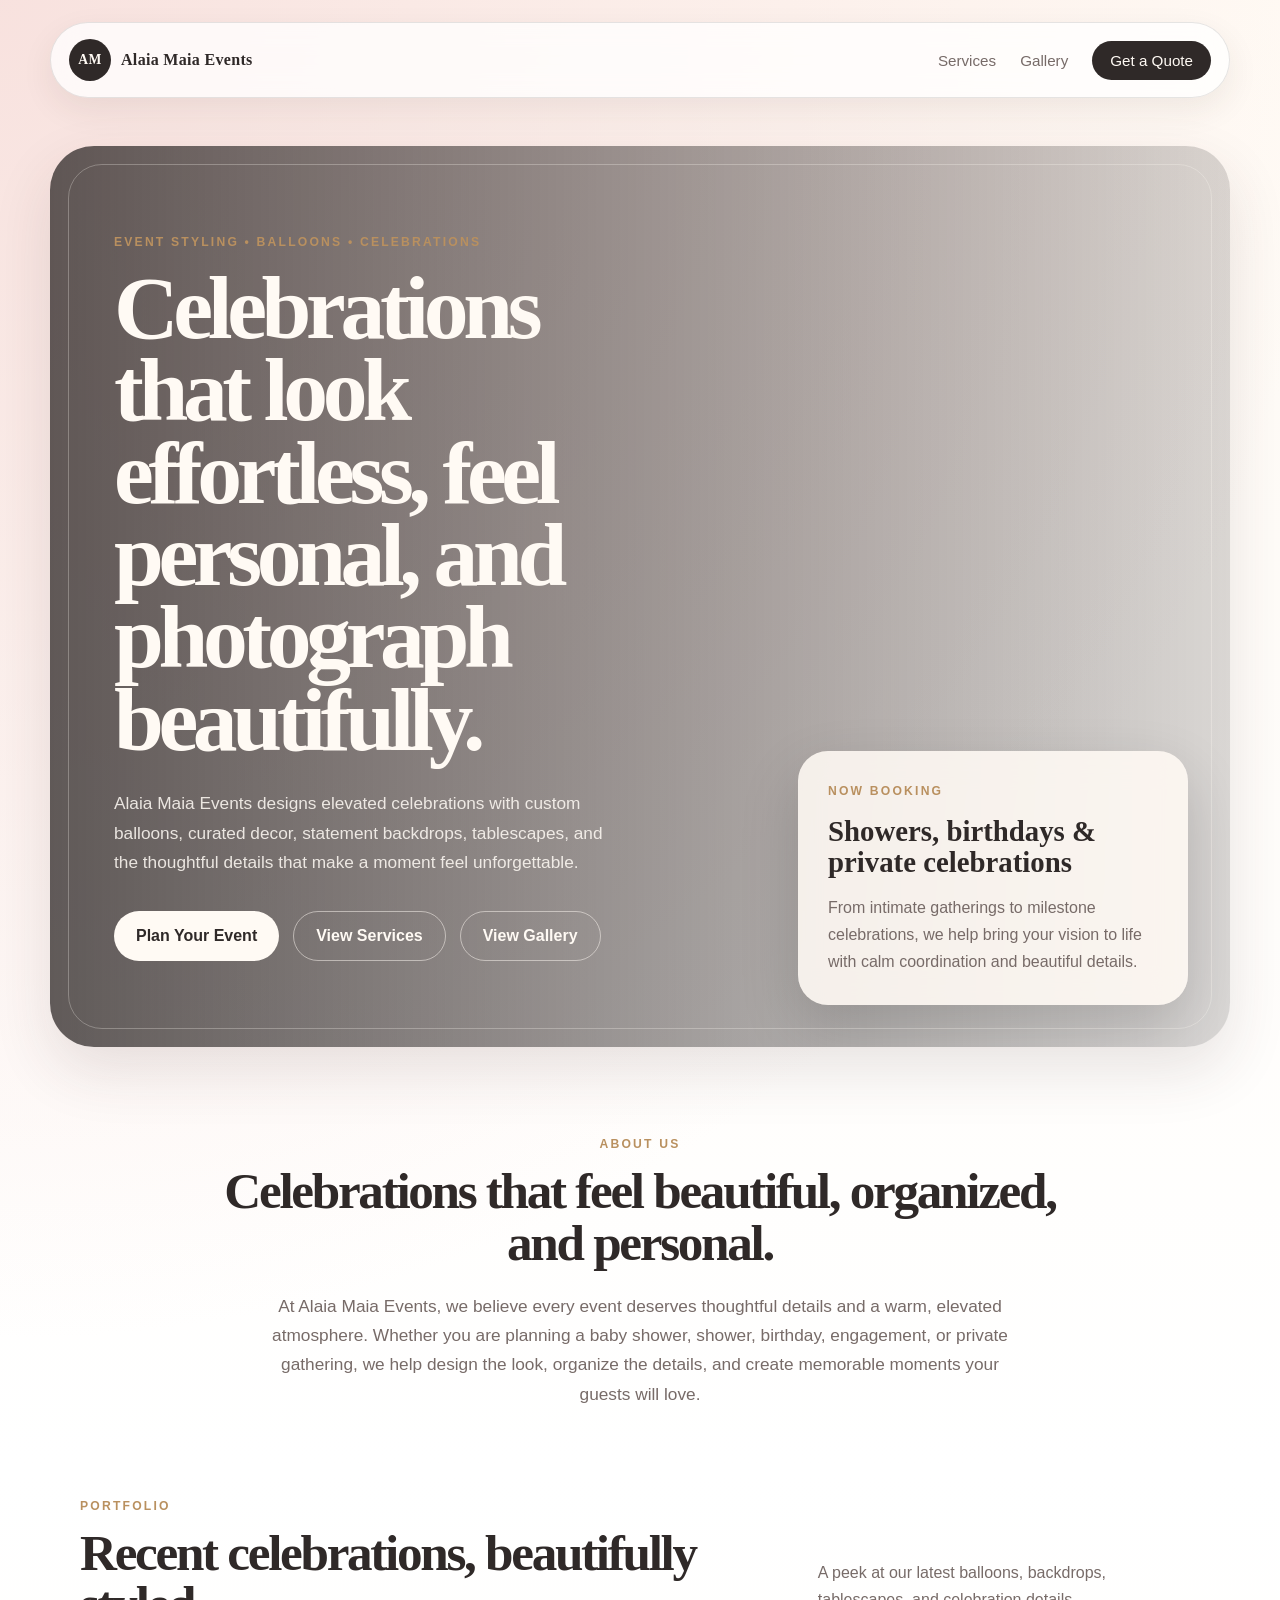
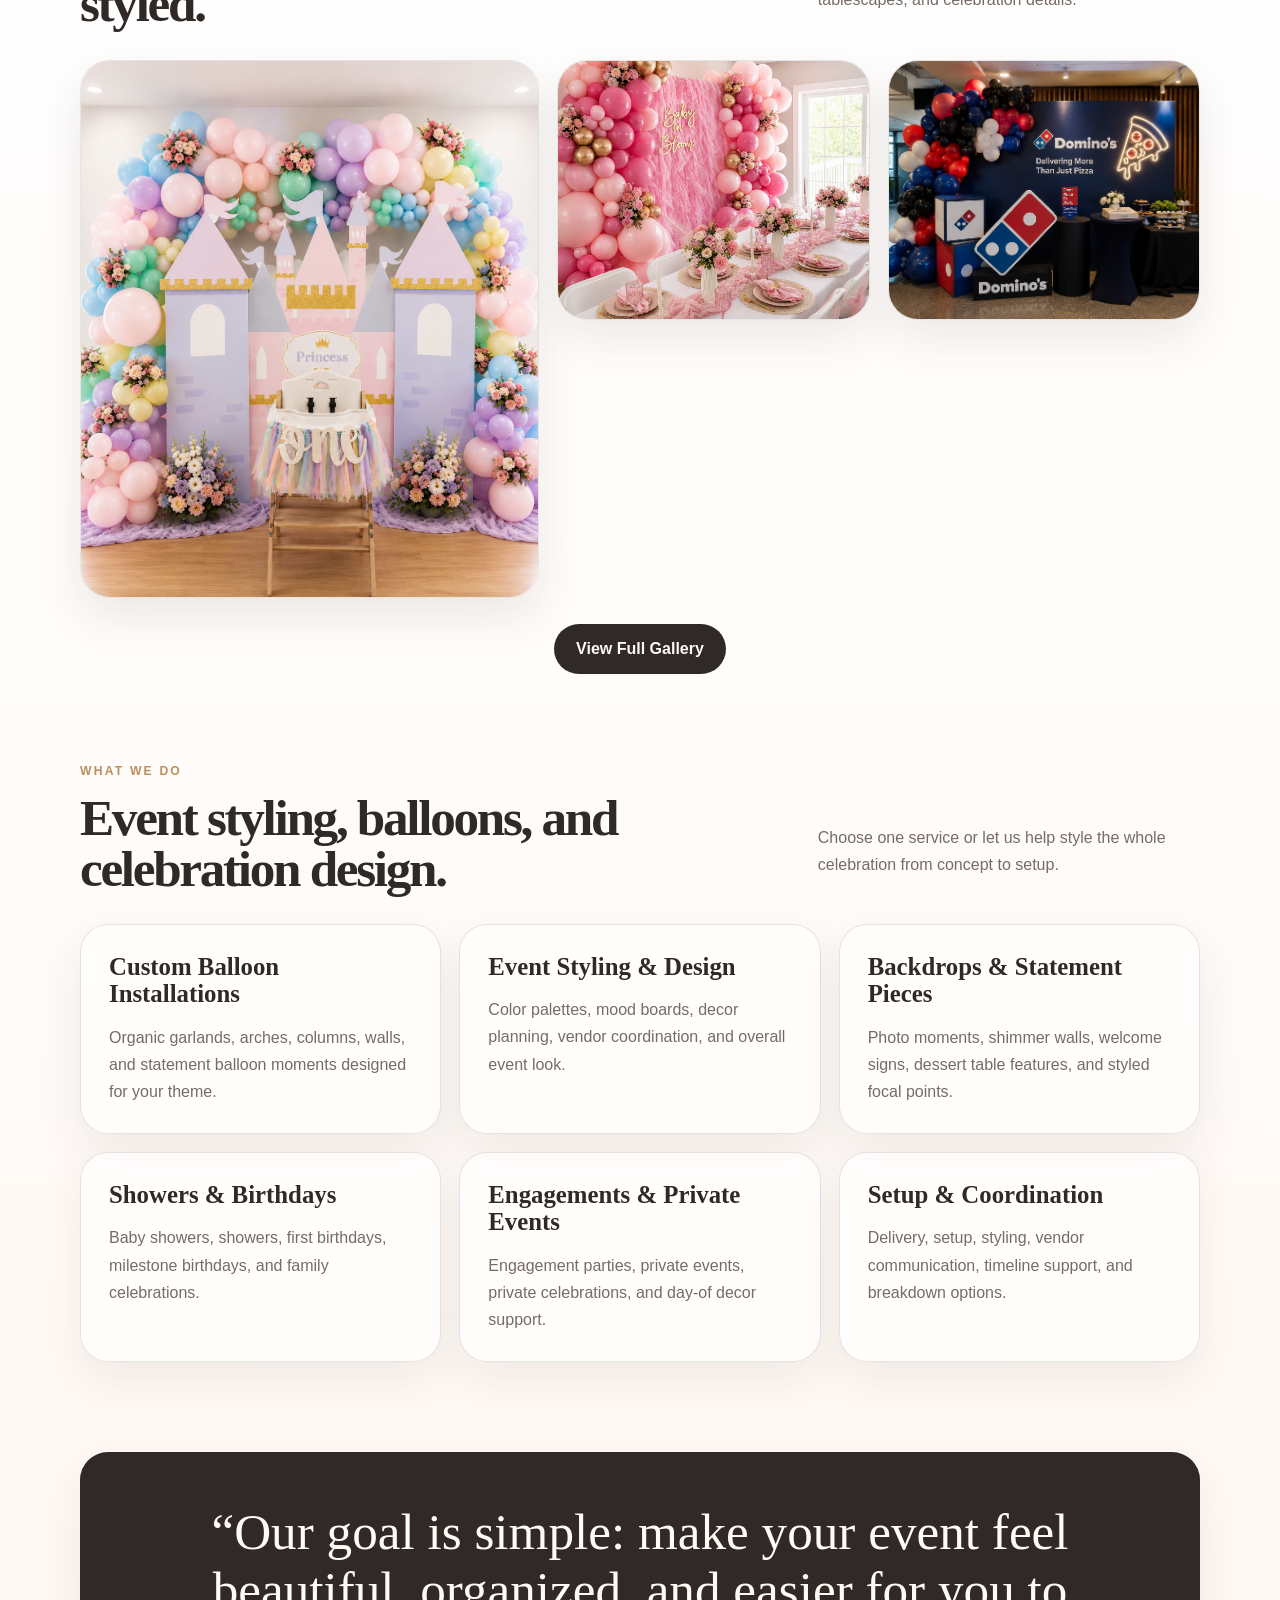
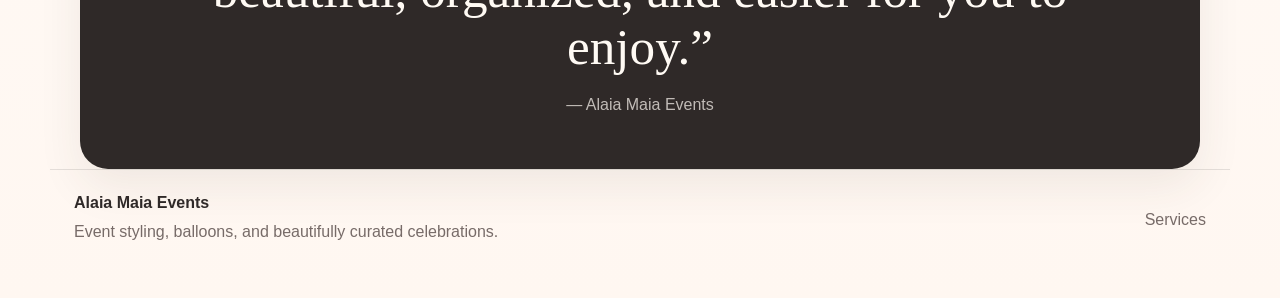
==== index.html @ debbbf6c "Add featured gallery to homepage" ====
<!DOCTYPE html>
<html lang="en">
<head>
  <meta charset="UTF-8" />
  <meta name="viewport" content="width=device-width, initial-scale=1.0" />

  <title>Alaia Maia Events | Event Styling, Balloons & Celebrations</title>

  <meta
    name="description"
    content="Alaia Maia Events creates elegant event styling, balloon installations, backdrops, tablescapes, and celebration decor for private events, showers, birthdays, and private events."
  />

  <link rel="stylesheet" href="style.css?v=15" />
  <script src="https://identity.netlify.com/v1/netlify-identity-widget.js"></script>
</head>

<body>
  <header class="site-header">
    <a href="#" class="logo">
      <span class="logo-mark">AM</span>
      <span>Alaia Maia Events</span>
    </a>

    <nav class="nav">
      <a href="#services">Services</a>
      <a href="gallery.html">Gallery</a>
      <a href="contact.html" class="nav-button">Get a Quote</a>
    </nav>
  </header>

  <main>
    <section class="hero">
      <div class="hero-content">
        <p class="eyebrow">Event Styling • Balloons • Celebrations</p>

        <h1>Celebrations that look effortless, feel personal, and photograph beautifully.</h1>

        <p class="hero-text">
          Alaia Maia Events designs elevated celebrations with custom balloons, curated decor,
          statement backdrops, tablescapes, and the thoughtful details that make a moment feel unforgettable.
        </p>

        <div class="hero-actions">
          <a href="contact.html" class="button primary">Plan Your Event</a>
          <a href="#services" class="button secondary">View Services</a>
          <a href="gallery.html" class="button secondary">View Gallery</a>
        </div>
      </div>

      <div class="hero-card">
        <div class="hero-card-inner">
          <p class="card-label">Now booking</p>

          <h2>Showers, birthdays & private celebrations</h2>

          <p>
            From intimate gatherings to milestone celebrations, we help bring your vision to life
            with calm coordination and beautiful details.
          </p>
        </div>
      </div>
    </section>

    <section class="intro section">
      <div class="section-label">About us</div>

      <h2>Celebrations that feel beautiful, organized, and personal.</h2>

      <p>
        At Alaia Maia Events, we believe every event deserves thoughtful details and a warm,
        elevated atmosphere. Whether you are planning a baby shower, shower, birthday, engagement, or private gathering, we help design the look, organize the details,
        and create memorable moments your guests will love.
      </p>
    </section>

    <section class="home-gallery section">
      <div class="section-heading">
        <div>
          <div class="section-label">Portfolio</div>
          <h2>Recent celebrations, beautifully styled.</h2>
        </div>

        <p>
          A peek at our latest balloons, backdrops, tablescapes, and celebration details.
        </p>
      </div>

      <div class="home-gallery-grid" id="homeGalleryGrid">
        <p class="gallery-loading">Loading featured photos...</p>
      </div>

      <div class="home-gallery-action">
        <a href="gallery.html" class="button primary dark">View Full Gallery</a>
      </div>
    </section>

    <script>
      async function loadHomeGallery() {
        const grid = document.getElementById("homeGalleryGrid");
        if (!grid) return;

        try {
          const response = await fetch("gallery-data.json?v=15");
          const data = await response.json();
          const photos = data.photos || [];

          const featured = photos.filter((photo) => photo.featured);
          const selected = (featured.length ? featured : photos).slice(0, 6);

          if (!selected.length) {
            grid.innerHTML = '<p class="gallery-loading">No featured photos yet.</p>';
            return;
          }

          grid.innerHTML = selected.map((photo, index) => {
            const src = photo.src || "";
            const alt = photo.alt || "Alaia Maia Events portfolio photo";
            const caption = photo.caption || "";

            return `
              <article class="home-gallery-card ${index === 0 ? "large" : ""}">
                <img src="${src}" alt="${alt}" loading="lazy" />
                ${caption ? `<p>${caption}</p>` : ""}
              </article>
            `;
          }).join("");
        } catch (error) {
          grid.innerHTML = '<p class="gallery-loading">Featured photos could not load right now.</p>';
          console.error(error);
        }
      }

      loadHomeGallery();
    </script>

    <section id="services" class="section">
      <div class="section-heading">
        <div>
          <div class="section-label">What we do</div>
          <h2>Event styling, balloons, and celebration design.</h2>
        </div>

        <p>
          Choose one service or let us help style the whole celebration from concept to setup.
        </p>
      </div>

      <div class="service-grid">
        <article class="service-card">
          <h3>Custom Balloon Installations</h3>
          <p>
            Organic garlands, arches, columns, walls, and statement balloon moments designed for
            your theme.
          </p>
        </article>

        <article class="service-card">
          <h3>Event Styling & Design</h3>
          <p>
            Color palettes, mood boards, decor planning, vendor coordination, and overall event look.
          </p>
        </article>

        <article class="service-card">
          <h3>Backdrops & Statement Pieces</h3>
          <p>
            Photo moments, shimmer walls, welcome signs, dessert table features, and styled focal points.
          </p>
        </article>

        <article class="service-card">
          <h3>Showers & Birthdays</h3>
          <p>
            Baby showers, showers, first birthdays, milestone birthdays, and family celebrations.
          </p>
        </article>

        <article class="service-card">
          <h3>Engagements & Private Events</h3>
          <p>
            Engagement parties, private events, private celebrations, and day-of decor support.
          </p>
        </article>

        <article class="service-card">
          <h3>Setup & Coordination</h3>
          <p>
            Delivery, setup, styling, vendor communication, timeline support, and breakdown options.
          </p>
        </article>
      </div>
    </section>

    <section class="testimonial-section section">
      <div class="testimonial-card">
        <p class="quote">
          “Our goal is simple: make your event feel beautiful, organized, and easier for you to enjoy.”
        </p>

        <p class="quote-name">— Alaia Maia Events</p>
      </div>
    </section>

  </main>

  <footer class="site-footer">
    <div>
      <strong>Alaia Maia Events</strong>
      <p>Event styling, balloons, and beautifully curated celebrations.</p>
    </div>

    <div class="footer-links">
      <a href="#services">Services</a>
          </div>
  </footer>
  <script>
    (function () {
      var hash = window.location.hash || "";
      var hasIdentityToken =
        hash.indexOf("invite_token") !== -1 ||
        hash.indexOf("confirmation_token") !== -1 ||
        hash.indexOf("recovery_token") !== -1 ||
        hash.indexOf("access_token") !== -1;

      if (hasIdentityToken && window.location.pathname !== "/admin/") {
        window.location.replace("/admin/" + hash);
      }
    })();
  </script>

</body>
</html>
---- style.css ----
:root {
  --cream: #fffaf4;
  --blush: #f7dfdc;
  --rose: #c98f8b;
  --rose-dark: #9d6561;
  --gold: #b9905f;
  --ink: #2f2928;
  --muted: #776b68;
  --white: #ffffff;
  --line: rgba(47, 41, 40, 0.12);
  --shadow: 0 24px 60px rgba(68, 45, 39, 0.12);
}

* {
  box-sizing: border-box;
}

html {
  scroll-behavior: smooth;
}

body {
  margin: 0;
  font-family: Georgia, "Times New Roman", serif;
  color: var(--ink);
  background:
    radial-gradient(circle at top left, rgba(247, 223, 220, 0.9), transparent 36%),
    linear-gradient(180deg, var(--cream), #ffffff 42%, #fff7f1);
}

a {
  color: inherit;
  text-decoration: none;
}

p {
  font-family: Arial, Helvetica, sans-serif;
  line-height: 1.7;
  color: var(--muted);
}

.site-header {
  width: min(1180px, calc(100% - 36px));
  margin: 22px auto 0;
  padding: 16px 18px;
  border: 1px solid var(--line);
  border-radius: 999px;
  background: rgba(255, 255, 255, 0.76);
  backdrop-filter: blur(14px);
  box-shadow: 0 12px 32px rgba(68, 45, 39, 0.08);
  display: flex;
  justify-content: space-between;
  align-items: center;
  position: sticky;
  top: 16px;
  z-index: 10;
}

.logo {
  display: flex;
  align-items: center;
  gap: 10px;
  font-weight: 700;
  letter-spacing: 0.02em;
}

.logo-mark {
  width: 42px;
  height: 42px;
  border-radius: 50%;
  display: grid;
  place-items: center;
  background: var(--ink);
  color: var(--cream);
  font-size: 0.85rem;
}

.nav {
  display: flex;
  align-items: center;
  gap: 24px;
  font-family: Arial, Helvetica, sans-serif;
  font-size: 0.95rem;
  color: var(--muted);
}

.nav a:hover {
  color: var(--ink);
}

.nav-button {
  padding: 11px 18px;
  border-radius: 999px;
  background: var(--ink);
  color: var(--cream) !important;
}

.hero {
  width: min(1180px, calc(100% - 36px));
  margin: 48px auto 0;
  min-height: 680px;
  border-radius: 44px;
  overflow: hidden;
  position: relative;
  display: grid;
  grid-template-columns: 1.08fr 0.92fr;
  background:
    linear-gradient(90deg, rgba(47, 41, 40, 0.76), rgba(47, 41, 40, 0.18)),
    url("https://images.unsplash.com/photo-1527529482837-4698179dc6ce?auto=format&fit=crop&w=1600&q=80");
  background-size: cover;
  background-position: center;
  box-shadow: var(--shadow);
}

.hero-content {
  padding: 86px 64px;
  align-self: center;
}

.eyebrow,
.section-label,
.card-label,
.package-tag {
  margin: 0 0 14px;
  font-family: Arial, Helvetica, sans-serif;
  text-transform: uppercase;
  letter-spacing: 0.18em;
  font-size: 0.76rem;
  font-weight: 700;
  color: var(--gold);
}

.hero h1 {
  margin: 0;
  color: var(--cream);
  font-size: clamp(3.3rem, 7vw, 6.8rem);
  line-height: 0.92;
  letter-spacing: -0.06em;
  max-width: 740px;
}

.hero-text {
  color: rgba(255, 250, 244, 0.86);
  font-size: 1.08rem;
  max-width: 610px;
  margin: 28px 0 0;
}

.hero-actions {
  display: flex;
  gap: 14px;
  flex-wrap: wrap;
  margin-top: 34px;
}

.button {
  border: 0;
  display: inline-flex;
  align-items: center;
  justify-content: center;
  min-height: 50px;
  padding: 0 22px;
  border-radius: 999px;
  font-family: Arial, Helvetica, sans-serif;
  font-weight: 700;
  cursor: pointer;
}

.button.primary {
  background: var(--cream);
  color: var(--ink);
}

.button.secondary {
  border: 1px solid rgba(255, 250, 244, 0.5);
  color: var(--cream);
}

.button.full {
  width: 100%;
  background: var(--ink);
  color: var(--cream);
}

.hero-card {
  display: flex;
  align-items: end;
  justify-content: end;
  padding: 42px;
}

.hero-card-inner {
  width: min(390px, 100%);
  padding: 30px;
  border-radius: 30px;
  background: rgba(255, 250, 244, 0.88);
  backdrop-filter: blur(16px);
  box-shadow: 0 24px 60px rgba(0, 0, 0, 0.16);
}

.hero-card-inner h2 {
  margin: 0;
  font-size: 1.8rem;
  line-height: 1.08;
}

.hero-card-inner p:last-child {
  margin-bottom: 0;
}

.section {
  width: min(1120px, calc(100% - 36px));
  margin: 90px auto 0;
}

.intro {
  text-align: center;
  max-width: 900px;
}

.intro h2,
.section-heading h2,
.contact-content h2 {
  margin: 0;
  font-size: clamp(2.2rem, 4vw, 4rem);
  line-height: 1;
  letter-spacing: -0.045em;
}

.intro p {
  font-size: 1.08rem;
  margin: 24px auto 0;
  max-width: 760px;
}

.section-heading {
  display: grid;
  grid-template-columns: 1.3fr 0.7fr;
  gap: 28px;
  align-items: end;
  margin-bottom: 30px;
}

.service-grid,
.package-grid {
  display: grid;
  grid-template-columns: repeat(3, 1fr);
  gap: 18px;
}

.service-card,
.package-card,
.testimonial-card,
.contact-form {
  border: 1px solid var(--line);
  background: rgba(255, 255, 255, 0.72);
  border-radius: 28px;
  box-shadow: 0 18px 45px rgba(68, 45, 39, 0.08);
}

.service-card {
  padding: 28px;
  min-height: 210px;
}

.service-card h3,
.package-card h3 {
  margin: 0;
  font-size: 1.55rem;
  line-height: 1.1;
}

.service-card p,
.package-card p {
  margin-bottom: 0;
}

.packages-section {
  padding: 54px;
  border-radius: 38px;
  background: linear-gradient(135deg, rgba(247, 223, 220, 0.68), rgba(255, 255, 255, 0.7));
}

.package-card {
  padding: 30px;
}

.package-card.featured {
  background: var(--ink);
  color: var(--cream);
  transform: translateY(-12px);
}

.package-card.featured p,
.package-card.featured li {
  color: rgba(255, 250, 244, 0.78);
}

.package-card ul {
  margin: 22px 0 0;
  padding-left: 18px;
  font-family: Arial, Helvetica, sans-serif;
  color: var(--muted);
  line-height: 1.8;
}

.gallery-grid {
  display: grid;
  grid-template-columns: 1.2fr 1fr 1fr;
  grid-template-rows: 230px 230px;
  gap: 16px;
}

.gallery-tile {
  border-radius: 30px;
  overflow: hidden;
  position: relative;
  display: flex;
  align-items: end;
  padding: 22px;
  background:
    linear-gradient(180deg, transparent, rgba(47, 41, 40, 0.65)),
    url("https://images.unsplash.com/photo-1530103862676-de8c9debad1d?auto=format&fit=crop&w=900&q=80");
  background-size: cover;
  background-position: center;
  box-shadow: var(--shadow);
}

.gallery-tile.large {
  grid-row: span 2;
  background-image:
    linear-gradient(180deg, transparent, rgba(47, 41, 40, 0.65)),
    url("https://images.unsplash.com/photo-1464366400600-7168b8af9bc3?auto=format&fit=crop&w=1100&q=80");
}

.gallery-tile:nth-child(3) {
  background-image:
    linear-gradient(180deg, transparent, rgba(47, 41, 40, 0.65)),
    url("https://images.unsplash.com/photo-1511795409834-ef04bbd61622?auto=format&fit=crop&w=900&q=80");
}

.gallery-tile:nth-child(4) {
  background-image:
    linear-gradient(180deg, transparent, rgba(47, 41, 40, 0.65)),
    url("https://images.unsplash.com/photo-1519225421980-715cb0215aed?auto=format&fit=crop&w=900&q=80");
}

.gallery-tile:nth-child(5) {
  background-image:
    linear-gradient(180deg, transparent, rgba(47, 41, 40, 0.65)),
    url("https://images.unsplash.com/photo-1519671482749-fd09be7ccebf?auto=format&fit=crop&w=900&q=80");
}

.gallery-tile span {
  color: var(--cream);
  font-size: 1.5rem;
  font-weight: 700;
}

.testimonial-card {
  padding: 50px;
  text-align: center;
  background: var(--ink);
}

.quote {
  color: var(--cream);
  font-family: Georgia, "Times New Roman", serif;
  font-size: clamp(1.8rem, 4vw, 3.3rem);
  line-height: 1.12;
  margin: 0 auto;
  max-width: 880px;
}

.quote-name {
  color: rgba(255, 250, 244, 0.7);
  margin-bottom: 0;
}

.contact-section {
  margin-bottom: 80px;
}

.contact-content {
  display: grid;
  grid-template-columns: 0.9fr 1.1fr;
  gap: 38px;
  align-items: start;
  padding: 54px;
  border-radius: 40px;
  background: linear-gradient(135deg, rgba(255, 255, 255, 0.82), rgba(247, 223, 220, 0.56));
  border: 1px solid var(--line);
}

.contact-form {
  padding: 26px;
  display: grid;
  gap: 16px;
}

label {
  display: grid;
  gap: 8px;
  font-family: Arial, Helvetica, sans-serif;
  font-weight: 700;
  color: var(--ink);
}

input,
select,
textarea {
  width: 100%;
  border: 1px solid var(--line);
  border-radius: 16px;
  padding: 14px 15px;
  font: inherit;
  background: var(--white);
  color: var(--ink);
}

textarea {
  resize: vertical;
}

.form-note {
  text-align: center;
  margin: 0;
  font-size: 0.92rem;
}

.site-footer {
  width: min(1180px, calc(100% - 36px));
  margin: 0 auto 28px;
  padding: 24px;
  border-top: 1px solid var(--line);
  display: flex;
  justify-content: space-between;
  gap: 24px;
  font-family: Arial, Helvetica, sans-serif;
}

.site-footer p {
  margin: 6px 0 0;
}

.footer-links {
  display: flex;
  gap: 18px;
  align-items: center;
  color: var(--muted);
}

@media (max-width: 900px) {
  .site-header {
    border-radius: 24px;
    align-items: flex-start;
    gap: 16px;
  }

  .nav {
    display: none;
  }

  .hero {
    grid-template-columns: 1fr;
    min-height: auto;
  }

  .hero-content {
    padding: 62px 28px;
  }

  .hero-card {
    justify-content: start;
    padding: 0 28px 28px;
  }

  .section-heading,
  .contact-content {
    grid-template-columns: 1fr;
  }

  .service-grid,
  .package-grid {
    grid-template-columns: 1fr;
  }

  .package-card.featured {
    transform: none;
  }

  .packages-section,
  .contact-content {
    padding: 28px;
  }

  .gallery-grid {
    grid-template-columns: 1fr;
    grid-template-rows: none;
  }

  .gallery-tile,
  .gallery-tile.large {
    min-height: 240px;
    grid-row: auto;
  }

  .site-footer {
    flex-direction: column;
  }

  .footer-links {
    flex-wrap: wrap;
  }
}
.contact-info {
  display: grid;
  gap: 18px;
}

.contact-detail-card {
  margin-top: 10px;
  padding: 26px;
  border-radius: 28px;
  border: 1px solid var(--line);
  background: rgba(255, 255, 255, 0.7);
  box-shadow: 0 18px 45px rgba(68, 45, 39, 0.08);
}

.contact-detail-card h3 {
  margin: 0 0 18px;
  font-size: 1.6rem;
}

.contact-detail {
  padding: 16px 0;
  border-top: 1px solid var(--line);
  font-family: Arial, Helvetica, sans-serif;
}

.contact-detail span {
  display: block;
  margin-bottom: 6px;
  color: var(--muted);
  font-size: 0.86rem;
  text-transform: uppercase;
  letter-spacing: 0.1em;
  font-weight: 700;
}

.contact-detail strong {
  color: var(--ink);
  line-height: 1.5;
}

.small-note {
  font-size: 0.95rem;
}

.form-section-title {
  margin-top: 12px;
  padding-top: 18px;
  border-top: 1px solid var(--line);
  font-family: Arial, Helvetica, sans-serif;
  color: var(--gold);
  text-transform: uppercase;
  letter-spacing: 0.14em;
  font-size: 0.78rem;
  font-weight: 800;
}

.form-section-title:first-of-type {
  margin-top: 0;
  padding-top: 0;
  border-top: 0;
}
/* Dedicated quote page */
.contact-hero {
  width: min(1180px, calc(100% - 36px));
  margin: 48px auto 0;
  padding: 64px;
  min-height: 420px;
  border-radius: 44px;
  display: grid;
  grid-template-columns: 1.15fr 0.85fr;
  gap: 36px;
  align-items: end;
  background:
    linear-gradient(135deg, rgba(47, 41, 40, 0.78), rgba(47, 41, 40, 0.22)),
    url("https://images.unsplash.com/photo-1519225421980-715cb0215aed?auto=format&fit=crop&w=1600&q=80");
  background-size: cover;
  background-position: center;
  box-shadow: var(--shadow);
}

.contact-hero h1 {
  margin: 0;
  color: var(--cream);
  font-size: clamp(3rem, 6vw, 5.8rem);
  line-height: 0.94;
  letter-spacing: -0.055em;
  max-width: 760px;
}

.contact-hero p {
  color: rgba(255, 250, 244, 0.88);
  max-width: 680px;
  font-size: 1.08rem;
}

.contact-hero-card {
  padding: 30px;
  border-radius: 30px;
  background: rgba(255, 250, 244, 0.9);
  backdrop-filter: blur(16px);
  box-shadow: 0 24px 60px rgba(0, 0, 0, 0.18);
}

.contact-hero-card h2 {
  margin: 0;
  font-size: 2rem;
  line-height: 1.08;
}

.contact-hero-card p {
  color: var(--muted);
  margin-bottom: 0;
}

.quote-layout {
  width: min(1120px, calc(100% - 36px));
  margin: 60px auto 90px;
  display: grid;
  grid-template-columns: 0.42fr 0.58fr;
  gap: 24px;
  align-items: start;
}

.quote-sidebar {
  display: grid;
  gap: 18px;
  position: sticky;
  top: 110px;
}

.quote-side-card,
.quote-form {
  border: 1px solid var(--line);
  background: rgba(255, 255, 255, 0.78);
  border-radius: 30px;
  box-shadow: 0 18px 45px rgba(68, 45, 39, 0.08);
}

.quote-side-card {
  padding: 28px;
}

.quote-side-card.soft {
  background: linear-gradient(135deg, rgba(247, 223, 220, 0.7), rgba(255, 255, 255, 0.8));
}

.quote-side-card h2,
.quote-side-card h3 {
  margin: 0 0 14px;
  font-size: 1.7rem;
}

.quote-form {
  padding: 32px;
  display: grid;
  gap: 17px;
}

.form-intro h2 {
  margin: 0;
  font-size: clamp(2rem, 4vw, 3.2rem);
  line-height: 1;
  letter-spacing: -0.045em;
}

.form-intro p:last-child {
  margin-bottom: 0;
}

.form-two-col {
  display: grid;
  grid-template-columns: 1fr 1fr;
  gap: 14px;
}

.checkbox-grid {
  display: grid;
  grid-template-columns: 1fr 1fr;
  gap: 10px;
  padding: 14px;
  border: 1px solid var(--line);
  border-radius: 18px;
  background: var(--white);
}

.checkbox-grid label {
  display: flex;
  align-items: center;
  gap: 9px;
  font-weight: 600;
  color: var(--muted);
}

.checkbox-grid input {
  width: auto;
  margin: 0;
}

@media (max-width: 900px) {
  .contact-hero,
  .quote-layout {
    grid-template-columns: 1fr;
  }

  .contact-hero {
    padding: 42px 28px;
  }

  .quote-sidebar {
    position: static;
  }

  .form-two-col,
  .checkbox-grid {
    grid-template-columns: 1fr;
  }

  .quote-form {
    padding: 24px;
  }
}

/* Luxury quote page */
.quote-page {
  background:
    radial-gradient(circle at top left, rgba(247, 223, 220, 0.95), transparent 34%),
    linear-gradient(180deg, #fffaf4, #ffffff 45%, #fff7ef);
}

.quote-top {
  width: min(1120px, calc(100% - 36px));
  margin: 62px auto 28px;
  text-align: center;
}

.quote-top h1 {
  margin: 0;
  font-size: clamp(3rem, 7vw, 6.4rem);
  line-height: 0.92;
  letter-spacing: -0.06em;
}

.quote-top p {
  max-width: 720px;
  margin: 24px auto 0;
  font-size: 1.08rem;
}

.luxury-quote-wrap {
  width: min(1180px, calc(100% - 36px));
  margin: 50px auto 90px;
  display: grid;
  grid-template-columns: 0.34fr 0.66fr;
  gap: 24px;
  align-items: start;
}

.luxury-contact-card {
  padding: 34px;
  border-radius: 0;
  background: #f1ece4;
  border: 1px solid rgba(47, 41, 40, 0.1);
  position: sticky;
  top: 115px;
}

.luxury-contact-card h2 {
  margin: 0 0 26px;
  font-size: 2.3rem;
  font-weight: 400;
  letter-spacing: -0.04em;
}

.luxury-contact-item {
  padding: 18px 0;
  border-top: 1px solid rgba(47, 41, 40, 0.16);
  font-family: Arial, Helvetica, sans-serif;
}

.luxury-contact-item span {
  display: block;
  color: var(--gold);
  text-transform: uppercase;
  letter-spacing: 0.16em;
  font-size: 0.75rem;
  font-weight: 800;
  margin-bottom: 7px;
}

.luxury-contact-item strong {
  color: var(--ink);
  line-height: 1.55;
}

.luxury-contact-note {
  margin-top: 26px;
  font-size: 0.96rem;
}

.luxury-quote-form {
  background: #050505;
  color: #ffffff;
  padding: clamp(28px, 5vw, 58px);
  border-radius: 0;
  box-shadow: 0 30px 80px rgba(0, 0, 0, 0.24);
  display: grid;
  gap: 16px;
}

.luxury-quote-form h2 {
  margin: 0 0 20px;
  color: #ffffff;
  font-size: clamp(2.8rem, 6vw, 5.2rem);
  line-height: 0.95;
  font-weight: 400;
  letter-spacing: -0.06em;
}

.luxury-form-section {
  margin-top: 12px;
  color: #d2ad6f;
  text-transform: uppercase;
  letter-spacing: 0.18em;
  font-family: Arial, Helvetica, sans-serif;
  font-size: 0.88rem;
  font-weight: 800;
}

.luxury-form-row {
  display: grid;
  grid-template-columns: 1fr 1fr;
  gap: 14px;
}

.luxury-quote-form input,
.luxury-quote-form select,
.luxury-quote-form textarea {
  width: 100%;
  border: 0;
  outline: none;
  border-radius: 8px;
  background: #f4f4f4;
  color: #1f1f1f;
  padding: 17px 18px;
  font-family: Arial, Helvetica, sans-serif;
  font-size: 1rem;
}

.luxury-quote-form textarea {
  resize: vertical;
}

.luxury-quote-form input::placeholder,
.luxury-quote-form textarea::placeholder {
  color: #737373;
}

.luxury-checkbox-grid {
  display: grid;
  grid-template-columns: repeat(2, 1fr);
  gap: 13px 22px;
  margin: 4px 0 8px;
  font-family: Arial, Helvetica, sans-serif;
}

.luxury-checkbox-grid label {
  display: flex;
  align-items: center;
  gap: 9px;
  color: rgba(255, 255, 255, 0.88);
  font-weight: 500;
}

.luxury-checkbox-grid input {
  width: auto;
  padding: 0;
  accent-color: #d2ad6f;
}

.luxury-submit-btn {
  margin-top: 10px;
  border: 0;
  min-height: 58px;
  border-radius: 0;
  background: linear-gradient(90deg, #d8bd89, #f2dfb7, #caa465);
  color: #16110c;
  text-transform: uppercase;
  letter-spacing: 0.12em;
  font-family: Georgia, "Times New Roman", serif;
  font-size: 1rem;
  cursor: pointer;
}

.luxury-submit-btn:hover {
  filter: brightness(1.04);
}

.luxury-form-note {
  margin: 4px 0 0;
  color: rgba(255, 255, 255, 0.68);
  text-align: center;
  font-size: 0.92rem;
}

@media (max-width: 900px) {
  .luxury-quote-wrap {
    grid-template-columns: 1fr;
  }

  .luxury-contact-card {
    position: static;
  }

  .luxury-form-row,
  .luxury-checkbox-grid {
    grid-template-columns: 1fr;
  }

  .luxury-quote-form h2 {
    font-size: 3rem;
  }
}
/* =========================================
   ALAIA MAIA EVENTS — DEDICATED QUOTE PAGE
   ========================================= */

.quote-page {
  background:
    radial-gradient(circle at top left, rgba(247, 223, 220, 0.95), transparent 34%),
    linear-gradient(180deg, #fffaf4, #ffffff 45%, #fff7ef);
}

.quote-intro {
  width: min(1000px, calc(100% - 40px));
  margin: 56px auto 34px;
  text-align: center;
}

.quote-intro h1 {
  margin: 0;
  font-size: clamp(3rem, 7vw, 5.6rem);
  line-height: 0.94;
  letter-spacing: -0.055em;
}

.quote-intro p {
  max-width: 720px;
  margin: 18px auto 0;
  font-size: 1.05rem;
}

.quote-shell {
  width: min(1180px, calc(100% - 40px));
  margin: 0 auto 90px;
  display: grid;
  grid-template-columns: 320px minmax(0, 1fr);
  gap: 28px;
  align-items: start;
}

.quote-left {
  display: grid;
  gap: 18px;
}

.quote-photo-card {
  background: #f1f1f1;
  padding: 0;
  overflow: hidden;
  min-height: 600px;
}

.quote-photo-card img {
  width: 100%;
  height: 100%;
  object-fit: cover;
  display: block;
}

.quote-contact-card {
  background: #f1ece4;
  padding: 30px;
  border: 1px solid rgba(47, 41, 40, 0.1);
}

.quote-contact-card h2 {
  margin: 0 0 18px;
  font-size: 2rem;
  line-height: 1.05;
  letter-spacing: -0.04em;
}

.quote-contact-item {
  padding: 16px 0;
  border-top: 1px solid rgba(47, 41, 40, 0.14);
  font-family: Arial, Helvetica, sans-serif;
}

.quote-contact-item span {
  display: block;
  margin-bottom: 6px;
  color: var(--gold);
  text-transform: uppercase;
  letter-spacing: 0.14em;
  font-size: 0.74rem;
  font-weight: 800;
}

.quote-contact-item strong {
  color: var(--ink);
  line-height: 1.55;
}

.quote-contact-note {
  margin-top: 20px;
  font-size: 0.95rem;
}

.quote-form-luxe {
  background: #050505;
  color: #ffffff;
  padding: 42px 42px 36px;
  box-shadow: 0 30px 80px rgba(0, 0, 0, 0.22);
  display: grid;
  gap: 14px;
}

.quote-form-luxe h2 {
  margin: 0 0 16px;
  color: #ffffff;
  font-size: clamp(2.8rem, 6vw, 4.8rem);
  line-height: 0.95;
  letter-spacing: -0.055em;
  font-weight: 400;
}

.quote-form-section {
  margin-top: 10px;
  color: #d4b06e;
  text-transform: uppercase;
  letter-spacing: 0.16em;
  font-family: Arial, Helvetica, sans-serif;
  font-size: 0.84rem;
  font-weight: 800;
}

.quote-grid-2 {
  display: grid;
  grid-template-columns: 1fr 1fr;
  gap: 14px;
}

.quote-form-luxe input,
.quote-form-luxe select,
.quote-form-luxe textarea {
  width: 100%;
  border: 0;
  outline: none;
  border-radius: 8px;
  background: #f3f3f3;
  color: #1d1d1d;
  padding: 16px 16px;
  font-family: Arial, Helvetica, sans-serif;
  font-size: 1rem;
}

.quote-form-luxe textarea {
  resize: vertical;
}

.quote-form-luxe input::placeholder,
.quote-form-luxe textarea::placeholder {
  color: #6e6e6e;
}

.quote-services-grid {
  display: grid;
  grid-template-columns: repeat(2, minmax(0, 1fr));
  gap: 12px 20px;
  margin: 2px 0 8px;
  font-family: Arial, Helvetica, sans-serif;
}

.quote-services-grid label {
  display: flex;
  align-items: center;
  gap: 9px;
  color: rgba(255, 255, 255, 0.88);
  font-weight: 500;
}

.quote-services-grid input {
  width: auto;
  padding: 0;
  accent-color: #d4b06e;
}

.quote-submit-btn {
  margin-top: 8px;
  min-height: 56px;
  border: 0;
  cursor: pointer;
  background: linear-gradient(90deg, #d7bb87, #efddb7, #cfa763);
  color: #17110b;
  font-family: Georgia, "Times New Roman", serif;
  font-size: 1rem;
  text-transform: uppercase;
  letter-spacing: 0.12em;
}

.quote-submit-btn:hover {
  filter: brightness(1.04);
}

.quote-form-note {
  margin: 4px 0 0;
  text-align: center;
  color: rgba(255, 255, 255, 0.68);
  font-size: 0.92rem;
}

@media (max-width: 980px) {
  .quote-shell {
    grid-template-columns: 1fr;
  }

  .quote-grid-2,
  .quote-services-grid {
    grid-template-columns: 1fr;
  }

  .quote-form-luxe {
    padding: 28px;
  }

  .quote-photo-card {
    min-height: 420px;
  }
}
/* =========================================
   FINAL POLISH — QUOTE PAGE
   Put last so it overrides earlier quote styles
   ========================================= */

.quote-page {
  background:
    radial-gradient(circle at 8% 6%, rgba(247, 223, 220, 0.95), transparent 28%),
    radial-gradient(circle at 92% 20%, rgba(217, 188, 142, 0.2), transparent 24%),
    linear-gradient(180deg, #fffaf4 0%, #ffffff 42%, #fff8f0 100%);
}

.quote-page .site-header {
  margin-top: 24px;
}

.quote-intro {
  width: min(920px, calc(100% - 40px));
  margin: 58px auto 38px;
  text-align: center;
}

.quote-intro .eyebrow {
  color: #b9905f;
  margin-bottom: 18px;
}

.quote-intro h1 {
  margin: 0 auto;
  max-width: 850px;
  font-size: clamp(3.15rem, 7vw, 6rem);
  line-height: 0.92;
  letter-spacing: -0.065em;
  font-weight: 700;
}

.quote-intro p {
  max-width: 720px;
  margin: 22px auto 0;
  font-size: 1.08rem;
  line-height: 1.75;
  color: #716662;
}

.quote-shell {
  width: min(1120px, calc(100% - 44px));
  margin: 0 auto 95px;
  display: grid;
  grid-template-columns: 330px minmax(0, 760px);
  gap: 26px;
  justify-content: center;
  align-items: start;
}

.quote-left {
  display: grid;
  gap: 18px;
}

.quote-photo-card {
  min-height: 560px;
  background: #f3f1ee;
  overflow: hidden;
  border: 1px solid rgba(47, 41, 40, 0.08);
  box-shadow: 0 22px 55px rgba(68, 45, 39, 0.09);
}

.quote-photo-card img {
  width: 100%;
  height: 100%;
  min-height: 560px;
  object-fit: cover;
  object-position: center;
  display: block;
}

.quote-contact-card {
  background: #f2ece3;
  padding: 32px 30px;
  border: 1px solid rgba(47, 41, 40, 0.1);
  box-shadow: 0 22px 55px rgba(68, 45, 39, 0.08);
}

.quote-contact-card h2 {
  margin: 0 0 22px;
  font-size: 2.15rem;
  line-height: 1;
  letter-spacing: -0.045em;
  font-weight: 400;
}

.quote-contact-item {
  padding: 17px 0;
  border-top: 1px solid rgba(47, 41, 40, 0.14);
  font-family: Arial, Helvetica, sans-serif;
}

.quote-contact-item span {
  display: block;
  margin-bottom: 7px;
  color: #b9905f;
  text-transform: uppercase;
  letter-spacing: 0.15em;
  font-size: 0.72rem;
  font-weight: 800;
}

.quote-contact-item strong {
  color: #2f2928;
  line-height: 1.58;
  font-size: 0.98rem;
}

.quote-contact-note {
  margin: 22px 0 0;
  padding-top: 18px;
  border-top: 1px solid rgba(47, 41, 40, 0.14);
  font-size: 0.94rem;
  line-height: 1.65;
  color: #776b68;
}

.quote-form-luxe {
  width: 100%;
  max-width: 760px;
  background:
    linear-gradient(180deg, #080706 0%, #020202 100%);
  color: #ffffff;
  padding: 48px;
  border: 1px solid rgba(255, 255, 255, 0.08);
  box-shadow:
    0 30px 80px rgba(0, 0, 0, 0.24),
    inset 0 1px 0 rgba(255, 255, 255, 0.06);
  display: grid;
  gap: 13px;
}

.quote-form-luxe h2 {
  margin: 0 0 24px;
  color: #ffffff;
  font-size: clamp(3.1rem, 5vw, 4.7rem);
  line-height: 0.95;
  letter-spacing: -0.06em;
  font-weight: 400;
}

.quote-form-section {
  margin-top: 14px;
  margin-bottom: 4px;
  color: #d6b372;
  text-transform: uppercase;
  letter-spacing: 0.19em;
  font-family: Arial, Helvetica, sans-serif;
  font-size: 0.78rem;
  font-weight: 800;
}

.quote-grid-2 {
  display: grid;
  grid-template-columns: 1fr 1fr;
  gap: 12px;
}

.quote-form-luxe input,
.quote-form-luxe select,
.quote-form-luxe textarea {
  width: 100%;
  border: 1px solid rgba(255, 255, 255, 0.08);
  outline: none;
  border-radius: 7px;
  background: #f5f4f3;
  color: #1f1f1f;
  padding: 15px 16px;
  font-family: Arial, Helvetica, sans-serif;
  font-size: 0.96rem;
  box-shadow: inset 0 1px 0 rgba(0, 0, 0, 0.03);
}

.quote-form-luxe input:focus,
.quote-form-luxe select:focus,
.quote-form-luxe textarea:focus {
  border-color: #d6b372;
  box-shadow:
    0 0 0 3px rgba(214, 179, 114, 0.16),
    inset 0 1px 0 rgba(0, 0, 0, 0.03);
}

.quote-form-luxe textarea {
  resize: vertical;
  min-height: 116px;
}

.quote-form-luxe input::placeholder,
.quote-form-luxe textarea::placeholder {
  color: #787878;
}

.quote-services-grid {
  display: grid;
  grid-template-columns: repeat(2, minmax(0, 1fr));
  gap: 11px 18px;
  margin: 3px 0 8px;
  font-family: Arial, Helvetica, sans-serif;
}

.quote-services-grid label {
  display: flex;
  align-items: center;
  gap: 9px;
  color: rgba(255, 255, 255, 0.88);
  font-weight: 500;
  line-height: 1.35;
  font-size: 0.94rem;
}

.quote-services-grid input {
  width: auto;
  padding: 0;
  margin: 0;
  accent-color: #d6b372;
}

.quote-submit-btn {
  margin-top: 12px;
  min-height: 58px;
  border: 0;
  cursor: pointer;
  background: linear-gradient(90deg, #d7bb87 0%, #f2dfb7 50%, #caa465 100%);
  color: #17110b;
  font-family: Georgia, "Times New Roman", serif;
  font-size: 1rem;
  text-transform: uppercase;
  letter-spacing: 0.13em;
  transition: transform 0.18s ease, filter 0.18s ease;
}

.quote-submit-btn:hover {
  filter: brightness(1.05);
  transform: translateY(-1px);
}

.quote-form-note {
  margin: 8px 0 0;
  text-align: center;
  color: rgba(255, 255, 255, 0.64);
  font-size: 0.9rem;
  line-height: 1.55;
}

.quote-page .site-footer {
  margin-top: 0;
}

/* Make the old contact section on homepage less visually dominant if still present */
.contact-section {
  scroll-margin-top: 120px;
}

@media (max-width: 980px) {
  .quote-intro {
    margin-top: 42px;
  }

  .quote-shell {
    grid-template-columns: 1fr;
    width: min(760px, calc(100% - 34px));
  }

  .quote-left {
    order: 2;
  }

  .quote-form-luxe {
    order: 1;
    max-width: none;
    padding: 34px 24px;
  }

  .quote-grid-2,
  .quote-services-grid {
    grid-template-columns: 1fr;
  }

  .quote-photo-card,
  .quote-photo-card img {
    min-height: 390px;
  }

  .quote-contact-card {
    padding: 26px;
  }

  .quote-form-luxe h2 {
    font-size: 3rem;
  }
}

@media (max-width: 560px) {
  .quote-intro h1 {
    font-size: 3.2rem;
  }

  .quote-form-luxe {
    padding: 28px 18px;
  }

  .quote-form-luxe input,
  .quote-form-luxe select,
  .quote-form-luxe textarea {
    font-size: 0.94rem;
  }
}

/* Replace quote page photo with neutral brand card */
.quote-style-card {
  min-height: 420px;
  padding: 34px;
  display: flex;
  flex-direction: column;
  justify-content: flex-end;
  background:
    linear-gradient(180deg, rgba(47, 41, 40, 0.08), rgba(47, 41, 40, 0.72)),
    radial-gradient(circle at 30% 20%, rgba(247, 223, 220, 0.95), transparent 35%),
    linear-gradient(135deg, #fff7ef, #ead7c8);
  border: 1px solid rgba(47, 41, 40, 0.1);
  box-shadow: 0 22px 55px rgba(68, 45, 39, 0.09);
}

.quote-style-card h2 {
  margin: 0;
  color: #fffaf4;
  font-size: 2.35rem;
  line-height: 1;
  letter-spacing: -0.05em;
}

.quote-style-card p:not(.card-label) {
  margin: 18px 0 0;
  color: rgba(255, 250, 244, 0.86);
}

.quote-style-card .card-label {
  color: #d6b372;
}

@media (max-width: 980px) {
  .quote-style-card {
    min-height: 300px;
  }
}

/* =========================================
   FINAL CONTACT PAGE — BALLOON THRILL STYLE
   No people photo. Clean luxury quote layout.
   ========================================= */

.quote-page {
  background:
    radial-gradient(circle at 8% 6%, rgba(247, 223, 220, 0.95), transparent 28%),
    radial-gradient(circle at 92% 20%, rgba(217, 188, 142, 0.2), transparent 24%),
    linear-gradient(180deg, #fffaf4 0%, #ffffff 42%, #fff8f0 100%);
}

.quote-page .site-header {
  margin-top: 24px;
}

.quote-intro {
  width: min(920px, calc(100% - 40px));
  margin: 58px auto 38px;
  text-align: center;
}

.quote-intro .eyebrow {
  color: #b9905f;
  margin-bottom: 18px;
}

.quote-intro h1 {
  margin: 0 auto;
  max-width: 850px;
  font-size: clamp(3.15rem, 7vw, 6rem);
  line-height: 0.92;
  letter-spacing: -0.065em;
  font-weight: 700;
}

.quote-intro p {
  max-width: 720px;
  margin: 22px auto 0;
  font-size: 1.08rem;
  line-height: 1.75;
  color: #716662;
}

.quote-shell {
  width: min(1120px, calc(100% - 44px));
  margin: 0 auto 95px;
  display: grid;
  grid-template-columns: 330px minmax(0, 760px);
  gap: 26px;
  justify-content: center;
  align-items: start;
}

.quote-left {
  display: grid;
  gap: 18px;
}

.quote-contact-card {
  background: #f2ece3;
  padding: 32px 30px;
  border: 1px solid rgba(47, 41, 40, 0.1);
  box-shadow: 0 22px 55px rgba(68, 45, 39, 0.08);
}

.quote-contact-card h2 {
  margin: 0 0 22px;
  font-size: 2.15rem;
  line-height: 1;
  letter-spacing: -0.045em;
  font-weight: 400;
}

.quote-contact-item {
  padding: 17px 0;
  border-top: 1px solid rgba(47, 41, 40, 0.14);
  font-family: Arial, Helvetica, sans-serif;
}

.quote-contact-item span {
  display: block;
  margin-bottom: 7px;
  color: #b9905f;
  text-transform: uppercase;
  letter-spacing: 0.15em;
  font-size: 0.72rem;
  font-weight: 800;
}

.quote-contact-item strong {
  color: #2f2928;
  line-height: 1.58;
  font-size: 0.98rem;
}

.quote-contact-note {
  margin: 22px 0 0;
  padding-top: 18px;
  border-top: 1px solid rgba(47, 41, 40, 0.14);
  font-size: 0.94rem;
  line-height: 1.65;
  color: #776b68;
}

.quote-style-card {
  min-height: 320px;
  padding: 34px;
  display: flex;
  flex-direction: column;
  justify-content: flex-end;
  background:
    linear-gradient(180deg, rgba(47, 41, 40, 0.08), rgba(47, 41, 40, 0.72)),
    radial-gradient(circle at 30% 20%, rgba(247, 223, 220, 0.95), transparent 35%),
    linear-gradient(135deg, #fff7ef, #ead7c8);
  border: 1px solid rgba(47, 41, 40, 0.1);
  box-shadow: 0 22px 55px rgba(68, 45, 39, 0.09);
}

.quote-style-card h2 {
  margin: 0;
  color: #fffaf4;
  font-size: 2.35rem;
  line-height: 1;
  letter-spacing: -0.05em;
}

.quote-style-card p:not(.card-label) {
  margin: 18px 0 0;
  color: rgba(255, 250, 244, 0.86);
}

.quote-style-card .card-label {
  color: #d6b372;
}

.quote-form-luxe {
  width: 100%;
  max-width: 760px;
  background: linear-gradient(180deg, #080706 0%, #020202 100%);
  color: #ffffff;
  padding: 48px;
  border: 1px solid rgba(255, 255, 255, 0.08);
  box-shadow:
    0 30px 80px rgba(0, 0, 0, 0.24),
    inset 0 1px 0 rgba(255, 255, 255, 0.06);
  display: grid;
  gap: 13px;
}

.quote-form-luxe h2 {
  margin: 0 0 24px;
  color: #ffffff;
  font-size: clamp(3.1rem, 5vw, 4.7rem);
  line-height: 0.95;
  letter-spacing: -0.06em;
  font-weight: 400;
}

.quote-form-section {
  margin-top: 14px;
  margin-bottom: 4px;
  color: #d6b372;
  text-transform: uppercase;
  letter-spacing: 0.19em;
  font-family: Arial, Helvetica, sans-serif;
  font-size: 0.78rem;
  font-weight: 800;
}

.quote-grid-2 {
  display: grid;
  grid-template-columns: 1fr 1fr;
  gap: 12px;
}

.quote-form-luxe input,
.quote-form-luxe select,
.quote-form-luxe textarea {
  width: 100%;
  border: 1px solid rgba(255, 255, 255, 0.08);
  outline: none;
  border-radius: 7px;
  background: #f5f4f3;
  color: #1f1f1f;
  padding: 15px 16px;
  font-family: Arial, Helvetica, sans-serif;
  font-size: 0.96rem;
  box-shadow: inset 0 1px 0 rgba(0, 0, 0, 0.03);
}

.quote-form-luxe input:focus,
.quote-form-luxe select:focus,
.quote-form-luxe textarea:focus {
  border-color: #d6b372;
  box-shadow:
    0 0 0 3px rgba(214, 179, 114, 0.16),
    inset 0 1px 0 rgba(0, 0, 0, 0.03);
}

.quote-form-luxe textarea {
  resize: vertical;
  min-height: 116px;
}

.quote-form-luxe input::placeholder,
.quote-form-luxe textarea::placeholder {
  color: #787878;
}

.quote-services-grid {
  display: grid;
  grid-template-columns: repeat(2, minmax(0, 1fr));
  gap: 11px 18px;
  margin: 3px 0 8px;
  font-family: Arial, Helvetica, sans-serif;
}

.quote-services-grid label {
  display: flex;
  align-items: center;
  gap: 9px;
  color: rgba(255, 255, 255, 0.88);
  font-weight: 500;
  line-height: 1.35;
  font-size: 0.94rem;
}

.quote-services-grid input {
  width: auto;
  padding: 0;
  margin: 0;
  accent-color: #d6b372;
}

.quote-submit-btn {
  margin-top: 12px;
  min-height: 58px;
  border: 0;
  cursor: pointer;
  background: linear-gradient(90deg, #d7bb87 0%, #f2dfb7 50%, #caa465 100%);
  color: #17110b;
  font-family: Georgia, "Times New Roman", serif;
  font-size: 1rem;
  text-transform: uppercase;
  letter-spacing: 0.13em;
  transition: transform 0.18s ease, filter 0.18s ease;
}

.quote-submit-btn:hover {
  filter: brightness(1.05);
  transform: translateY(-1px);
}

.quote-form-note {
  margin: 8px 0 0;
  text-align: center;
  color: rgba(255, 255, 255, 0.64);
  font-size: 0.9rem;
  line-height: 1.55;
}

@media (max-width: 980px) {
  .quote-intro {
    margin-top: 42px;
  }

  .quote-shell {
    grid-template-columns: 1fr;
    width: min(760px, calc(100% - 34px));
  }

  .quote-form-luxe {
    max-width: none;
    padding: 34px 24px;
  }

  .quote-grid-2,
  .quote-services-grid {
    grid-template-columns: 1fr;
  }

  .quote-contact-card {
    padding: 26px;
  }

  .quote-style-card {
    min-height: 300px;
  }

  .quote-form-luxe h2 {
    font-size: 3rem;
  }
}

@media (max-width: 560px) {
  .quote-intro h1 {
    font-size: 3.2rem;
  }

  .quote-form-luxe {
    padding: 28px 18px;
  }

  .quote-form-luxe input,
  .quote-form-luxe select,
  .quote-form-luxe textarea {
    font-size: 0.94rem;
  }
}

/* Instagram feed section */
.instagram-section {
  width: min(1120px, calc(100% - 44px));
  margin: 0 auto 90px;
}

.instagram-inner {
  text-align: center;
  padding: 54px;
  border-radius: 38px;
  background: linear-gradient(135deg, rgba(247, 223, 220, 0.58), rgba(255, 255, 255, 0.82));
  border: 1px solid rgba(47, 41, 40, 0.1);
  box-shadow: 0 22px 55px rgba(68, 45, 39, 0.08);
}

.instagram-inner h2 {
  margin: 0;
  font-size: clamp(2.3rem, 5vw, 4.4rem);
  line-height: 0.95;
  letter-spacing: -0.055em;
}

.instagram-inner p {
  max-width: 680px;
  margin: 18px auto 0;
}

.instagram-feed {
  margin-top: 34px;
  overflow: hidden;
}

.lightwidget-widget {
  min-height: 360px;
}

@media (max-width: 700px) {
  .instagram-inner {
    padding: 34px 22px;
  }

  .lightwidget-widget {
    min-height: 520px;
  }
}

.instagram-button {
  margin-top: 28px;
  min-height: 54px;
  padding: 0 28px;
  display: inline-flex;
  align-items: center;
  justify-content: center;
  border-radius: 999px;
  background: #2f2928;
  color: #fffaf4;
  font-family: Arial, Helvetica, sans-serif;
  font-weight: 800;
  box-shadow: 0 16px 34px rgba(47, 41, 40, 0.16);
}

.instagram-button:hover {
  transform: translateY(-1px);
}

/* =========================================
   MOBILE POLISH — ALAIA MAIA EVENTS
   Put last so it overrides desktop styles
   ========================================= */

@media (max-width: 760px) {
  body {
    overflow-x: hidden;
  }

  .site-header {
    width: calc(100% - 24px);
    margin: 12px auto 0;
    padding: 12px 14px;
    border-radius: 22px;
    top: 10px;
    align-items: center;
  }

  .logo {
    gap: 9px;
    font-size: 0.95rem;
  }

  .logo-mark {
    width: 38px;
    height: 38px;
    font-size: 0.78rem;
  }

  .nav {
    display: none;
  }

  .hero {
    width: calc(100% - 24px);
    margin-top: 22px;
    border-radius: 30px;
    grid-template-columns: 1fr;
    min-height: auto;
    background-position: center;
  }

  .hero-content {
    padding: 48px 24px 26px;
  }

  .hero h1 {
    font-size: clamp(3rem, 15vw, 4.4rem);
    line-height: 0.9;
    letter-spacing: -0.065em;
  }

  .hero-text {
    font-size: 1rem;
    line-height: 1.65;
    margin-top: 22px;
  }

  .hero-actions {
    margin-top: 26px;
    gap: 10px;
  }

  .hero-actions .button {
    width: 100%;
  }

  .hero-card {
    padding: 0 18px 18px;
  }

  .hero-card-inner {
    border-radius: 24px;
    padding: 24px;
  }

  .section {
    width: calc(100% - 24px);
    margin-top: 58px;
  }

  .intro h2,
  .section-heading h2,
  .contact-content h2 {
    font-size: clamp(2.35rem, 11vw, 3.4rem);
    line-height: 0.96;
  }

  .intro p,
  .section-heading p {
    font-size: 1rem;
    line-height: 1.7;
  }

  .section-heading {
    grid-template-columns: 1fr;
    gap: 14px;
    margin-bottom: 22px;
  }

  .service-grid {
    grid-template-columns: 1fr;
    gap: 14px;
  }

  .service-card {
    border-radius: 24px;
    padding: 24px;
    min-height: auto;
  }

  .service-card h3 {
    font-size: 1.45rem;
  }

  .gallery-grid {
    grid-template-columns: 1fr;
    gap: 14px;
  }

  .gallery-tile,
  .gallery-tile.large {
    min-height: 210px;
    border-radius: 24px;
  }

  .testimonial-card {
    padding: 34px 22px;
    border-radius: 26px;
  }

  .quote {
    font-size: clamp(1.65rem, 8vw, 2.4rem);
  }

  .site-footer {
    width: calc(100% - 24px);
    margin-bottom: 20px;
    padding: 22px 0 0;
    flex-direction: column;
  }

  .footer-links {
    gap: 14px;
    flex-wrap: wrap;
  }

  /* Contact / Quote page mobile */
  .quote-page .site-header {
    margin-top: 12px;
  }

  .quote-intro {
    width: calc(100% - 28px);
    margin: 40px auto 26px;
    text-align: left;
  }

  .quote-intro h1 {
    font-size: clamp(3rem, 14vw, 4.4rem);
    line-height: 0.9;
    letter-spacing: -0.07em;
  }

  .quote-intro p {
    font-size: 1rem;
    line-height: 1.65;
    margin-top: 18px;
  }

  .quote-shell {
    width: calc(100% - 24px);
    grid-template-columns: 1fr;
    gap: 18px;
    margin-bottom: 58px;
  }

  .quote-form-luxe {
    order: 1;
    padding: 28px 18px;
    border-radius: 24px;
    gap: 12px;
  }

  .quote-left {
    order: 2;
    gap: 16px;
  }

  .quote-form-luxe h2 {
    font-size: clamp(2.55rem, 13vw, 3.4rem);
    line-height: 0.92;
    margin-bottom: 18px;
  }

  .quote-form-section {
    font-size: 0.72rem;
    letter-spacing: 0.16em;
    margin-top: 16px;
  }

  .quote-grid-2 {
    grid-template-columns: 1fr;
    gap: 12px;
  }

  .quote-form-luxe input,
  .quote-form-luxe select,
  .quote-form-luxe textarea {
    min-height: 52px;
    border-radius: 14px;
    padding: 15px 16px;
    font-size: 1rem;
  }

  .quote-services-grid {
    grid-template-columns: 1fr;
    gap: 12px;
    margin-top: 6px;
  }

  .quote-services-grid label {
    padding: 12px 13px;
    border-radius: 14px;
    background: rgba(255, 255, 255, 0.08);
  }

  .quote-submit-btn {
    min-height: 58px;
    border-radius: 16px;
    margin-top: 14px;
  }

  .quote-contact-card,
  .quote-style-card {
    border-radius: 24px;
  }

  .quote-contact-card {
    padding: 26px 22px;
  }

  .quote-contact-card h2 {
    font-size: 1.9rem;
  }

  .quote-style-card {
    min-height: 280px;
    padding: 26px 22px;
  }

  .quote-style-card h2 {
    font-size: 2rem;
  }

  .instagram-section {
    width: calc(100% - 24px);
    margin-bottom: 58px;
  }

  .instagram-inner {
    padding: 34px 22px;
    border-radius: 26px;
    text-align: left;
  }

  .instagram-inner h2 {
    font-size: clamp(2.2rem, 11vw, 3.2rem);
  }

  .instagram-inner p {
    margin-left: 0;
    margin-right: 0;
  }

  .instagram-button {
    width: 100%;
    margin-top: 24px;
  }
}

@media (max-width: 420px) {
  .hero h1,
  .quote-intro h1 {
    font-size: 3.15rem;
  }

  .button,
  .instagram-button {
    min-height: 52px;
  }

  .service-card,
  .hero-card-inner,
  .quote-contact-card,
  .quote-style-card {
    padding: 22px 18px;
  }
}

/* Keep Get a Quote visible on mobile */
@media (max-width: 760px) {
  .site-header {
    display: flex;
    justify-content: space-between;
    align-items: center;
  }

  .nav {
    display: flex !important;
    gap: 0;
  }

  .nav a:not(.nav-button) {
    display: none;
  }

  .nav-button {
    display: inline-flex;
    align-items: center;
    justify-content: center;
    min-height: 42px;
    padding: 0 15px;
    border-radius: 999px;
    font-size: 0.86rem;
    white-space: nowrap;
  }

  .logo span:last-child {
    max-width: 150px;
    overflow: hidden;
    text-overflow: ellipsis;
    white-space: nowrap;
  }
}

@media (max-width: 390px) {
  .logo span:last-child {
    max-width: 118px;
  }

  .nav-button {
    padding: 0 12px;
    font-size: 0.82rem;
  }
}


/* =========================================
   FINAL REAL GALLERY POLISH
   ========================================= */

.gallery-page main {
  padding-bottom: 70px;
}

.gallery-hero {
  width: min(980px, calc(100% - 40px));
  margin: 58px auto 34px;
  text-align: center;
}

.gallery-hero h1 {
  margin: 0;
  font-size: clamp(3.2rem, 7vw, 6.4rem);
  line-height: 0.9;
  letter-spacing: -0.065em;
}

.gallery-hero p {
  max-width: 700px;
  margin: 20px auto 0;
  font-size: 1.06rem;
  color: #776b68;
}

.real-gallery-wrap {
  width: min(1180px, calc(100% - 44px));
  margin: 0 auto 80px;
}

.real-gallery-grid {
  display: grid;
  grid-template-columns: repeat(3, minmax(0, 1fr));
  gap: 18px;
  align-items: stretch;
}

.real-gallery-card {
  height: 340px;
  min-height: 0 !important;
  border-radius: 28px;
  overflow: hidden;
  background: #f2ece3;
  border: 1px solid rgba(47, 41, 40, 0.1);
  box-shadow: 0 20px 48px rgba(68, 45, 39, 0.1);
}

.real-gallery-card img {
  width: 100%;
  height: 100%;
  min-height: 0 !important;
  object-fit: cover;
  object-position: center;
  display: block;
  transition: transform 0.25s ease;
}

.real-gallery-card:hover img {
  transform: scale(1.035);
}

/* Make every 4th image slightly wider only on desktop */
.real-gallery-card:nth-child(4n + 1) {
  grid-column: span 2;
}

.real-gallery-card:nth-child(4n + 1) {
  height: 390px;
}

/* Kill older oversized gallery rules */
.real-gallery-card:nth-child(5n + 1),
.real-gallery-card:nth-child(5n + 1) img {
  min-height: 0 !important;
  grid-row: auto !important;
}

@media (max-width: 950px) {
  .real-gallery-grid {
    grid-template-columns: repeat(2, minmax(0, 1fr));
  }

  .real-gallery-card,
  .real-gallery-card:nth-child(4n + 1) {
    grid-column: auto;
    height: 300px;
  }
}

@media (max-width: 620px) {
  .gallery-hero {
    width: calc(100% - 28px);
    margin: 42px auto 26px;
    text-align: left;
  }

  .gallery-hero h1 {
    font-size: 4rem;
  }

  .real-gallery-wrap {
    width: calc(100% - 24px);
  }

  .real-gallery-grid {
    grid-template-columns: 1fr;
    gap: 14px;
  }

  .real-gallery-card,
  .real-gallery-card:nth-child(4n + 1) {
    height: 320px;
    border-radius: 24px;
  }
}

/* =========================================
   GALLERY HARD FIX — SMALL PROFESSIONAL GRID
   ========================================= */

.gallery-page .gallery-hero {
  width: min(1120px, calc(100% - 44px)) !important;
  margin: 56px auto 28px !important;
  text-align: left !important;
}

.gallery-page .gallery-hero h1 {
  margin: 0 !important;
  font-size: clamp(3rem, 6vw, 5.2rem) !important;
  line-height: 0.95 !important;
  letter-spacing: -0.055em !important;
}

.gallery-page .gallery-hero p {
  max-width: 720px !important;
  margin: 16px 0 0 !important;
}

.gallery-page .real-gallery-wrap {
  width: min(1120px, calc(100% - 44px)) !important;
  margin: 0 auto 80px !important;
}

.gallery-page .real-gallery-grid {
  display: grid !important;
  grid-template-columns: repeat(5, minmax(0, 1fr)) !important;
  gap: 14px !important;
  align-items: start !important;
}

.gallery-page .real-gallery-card,
.gallery-page .real-gallery-card:nth-child(4n + 1),
.gallery-page .real-gallery-card:nth-child(5n + 1) {
  grid-column: auto !important;
  grid-row: auto !important;
  width: 100% !important;
  height: 190px !important;
  min-height: 0 !important;
  border-radius: 20px !important;
  overflow: hidden !important;
}

.gallery-page .real-gallery-card img,
.gallery-page .real-gallery-card:nth-child(4n + 1) img,
.gallery-page .real-gallery-card:nth-child(5n + 1) img {
  width: 100% !important;
  height: 100% !important;
  min-height: 0 !important;
  object-fit: cover !important;
  object-position: center !important;
  display: block !important;
}

@media (max-width: 1100px) {
  .gallery-page .real-gallery-grid {
    grid-template-columns: repeat(4, minmax(0, 1fr)) !important;
  }
}

@media (max-width: 850px) {
  .gallery-page .real-gallery-grid {
    grid-template-columns: repeat(3, minmax(0, 1fr)) !important;
  }

  .gallery-page .real-gallery-card {
    height: 180px !important;
  }
}

@media (max-width: 620px) {
  .gallery-page .gallery-hero {
    width: calc(100% - 28px) !important;
    margin-top: 38px !important;
  }

  .gallery-page .gallery-hero h1 {
    font-size: 3.6rem !important;
  }

  .gallery-page .real-gallery-wrap {
    width: calc(100% - 24px) !important;
  }

  .gallery-page .real-gallery-grid {
    grid-template-columns: repeat(2, minmax(0, 1fr)) !important;
    gap: 12px !important;
  }

  .gallery-page .real-gallery-card,
  .gallery-page .real-gallery-card:nth-child(4n + 1),
  .gallery-page .real-gallery-card:nth-child(5n + 1) {
    height: 170px !important;
    border-radius: 18px !important;
  }
}

@media (max-width: 380px) {
  .gallery-page .real-gallery-grid {
    grid-template-columns: 1fr !important;
  }

  .gallery-page .real-gallery-card {
    height: 220px !important;
  }
}

/* Show Gallery + Get a Quote on mobile */
@media (max-width: 760px) {
  .site-header {
    gap: 10px;
  }

  .nav {
    display: flex !important;
    align-items: center;
    gap: 10px !important;
  }

  .nav a {
    display: none;
  }

  .nav a[href="gallery.html"],
  .nav a.nav-button {
    display: inline-flex !important;
    align-items: center;
    justify-content: center;
    white-space: nowrap;
  }

  .nav a[href="gallery.html"] {
    font-family: Arial, Helvetica, sans-serif;
    font-size: 0.86rem;
    font-weight: 700;
    color: #2f2928;
  }

  .nav-button {
    min-height: 40px;
    padding: 0 13px;
    font-size: 0.82rem;
  }

  .logo span:last-child {
    max-width: 125px;
  }
}

@media (max-width: 390px) {
  .nav {
    gap: 7px !important;
  }

  .nav a[href="gallery.html"] {
    font-size: 0.8rem;
  }

  .nav-button {
    padding: 0 10px;
    font-size: 0.78rem;
  }

  .logo span:last-child {
    max-width: 105px;
  }
}


.gallery-loading {
  grid-column: 1 / -1;
  text-align: center;
  font-family: Arial, Helvetica, sans-serif;
  color: var(--muted);
}

.gallery-caption {
  margin: 12px 0 0;
  padding: 0 4px 4px;
  font-size: 0.95rem;
  text-align: center;
}


.home-gallery {
  position: relative;
}

.home-gallery-grid {
  display: grid;
  grid-template-columns: 1.25fr 0.85fr 0.85fr;
  grid-auto-rows: 260px;
  gap: 18px;
}

.home-gallery-card {
  position: relative;
  overflow: hidden;
  border-radius: 30px;
  background: rgba(255, 255, 255, 0.72);
  border: 1px solid var(--line);
  box-shadow: 0 18px 45px rgba(68, 45, 39, 0.10);
}

.home-gallery-card.large {
  grid-row: span 2;
}

.home-gallery-card img {
  width: 100%;
  height: 100%;
  display: block;
  object-fit: cover;
  transition: transform 0.5s ease;
}

.home-gallery-card:hover img {
  transform: scale(1.045);
}

.home-gallery-card p {
  position: absolute;
  left: 16px;
  right: 16px;
  bottom: 14px;
  margin: 0;
  padding: 10px 14px;
  border-radius: 999px;
  background: rgba(255, 250, 244, 0.86);
  color: var(--ink);
  font-size: 0.88rem;
  text-align: center;
  box-shadow: 0 10px 28px rgba(47, 41, 40, 0.14);
}

.home-gallery-action {
  margin-top: 26px;
  text-align: center;
}

.button.primary.dark {
  background: var(--ink);
  color: var(--cream);
}

.hero::after {
  content: "";
  position: absolute;
  inset: 18px;
  border: 1px solid rgba(255, 250, 244, 0.28);
  border-radius: 34px;
  pointer-events: none;
}

.service-card {
  transition: transform 0.25s ease, box-shadow 0.25s ease;
}

.service-card:hover {
  transform: translateY(-5px);
  box-shadow: 0 24px 58px rgba(68, 45, 39, 0.13);
}

@media (max-width: 880px) {
  .home-gallery-grid {
    grid-template-columns: 1fr;
    grid-auto-rows: auto;
  }

  .home-gallery-card,
  .home-gallery-card.large {
    grid-row: auto;
    aspect-ratio: 4 / 3;
  }
}
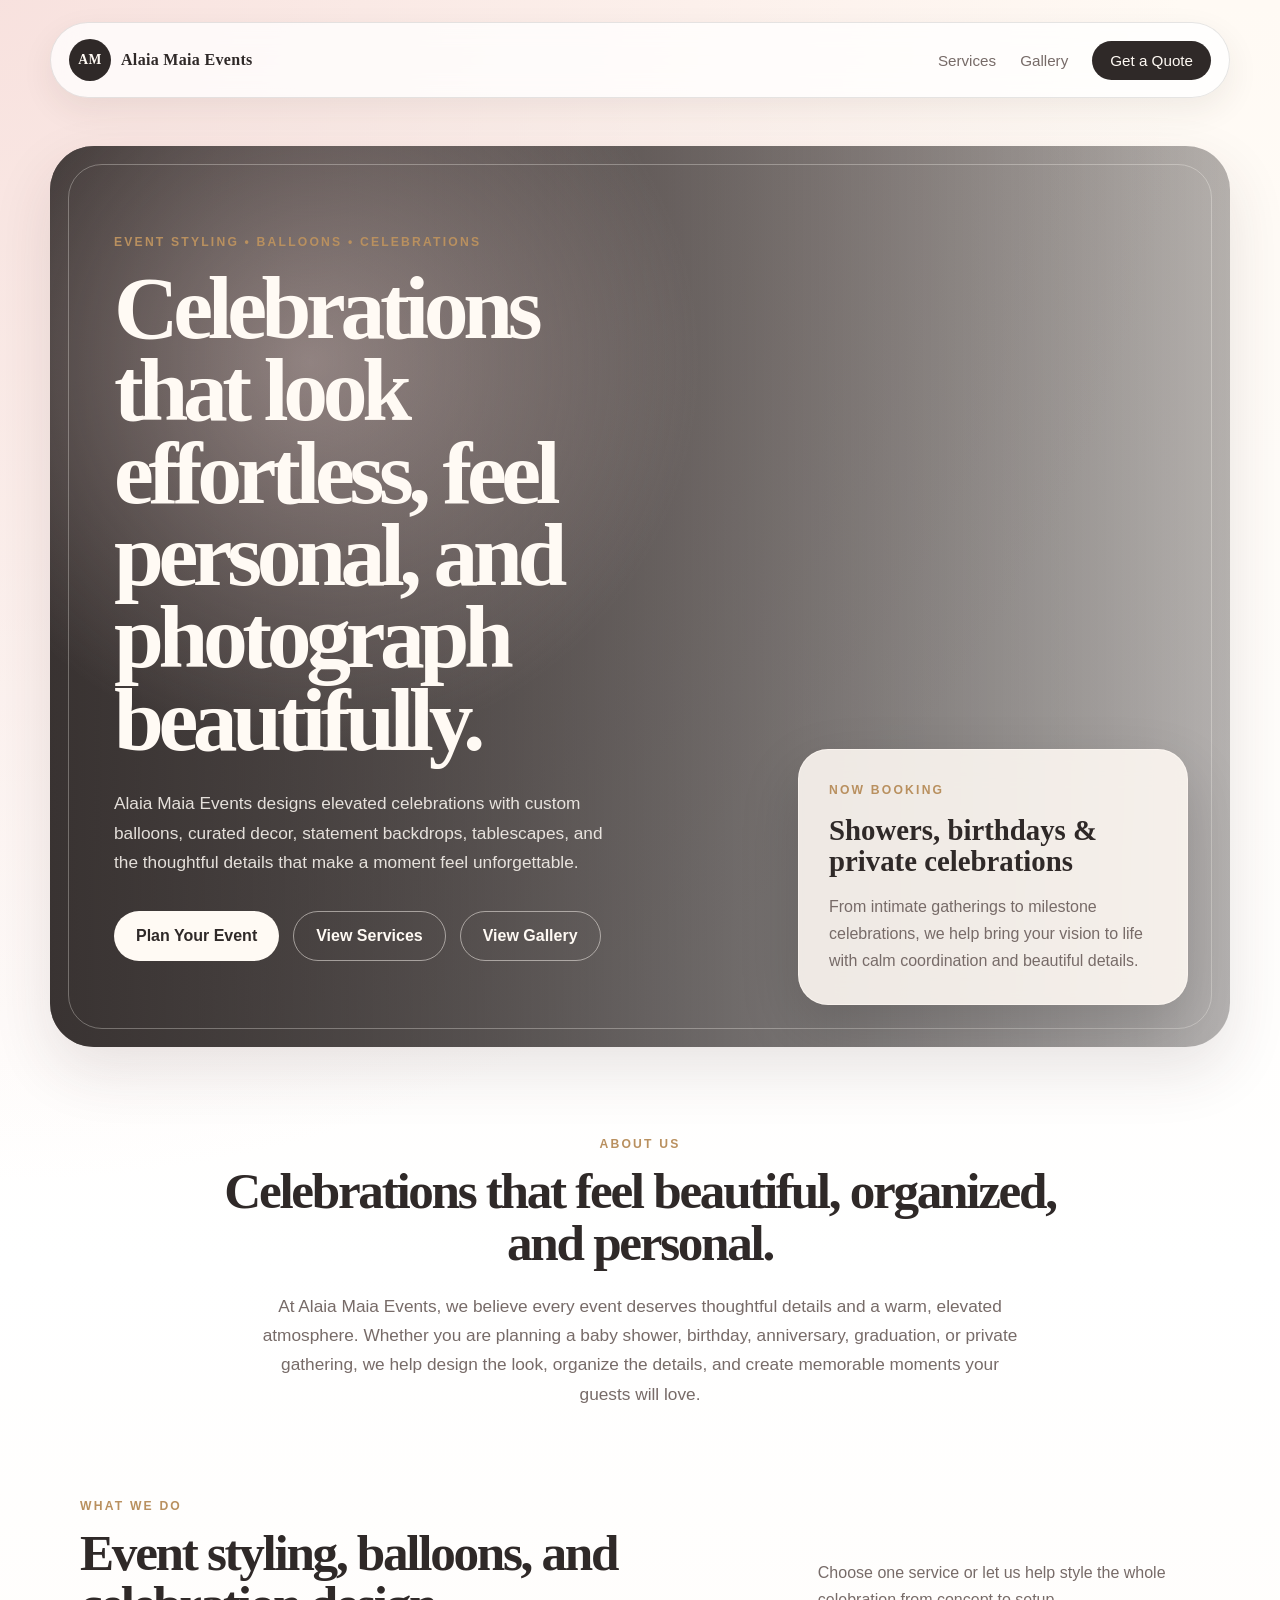
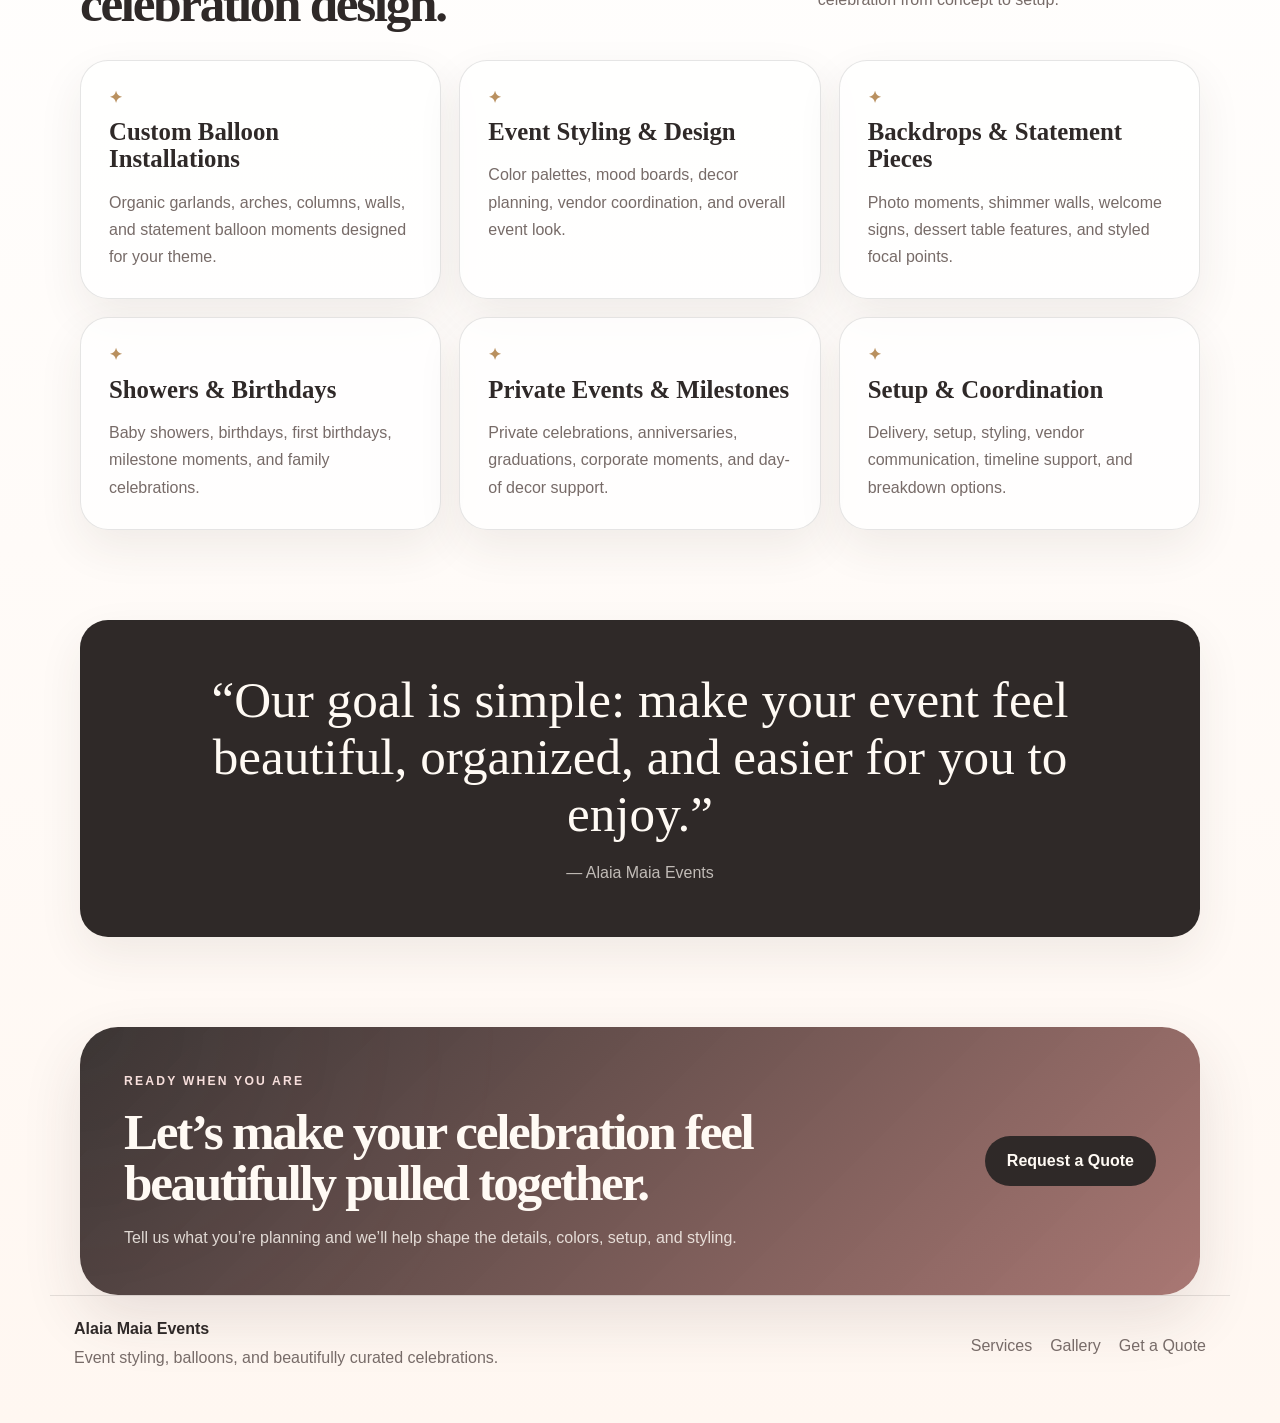
==== commit cba2b939: "Refresh landing page design" ====
--- a/index.html
+++ b/index.html
@@ -11,7 +11,7 @@
     content="Alaia Maia Events creates elegant event styling, balloon installations, backdrops, tablescapes, and celebration decor for private events, showers, birthdays, and private events."
   />
 
-  <link rel="stylesheet" href="style.css?v=15" />
+  <link rel="stylesheet" href="style.css?v=20" />
   <script src="https://identity.netlify.com/v1/netlify-identity-widget.js"></script>
 </head>
 
@@ -69,72 +69,11 @@
 
       <p>
         At Alaia Maia Events, we believe every event deserves thoughtful details and a warm,
-        elevated atmosphere. Whether you are planning a baby shower, shower, birthday, engagement, or private gathering, we help design the look, organize the details,
+        elevated atmosphere. Whether you are planning a baby shower, birthday, anniversary, graduation, or private gathering, we help design the look, organize the details,
         and create memorable moments your guests will love.
       </p>
     </section>
-
-    <section class="home-gallery section">
-      <div class="section-heading">
-        <div>
-          <div class="section-label">Portfolio</div>
-          <h2>Recent celebrations, beautifully styled.</h2>
-        </div>
-
-        <p>
-          A peek at our latest balloons, backdrops, tablescapes, and celebration details.
-        </p>
-      </div>
-
-      <div class="home-gallery-grid" id="homeGalleryGrid">
-        <p class="gallery-loading">Loading featured photos...</p>
-      </div>
-
-      <div class="home-gallery-action">
-        <a href="gallery.html" class="button primary dark">View Full Gallery</a>
-      </div>
-    </section>
-
-    <script>
-      async function loadHomeGallery() {
-        const grid = document.getElementById("homeGalleryGrid");
-        if (!grid) return;
-
-        try {
-          const response = await fetch("gallery-data.json?v=15");
-          const data = await response.json();
-          const photos = data.photos || [];
-
-          const featured = photos.filter((photo) => photo.featured);
-          const selected = (featured.length ? featured : photos).slice(0, 6);
-
-          if (!selected.length) {
-            grid.innerHTML = '<p class="gallery-loading">No featured photos yet.</p>';
-            return;
-          }
-
-          grid.innerHTML = selected.map((photo, index) => {
-            const src = photo.src || "";
-            const alt = photo.alt || "Alaia Maia Events portfolio photo";
-            const caption = photo.caption || "";
-
-            return `
-              <article class="home-gallery-card ${index === 0 ? "large" : ""}">
-                <img src="${src}" alt="${alt}" loading="lazy" />
-                ${caption ? `<p>${caption}</p>` : ""}
-              </article>
-            `;
-          }).join("");
-        } catch (error) {
-          grid.innerHTML = '<p class="gallery-loading">Featured photos could not load right now.</p>';
-          console.error(error);
-        }
-      }
-
-      loadHomeGallery();
-    </script>
-
-    <section id="services" class="section">
+<section id="services" class="section">
       <div class="section-heading">
         <div>
           <div class="section-label">What we do</div>
@@ -172,14 +111,14 @@
         <article class="service-card">
           <h3>Showers & Birthdays</h3>
           <p>
-            Baby showers, showers, first birthdays, milestone birthdays, and family celebrations.
+            Baby showers, birthdays, first birthdays, milestone moments, and family celebrations.
           </p>
         </article>
 
         <article class="service-card">
-          <h3>Engagements & Private Events</h3>
+          <h3>Private Events & Milestones</h3>
           <p>
-            Engagement parties, private events, private celebrations, and day-of decor support.
+            Private celebrations, anniversaries, graduations, corporate moments, and day-of decor support.
           </p>
         </article>
 
@@ -202,6 +141,16 @@
       </div>
     </section>
 
+    <section class="final-cta section">
+      <div>
+        <p class="eyebrow">Ready when you are</p>
+        <h2>Let’s make your celebration feel beautifully pulled together.</h2>
+        <p>Tell us what you’re planning and we’ll help shape the details, colors, setup, and styling.</p>
+      </div>
+
+      <a href="contact.html" class="button primary dark">Request a Quote</a>
+    </section>
+
   </main>
 
   <footer class="site-footer">
@@ -212,7 +161,9 @@
 
     <div class="footer-links">
       <a href="#services">Services</a>
-          </div>
+      <a href="gallery.html">Gallery</a>
+      <a href="contact.html">Get a Quote</a>
+    </div>
   </footer>
   <script>
     (function () {
--- a/style.css
+++ b/style.css
@@ -2625,3 +2625,263 @@
     aspect-ratio: 4 / 3;
   }
 }
+
+
+/* Premium landing page refresh */
+.hero {
+  isolation: isolate;
+}
+
+.hero::before {
+  content: "";
+  position: absolute;
+  inset: 0;
+  background:
+    radial-gradient(circle at 22% 24%, rgba(247, 223, 220, 0.42), transparent 34%),
+    linear-gradient(90deg, rgba(47, 41, 40, 0.80), rgba(47, 41, 40, 0.22));
+  z-index: 0;
+}
+
+.hero::after {
+  content: "";
+  position: absolute;
+  inset: 18px;
+  border: 1px solid rgba(255, 250, 244, 0.30);
+  border-radius: 34px;
+  pointer-events: none;
+  z-index: 1;
+}
+
+.hero-content,
+.hero-card {
+  position: relative;
+  z-index: 2;
+}
+
+.hero h1 {
+  text-wrap: balance;
+}
+
+.hero-card-inner {
+  border: 1px solid rgba(255, 250, 244, 0.55);
+}
+
+.home-gallery {
+  position: relative;
+}
+
+.home-gallery-grid {
+  display: grid;
+  grid-template-columns: repeat(3, 1fr);
+  gap: 18px;
+}
+
+.home-gallery-card {
+  position: relative;
+  overflow: hidden;
+  border-radius: 30px;
+  background: rgba(255, 255, 255, 0.72);
+  border: 1px solid var(--line);
+  box-shadow: 0 18px 45px rgba(68, 45, 39, 0.10);
+  aspect-ratio: 1 / 1;
+}
+
+.home-gallery-card img {
+  width: 100%;
+  height: 100%;
+  display: block;
+  object-fit: cover;
+  transition: transform 0.5s ease, filter 0.5s ease;
+}
+
+.home-gallery-card:hover img {
+  transform: scale(1.045);
+  filter: saturate(1.06);
+}
+
+.home-gallery-card p {
+  position: absolute;
+  left: 16px;
+  right: 16px;
+  bottom: 14px;
+  margin: 0;
+  padding: 10px 14px;
+  border-radius: 999px;
+  background: rgba(255, 250, 244, 0.88);
+  color: var(--ink);
+  font-size: 0.88rem;
+  text-align: center;
+  box-shadow: 0 10px 28px rgba(47, 41, 40, 0.14);
+}
+
+.home-gallery-action {
+  margin-top: 26px;
+  text-align: center;
+}
+
+.button.primary.dark {
+  background: var(--ink);
+  color: var(--cream);
+}
+
+.occasion-strip {
+  padding: 34px;
+  border-radius: 34px;
+  border: 1px solid var(--line);
+  background:
+    radial-gradient(circle at top left, rgba(247, 223, 220, 0.72), transparent 34%),
+    rgba(255, 255, 255, 0.64);
+  box-shadow: 0 18px 45px rgba(68, 45, 39, 0.08);
+}
+
+.occasion-pills {
+  display: flex;
+  flex-wrap: wrap;
+  gap: 12px;
+}
+
+.occasion-pills span {
+  padding: 12px 16px;
+  border-radius: 999px;
+  background: var(--white);
+  border: 1px solid var(--line);
+  color: var(--ink);
+  font-family: Arial, Helvetica, sans-serif;
+  font-weight: 700;
+  font-size: 0.92rem;
+  box-shadow: 0 10px 26px rgba(68, 45, 39, 0.07);
+}
+
+.process-grid {
+  display: grid;
+  grid-template-columns: repeat(3, 1fr);
+  gap: 18px;
+}
+
+.process-card {
+  padding: 30px;
+  border-radius: 30px;
+  background: rgba(255, 255, 255, 0.74);
+  border: 1px solid var(--line);
+  box-shadow: 0 18px 45px rgba(68, 45, 39, 0.08);
+}
+
+.process-card span {
+  display: inline-grid;
+  place-items: center;
+  width: 46px;
+  height: 46px;
+  margin-bottom: 22px;
+  border-radius: 50%;
+  background: var(--ink);
+  color: var(--cream);
+  font-family: Arial, Helvetica, sans-serif;
+  font-weight: 800;
+  font-size: 0.82rem;
+}
+
+.process-card h3 {
+  margin: 0;
+  font-size: 1.45rem;
+  line-height: 1.05;
+}
+
+.process-card p {
+  margin-bottom: 0;
+}
+
+.service-card,
+.package-card,
+.testimonial-card,
+.contact-form {
+  transition: transform 0.25s ease, box-shadow 0.25s ease;
+}
+
+.service-card:hover {
+  transform: translateY(-5px);
+  box-shadow: 0 24px 58px rgba(68, 45, 39, 0.13);
+}
+
+.service-card h3::before {
+  content: "✦";
+  display: block;
+  margin-bottom: 12px;
+  color: var(--gold);
+  font-size: 1rem;
+}
+
+.final-cta {
+  display: flex;
+  align-items: center;
+  justify-content: space-between;
+  gap: 28px;
+  padding: 44px;
+  border-radius: 38px;
+  background:
+    linear-gradient(135deg, rgba(47, 41, 40, 0.94), rgba(157, 101, 97, 0.88)),
+    radial-gradient(circle at top left, rgba(247, 223, 220, 0.45), transparent 38%);
+  box-shadow: var(--shadow);
+}
+
+.final-cta h2 {
+  max-width: 760px;
+  margin: 0;
+  color: var(--cream);
+  font-size: clamp(2.1rem, 4vw, 4rem);
+  line-height: 1;
+  letter-spacing: -0.045em;
+}
+
+.final-cta p:not(.eyebrow) {
+  max-width: 650px;
+  margin-bottom: 0;
+  color: rgba(255, 250, 244, 0.82);
+}
+
+.final-cta .eyebrow {
+  color: var(--blush);
+}
+
+.final-cta .button {
+  flex: 0 0 auto;
+  background: var(--cream);
+  color: var(--ink);
+}
+
+.gallery-loading {
+  grid-column: 1 / -1;
+  text-align: center;
+  font-family: Arial, Helvetica, sans-serif;
+  color: var(--muted);
+}
+
+.gallery-caption {
+  margin: 12px 0 0;
+  padding: 0 4px 4px;
+  font-size: 0.95rem;
+  text-align: center;
+}
+
+@media (max-width: 880px) {
+  .home-gallery-grid,
+  .process-grid {
+    grid-template-columns: 1fr;
+  }
+
+  .home-gallery-card {
+    aspect-ratio: 4 / 3;
+  }
+
+  .occasion-strip,
+  .final-cta {
+    padding: 28px;
+  }
+
+  .final-cta {
+    display: block;
+  }
+
+  .final-cta .button {
+    margin-top: 24px;
+  }
+}
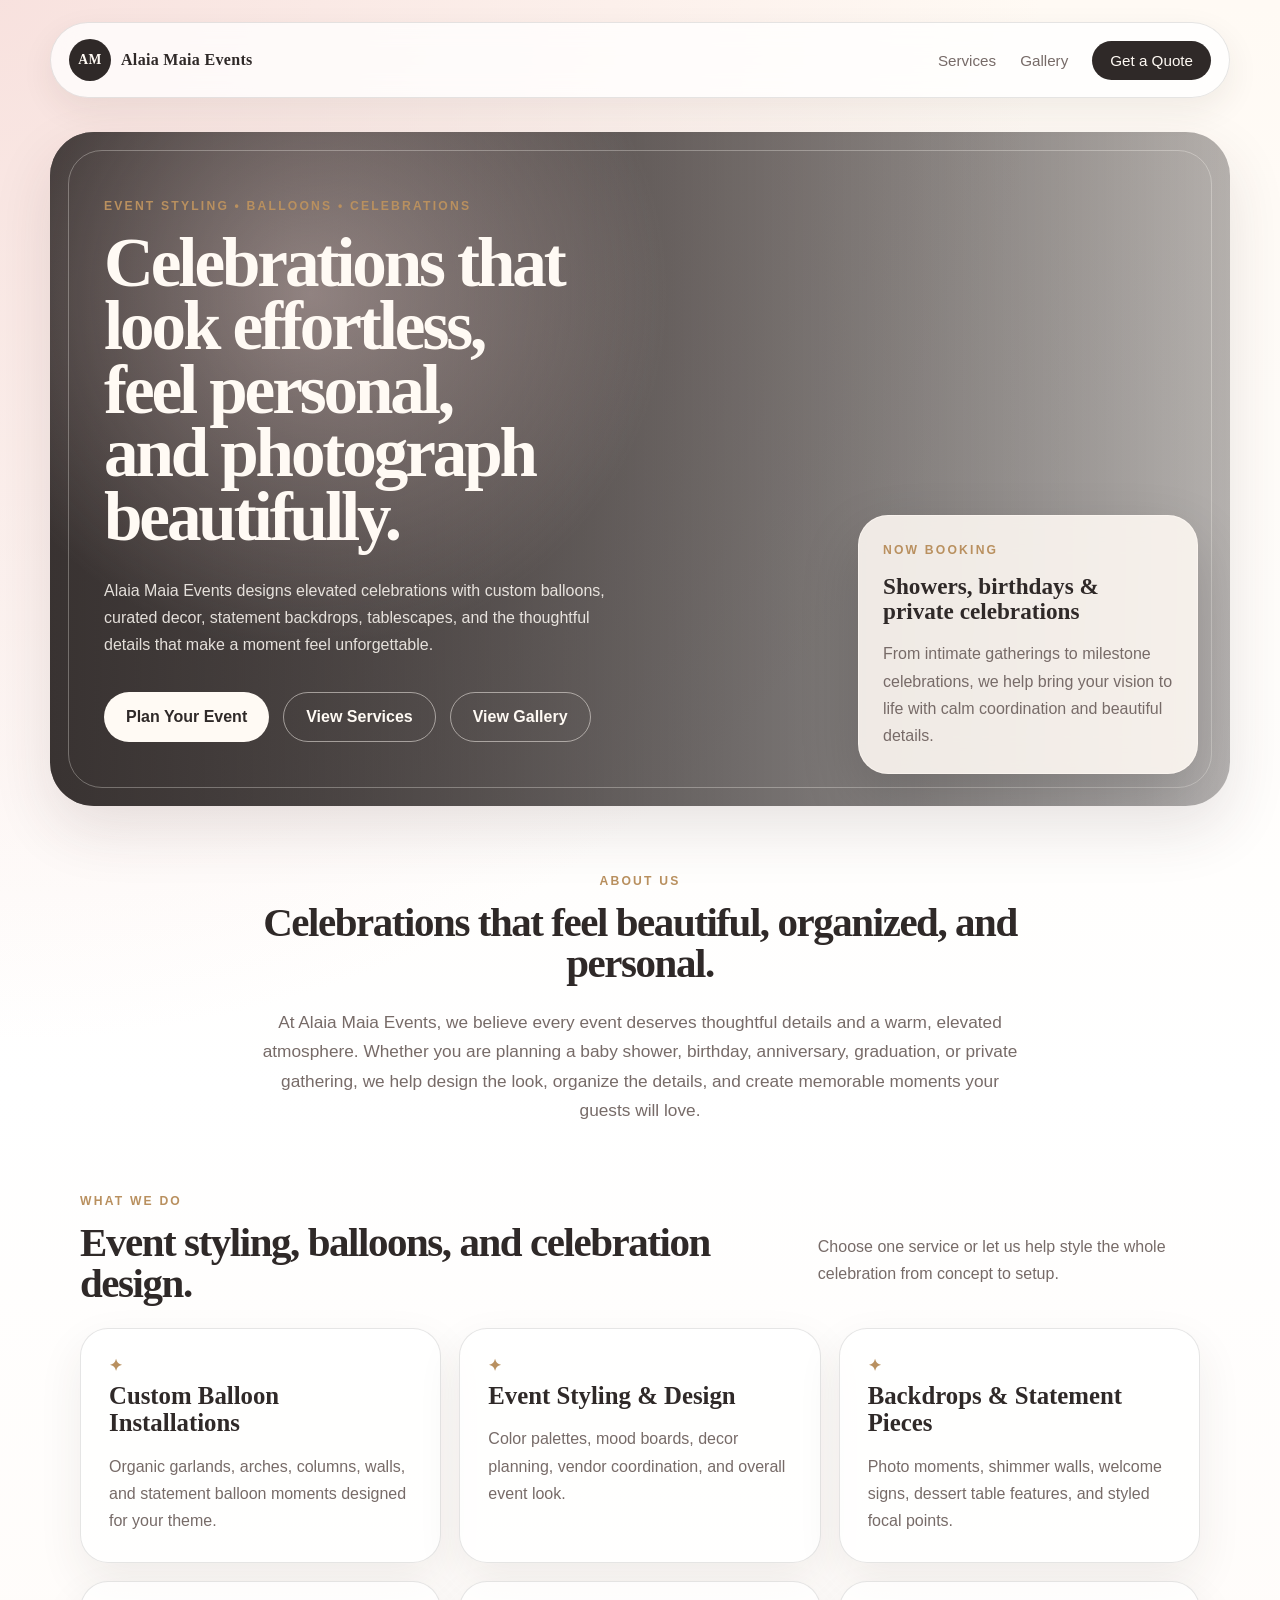
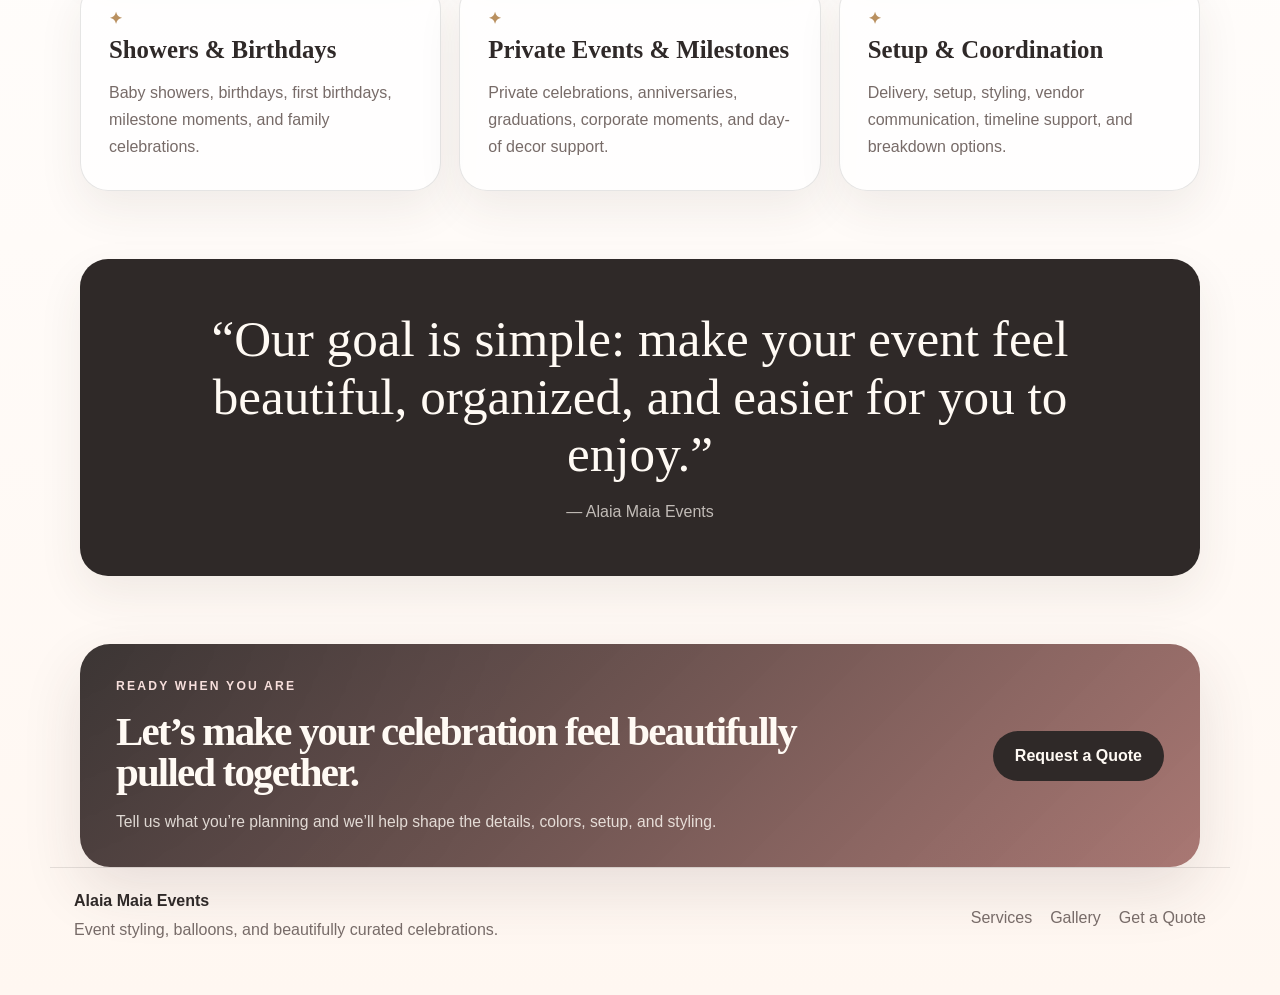
==== commit 2074cec8: "Refine landing page sizing" ====
--- a/index.html
+++ b/index.html
@@ -11,7 +11,7 @@
     content="Alaia Maia Events creates elegant event styling, balloon installations, backdrops, tablescapes, and celebration decor for private events, showers, birthdays, and private events."
   />
 
-  <link rel="stylesheet" href="style.css?v=20" />
+  <link rel="stylesheet" href="style.css?v=21" />
   <script src="https://identity.netlify.com/v1/netlify-identity-widget.js"></script>
 </head>
 
--- a/style.css
+++ b/style.css
@@ -2885,3 +2885,185 @@
     margin-top: 24px;
   }
 }
+
+
+/* Refined landing page sizing pass */
+.hero {
+  min-height: 560px;
+  margin-top: 34px;
+}
+
+.hero-content {
+  padding: 64px 54px;
+}
+
+.hero h1 {
+  font-size: clamp(2.65rem, 5.4vw, 5.2rem);
+  max-width: 860px;
+  letter-spacing: -0.045em;
+}
+
+.hero-text {
+  font-size: 1rem;
+  max-width: 580px;
+}
+
+.hero-card {
+  padding: 32px;
+}
+
+.hero-card-inner {
+  padding: 24px;
+  width: min(340px, 100%);
+}
+
+.hero-card-inner h2 {
+  font-size: 1.45rem;
+}
+
+/* Keep sections elegant, not billboard-sized */
+.section {
+  margin-top: 68px;
+}
+
+.intro h2,
+.section-heading h2,
+.contact-content h2 {
+  font-size: clamp(1.95rem, 3.2vw, 3.2rem);
+  letter-spacing: -0.035em;
+}
+
+.section-heading {
+  margin-bottom: 24px;
+}
+
+/* Landing photos: same size, neat, not massive */
+.home-gallery-grid {
+  grid-template-columns: repeat(3, minmax(0, 1fr));
+  gap: 14px;
+}
+
+.home-gallery-card {
+  border-radius: 22px;
+  aspect-ratio: 4 / 3;
+  box-shadow: 0 12px 30px rgba(68, 45, 39, 0.09);
+}
+
+.home-gallery-card p {
+  left: 12px;
+  right: 12px;
+  bottom: 10px;
+  padding: 8px 11px;
+  font-size: 0.8rem;
+}
+
+/* Occasion pills: smaller and cleaner */
+.occasion-strip {
+  padding: 24px;
+  border-radius: 26px;
+}
+
+.occasion-pills {
+  gap: 9px;
+}
+
+.occasion-pills span {
+  padding: 9px 13px;
+  font-size: 0.84rem;
+  box-shadow: none;
+}
+
+/* Process cards: less chunky */
+.process-grid {
+  gap: 14px;
+}
+
+.process-card {
+  padding: 24px;
+  border-radius: 24px;
+}
+
+.process-card span {
+  width: 38px;
+  height: 38px;
+  margin-bottom: 16px;
+  font-size: 0.72rem;
+}
+
+.process-card h3 {
+  font-size: 1.25rem;
+}
+
+.process-card p {
+  font-size: 0.95rem;
+}
+
+/* Service cards: subtle motion only */
+.service-card:hover {
+  transform: translateY(-3px);
+}
+
+.service-card h3::before {
+  margin-bottom: 8px;
+}
+
+/* CTA: elegant, not enormous */
+.final-cta {
+  padding: 32px 36px;
+  border-radius: 30px;
+}
+
+.final-cta h2 {
+  font-size: clamp(1.9rem, 3.2vw, 3.25rem);
+  max-width: 720px;
+}
+
+.final-cta p:not(.eyebrow) {
+  font-size: 0.98rem;
+}
+
+/* Mobile refinement */
+@media (max-width: 880px) {
+  .hero {
+    min-height: auto;
+    grid-template-columns: 1fr;
+  }
+
+  .hero-content {
+    padding: 54px 28px 28px;
+  }
+
+  .hero h1 {
+    font-size: clamp(2.35rem, 12vw, 3.6rem);
+  }
+
+  .hero-card {
+    padding: 0 24px 28px;
+  }
+
+  .home-gallery-grid {
+    grid-template-columns: repeat(2, minmax(0, 1fr));
+  }
+
+  .home-gallery-card {
+    aspect-ratio: 1 / 1;
+  }
+
+  .process-grid {
+    grid-template-columns: 1fr;
+  }
+
+  .final-cta {
+    padding: 28px;
+  }
+}
+
+@media (max-width: 560px) {
+  .home-gallery-grid {
+    grid-template-columns: 1fr;
+  }
+
+  .home-gallery-card {
+    aspect-ratio: 4 / 3;
+  }
+}
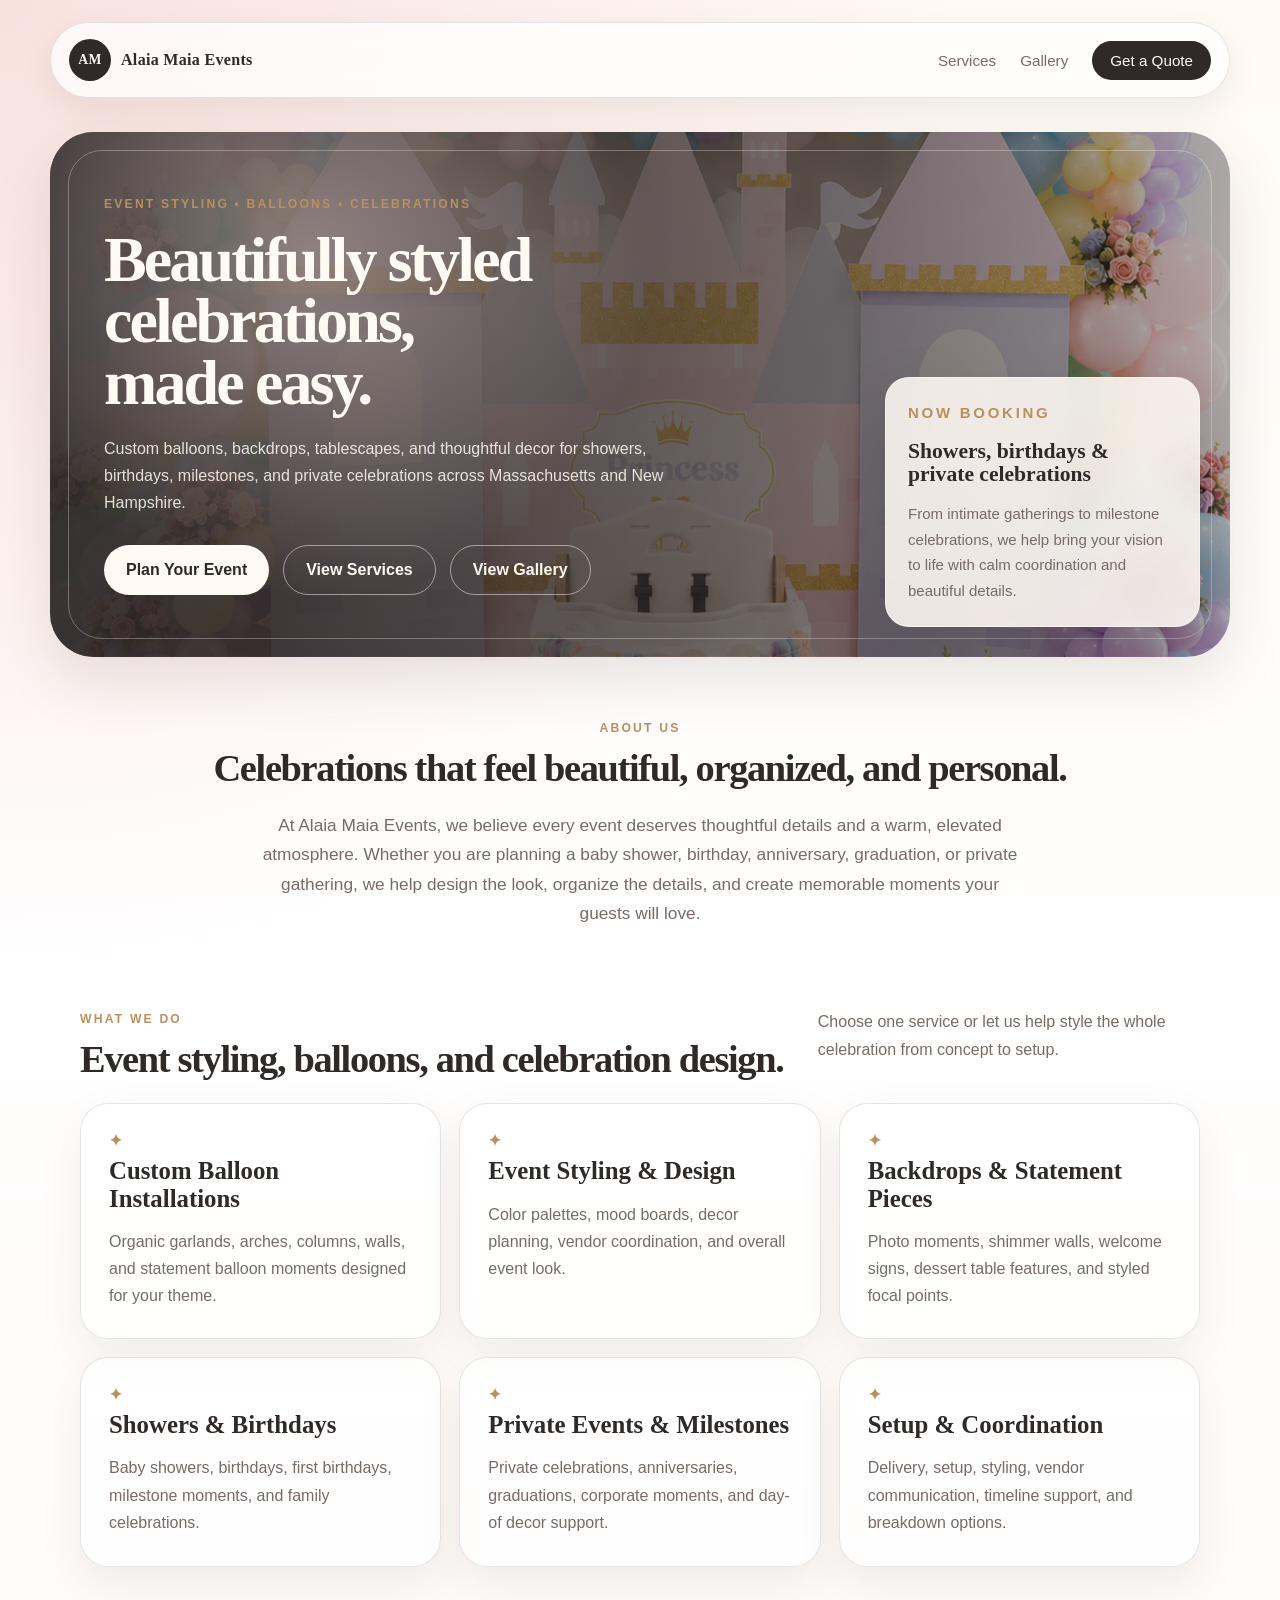
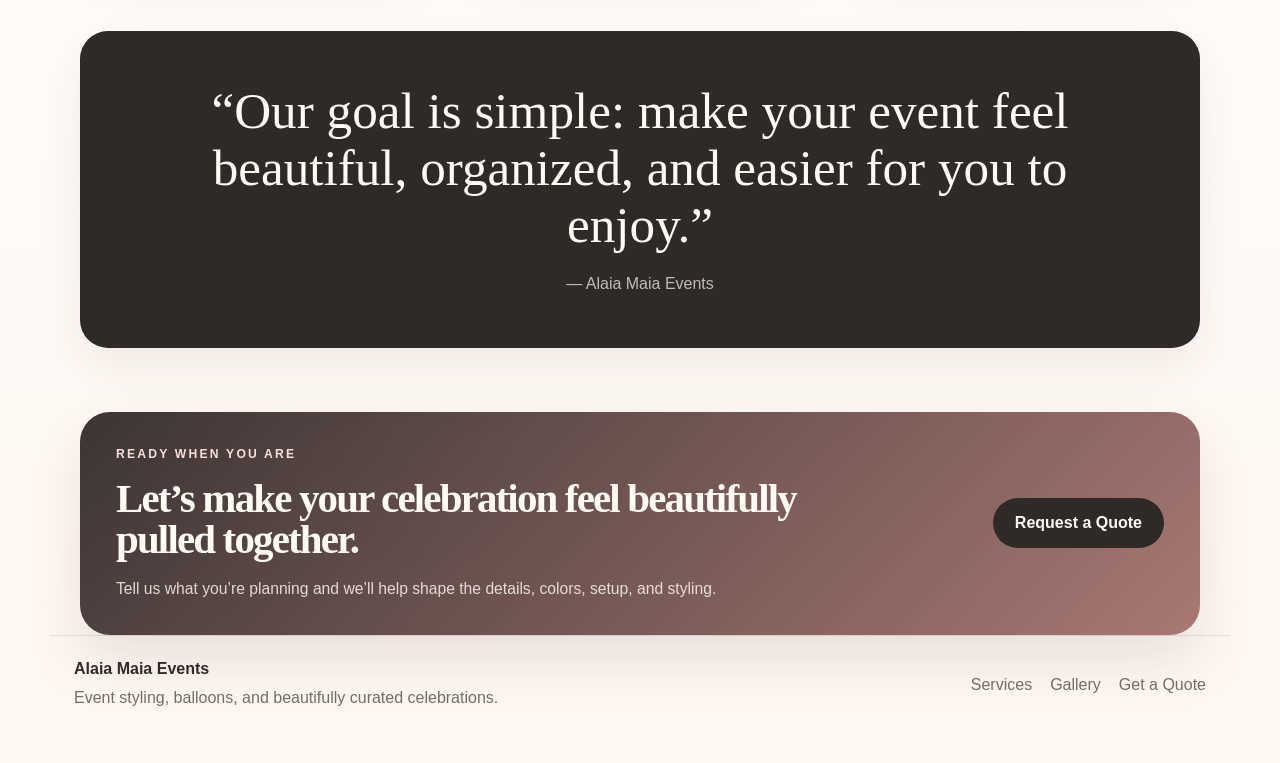
==== commit a852fade: "Refine homepage hero design" ====
--- a/index.html
+++ b/index.html
@@ -11,7 +11,7 @@
     content="Alaia Maia Events creates elegant event styling, balloon installations, backdrops, tablescapes, and celebration decor for private events, showers, birthdays, and private events."
   />
 
-  <link rel="stylesheet" href="style.css?v=21" />
+  <link rel="stylesheet" href="style.css?v=22" />
   <script src="https://identity.netlify.com/v1/netlify-identity-widget.js"></script>
 </head>
 
@@ -34,11 +34,11 @@
       <div class="hero-content">
         <p class="eyebrow">Event Styling • Balloons • Celebrations</p>
 
-        <h1>Celebrations that look effortless, feel personal, and photograph beautifully.</h1>
+        <h1>Beautifully styled celebrations, made easy.</h1>
 
         <p class="hero-text">
-          Alaia Maia Events designs elevated celebrations with custom balloons, curated decor,
-          statement backdrops, tablescapes, and the thoughtful details that make a moment feel unforgettable.
+          Custom balloons, backdrops, tablescapes, and thoughtful decor for showers, birthdays,
+          milestones, and private celebrations across Massachusetts and New Hampshire.
         </p>
 
         <div class="hero-actions">
--- a/style.css
+++ b/style.css
@@ -106,7 +106,7 @@
   grid-template-columns: 1.08fr 0.92fr;
   background:
     linear-gradient(90deg, rgba(47, 41, 40, 0.76), rgba(47, 41, 40, 0.18)),
-    url("https://images.unsplash.com/photo-1527529482837-4698179dc6ce?auto=format&fit=crop&w=1600&q=80");
+    url("images/gallery/gallery-1.png");
   background-size: cover;
   background-position: center;
   box-shadow: var(--shadow);
@@ -320,7 +320,7 @@
   padding: 22px;
   background:
     linear-gradient(180deg, transparent, rgba(47, 41, 40, 0.65)),
-    url("https://images.unsplash.com/photo-1530103862676-de8c9debad1d?auto=format&fit=crop&w=900&q=80");
+    url("images/gallery/gallery-1.png");
   background-size: cover;
   background-position: center;
   box-shadow: var(--shadow);
@@ -330,25 +330,25 @@
   grid-row: span 2;
   background-image:
     linear-gradient(180deg, transparent, rgba(47, 41, 40, 0.65)),
-    url("https://images.unsplash.com/photo-1464366400600-7168b8af9bc3?auto=format&fit=crop&w=1100&q=80");
+    url("images/gallery/gallery-1.png");
 }
 
 .gallery-tile:nth-child(3) {
   background-image:
     linear-gradient(180deg, transparent, rgba(47, 41, 40, 0.65)),
-    url("https://images.unsplash.com/photo-1511795409834-ef04bbd61622?auto=format&fit=crop&w=900&q=80");
+    url("images/gallery/gallery-1.png");
 }
 
 .gallery-tile:nth-child(4) {
   background-image:
     linear-gradient(180deg, transparent, rgba(47, 41, 40, 0.65)),
-    url("https://images.unsplash.com/photo-1519225421980-715cb0215aed?auto=format&fit=crop&w=900&q=80");
+    url("images/gallery/gallery-1.png");
 }
 
 .gallery-tile:nth-child(5) {
   background-image:
     linear-gradient(180deg, transparent, rgba(47, 41, 40, 0.65)),
-    url("https://images.unsplash.com/photo-1519671482749-fd09be7ccebf?auto=format&fit=crop&w=900&q=80");
+    url("images/gallery/gallery-1.png");
 }
 
 .gallery-tile span {
@@ -587,7 +587,7 @@
   align-items: end;
   background:
     linear-gradient(135deg, rgba(47, 41, 40, 0.78), rgba(47, 41, 40, 0.22)),
-    url("https://images.unsplash.com/photo-1519225421980-715cb0215aed?auto=format&fit=crop&w=1600&q=80");
+    url("images/gallery/gallery-1.png");
   background-size: cover;
   background-position: center;
   box-shadow: var(--shadow);
@@ -3067,3 +3067,111 @@
     aspect-ratio: 4 / 3;
   }
 }
+
+
+/* Zoya-but-tasteful hero correction */
+.hero {
+  min-height: 520px;
+  grid-template-columns: 1fr 0.72fr;
+  background:
+    linear-gradient(90deg, rgba(47, 41, 40, 0.72), rgba(47, 41, 40, 0.18)),
+    url("images/gallery/gallery-1.png");
+  background-size: cover;
+  background-position: center;
+}
+
+.hero-content {
+  padding: 62px 54px;
+}
+
+.hero h1 {
+  max-width: 640px;
+  font-size: clamp(2.8rem, 5vw, 4.9rem);
+  line-height: 0.96;
+  letter-spacing: -0.045em;
+}
+
+.hero-text {
+  max-width: 560px;
+  font-size: 1rem;
+  margin-top: 22px;
+}
+
+.hero-actions {
+  margin-top: 28px;
+}
+
+.hero-card {
+  align-items: end;
+  padding: 30px;
+}
+
+.hero-card-inner {
+  width: min(315px, 100%);
+  padding: 22px;
+  border-radius: 24px;
+}
+
+.hero-card-inner h2 {
+  font-size: 1.35rem;
+}
+
+.hero-card-inner p {
+  font-size: 0.94rem;
+}
+
+/* Make the portfolio grid feel polished, not huge */
+.home-gallery-grid {
+  grid-template-columns: repeat(3, minmax(0, 1fr));
+  gap: 14px;
+}
+
+.home-gallery-card {
+  aspect-ratio: 4 / 3;
+  border-radius: 22px;
+}
+
+/* Tighter section rhythm */
+.section {
+  margin-top: 64px;
+}
+
+.section-heading h2,
+.intro h2 {
+  font-size: clamp(1.85rem, 3vw, 3rem);
+}
+
+/* Mobile hero cleanup */
+@media (max-width: 880px) {
+  .hero {
+    grid-template-columns: 1fr;
+    min-height: auto;
+  }
+
+  .hero-content {
+    padding: 48px 26px 24px;
+  }
+
+  .hero h1 {
+    max-width: 100%;
+    font-size: clamp(2.3rem, 10vw, 3.4rem);
+  }
+
+  .hero-card {
+    padding: 0 24px 26px;
+  }
+
+  .hero-card-inner {
+    width: 100%;
+  }
+
+  .home-gallery-grid {
+    grid-template-columns: repeat(2, minmax(0, 1fr));
+  }
+}
+
+@media (max-width: 560px) {
+  .home-gallery-grid {
+    grid-template-columns: 1fr;
+  }
+}
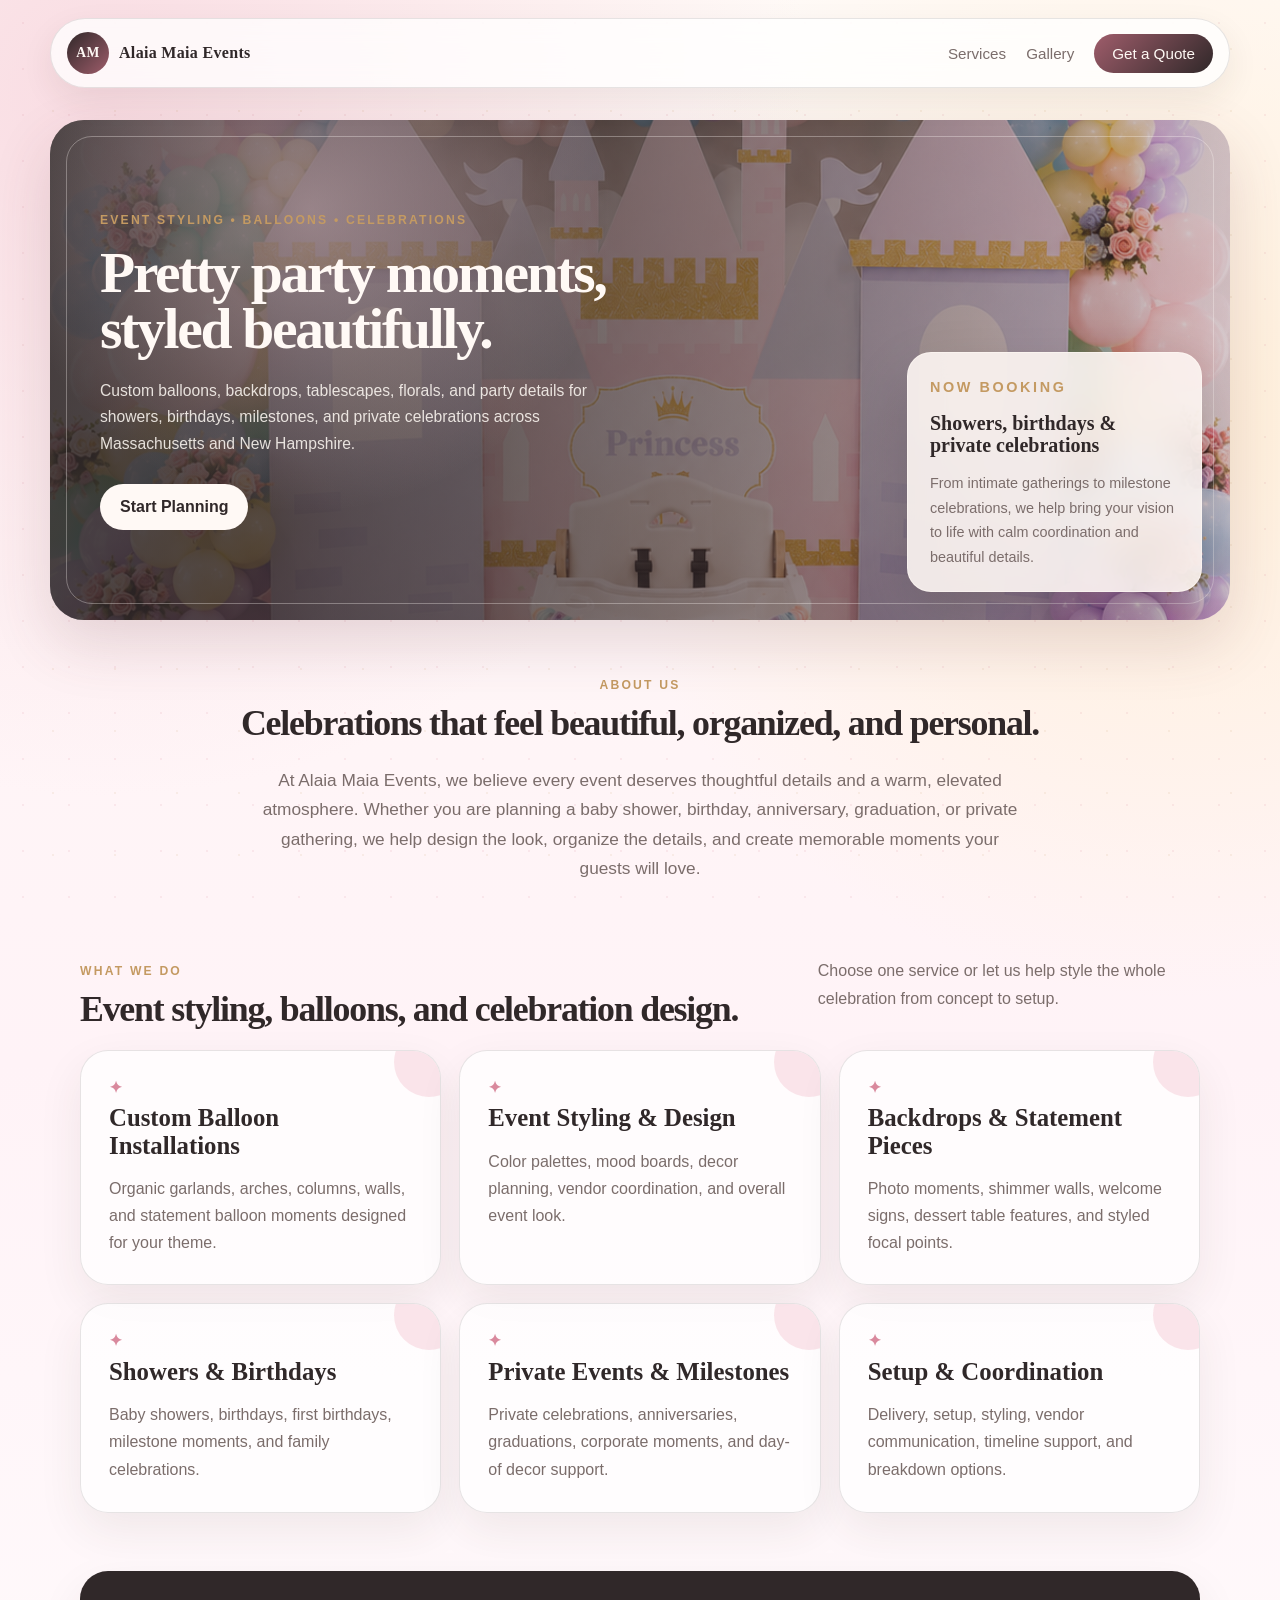
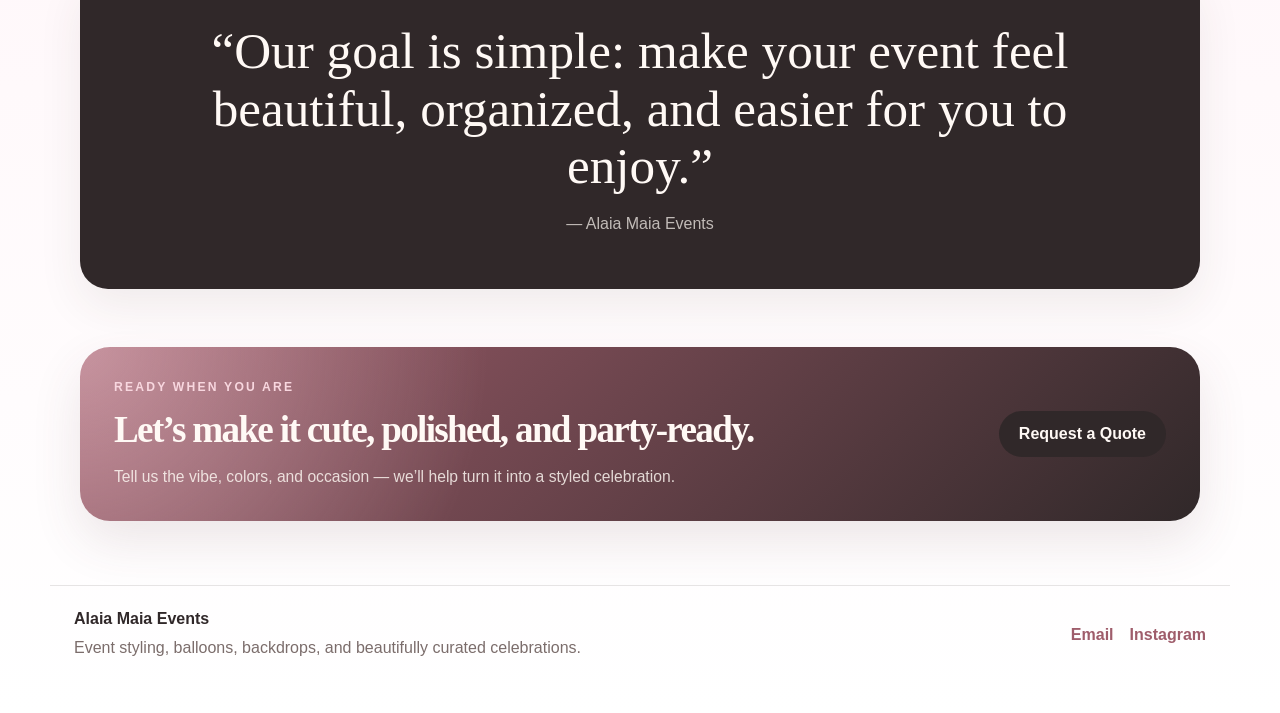
==== commit d526eb61: "Add professional party styling" ====
--- a/index.html
+++ b/index.html
@@ -11,7 +11,7 @@
     content="Alaia Maia Events creates elegant event styling, balloon installations, backdrops, tablescapes, and celebration decor for private events, showers, birthdays, and private events."
   />
 
-  <link rel="stylesheet" href="style.css?v=22" />
+  <link rel="stylesheet" href="style.css?v=23" />
   <script src="https://identity.netlify.com/v1/netlify-identity-widget.js"></script>
 </head>
 
@@ -34,17 +34,15 @@
       <div class="hero-content">
         <p class="eyebrow">Event Styling • Balloons • Celebrations</p>
 
-        <h1>Beautifully styled celebrations, made easy.</h1>
+        <h1>Pretty party moments, styled beautifully.</h1>
 
         <p class="hero-text">
-          Custom balloons, backdrops, tablescapes, and thoughtful decor for showers, birthdays,
+          Custom balloons, backdrops, tablescapes, florals, and party details for showers, birthdays,
           milestones, and private celebrations across Massachusetts and New Hampshire.
         </p>
 
         <div class="hero-actions">
-          <a href="contact.html" class="button primary">Plan Your Event</a>
-          <a href="#services" class="button secondary">View Services</a>
-          <a href="gallery.html" class="button secondary">View Gallery</a>
+          <a href="contact.html" class="button primary">Start Planning</a>
         </div>
       </div>
 
@@ -144,8 +142,8 @@
     <section class="final-cta section">
       <div>
         <p class="eyebrow">Ready when you are</p>
-        <h2>Let’s make your celebration feel beautifully pulled together.</h2>
-        <p>Tell us what you’re planning and we’ll help shape the details, colors, setup, and styling.</p>
+        <h2>Let’s make it cute, polished, and party-ready.</h2>
+        <p>Tell us the vibe, colors, and occasion — we’ll help turn it into a styled celebration.</p>
       </div>
 
       <a href="contact.html" class="button primary dark">Request a Quote</a>
@@ -156,13 +154,12 @@
   <footer class="site-footer">
     <div>
       <strong>Alaia Maia Events</strong>
-      <p>Event styling, balloons, and beautifully curated celebrations.</p>
+      <p>Event styling, balloons, backdrops, and beautifully curated celebrations.</p>
     </div>
 
     <div class="footer-links">
-      <a href="#services">Services</a>
-      <a href="gallery.html">Gallery</a>
-      <a href="contact.html">Get a Quote</a>
+      <a href="mailto:alaiamaiaevents@gmail.com">Email</a>
+      <a href="https://www.instagram.com/alaiamaiaevents/" target="_blank" rel="noopener">Instagram</a>
     </div>
   </footer>
   <script>
--- a/style.css
+++ b/style.css
@@ -2887,39 +2887,6 @@
 }
 
 
-/* Refined landing page sizing pass */
-.hero {
-  min-height: 560px;
-  margin-top: 34px;
-}
-
-.hero-content {
-  padding: 64px 54px;
-}
-
-.hero h1 {
-  font-size: clamp(2.65rem, 5.4vw, 5.2rem);
-  max-width: 860px;
-  letter-spacing: -0.045em;
-}
-
-.hero-text {
-  font-size: 1rem;
-  max-width: 580px;
-}
-
-.hero-card {
-  padding: 32px;
-}
-
-.hero-card-inner {
-  padding: 24px;
-  width: min(340px, 100%);
-}
-
-.hero-card-inner h2 {
-  font-size: 1.45rem;
-}
 
 /* Keep sections elegant, not billboard-sized */
 .section {
@@ -3069,56 +3036,6 @@
 }
 
 
-/* Zoya-but-tasteful hero correction */
-.hero {
-  min-height: 520px;
-  grid-template-columns: 1fr 0.72fr;
-  background:
-    linear-gradient(90deg, rgba(47, 41, 40, 0.72), rgba(47, 41, 40, 0.18)),
-    url("images/gallery/gallery-1.png");
-  background-size: cover;
-  background-position: center;
-}
-
-.hero-content {
-  padding: 62px 54px;
-}
-
-.hero h1 {
-  max-width: 640px;
-  font-size: clamp(2.8rem, 5vw, 4.9rem);
-  line-height: 0.96;
-  letter-spacing: -0.045em;
-}
-
-.hero-text {
-  max-width: 560px;
-  font-size: 1rem;
-  margin-top: 22px;
-}
-
-.hero-actions {
-  margin-top: 28px;
-}
-
-.hero-card {
-  align-items: end;
-  padding: 30px;
-}
-
-.hero-card-inner {
-  width: min(315px, 100%);
-  padding: 22px;
-  border-radius: 24px;
-}
-
-.hero-card-inner h2 {
-  font-size: 1.35rem;
-}
-
-.hero-card-inner p {
-  font-size: 0.94rem;
-}
 
 /* Make the portfolio grid feel polished, not huge */
 .home-gallery-grid {
@@ -3175,3 +3092,355 @@
     grid-template-columns: 1fr;
   }
 }
+
+
+/* Girly party-professional refresh */
+:root {
+  --cream: #fff9f5;
+  --blush: #f8d7df;
+  --blush-light: #fff0f4;
+  --rose: #d9899d;
+  --rose-dark: #9f5d6b;
+  --gold: #c49a62;
+  --ink: #302829;
+  --muted: #7b6d6b;
+  --white: #ffffff;
+  --line: rgba(48, 40, 41, 0.12);
+  --shadow: 0 20px 50px rgba(98, 55, 65, 0.12);
+}
+
+body {
+  background:
+    radial-gradient(circle at 8% 4%, rgba(248, 215, 223, 0.85), transparent 28%),
+    radial-gradient(circle at 92% 18%, rgba(255, 238, 214, 0.9), transparent 26%),
+    linear-gradient(180deg, #fffaf7, #fff3f7 46%, #ffffff);
+}
+
+/* subtle confetti dots */
+body::before {
+  content: "";
+  position: fixed;
+  inset: 0;
+  pointer-events: none;
+  opacity: 0.28;
+  background-image:
+    radial-gradient(circle, rgba(216, 137, 157, 0.45) 1.2px, transparent 1.2px),
+    radial-gradient(circle, rgba(196, 154, 98, 0.38) 1.2px, transparent 1.2px);
+  background-size: 46px 46px, 62px 62px;
+  background-position: 0 0, 22px 18px;
+  z-index: -1;
+}
+
+.site-header {
+  margin-top: 18px;
+  padding: 13px 16px;
+  border-radius: 999px;
+}
+
+.logo-mark {
+  background: linear-gradient(135deg, var(--ink), var(--rose-dark));
+}
+
+.nav {
+  gap: 20px;
+}
+
+.nav-button {
+  background: linear-gradient(135deg, var(--rose-dark), var(--ink));
+  color: var(--cream) !important;
+}
+
+/* Hero: smaller, cleaner, party-stylist feel */
+.hero {
+  min-height: 500px;
+  margin-top: 32px;
+  grid-template-columns: 1fr 0.62fr;
+  border-radius: 34px;
+  background:
+    linear-gradient(90deg, rgba(48, 40, 41, 0.68), rgba(159, 93, 107, 0.22)),
+    url("images/gallery/gallery-1.png");
+  background-size: cover;
+  background-position: center;
+  box-shadow: 0 24px 60px rgba(98, 55, 65, 0.16);
+}
+
+.hero::before {
+  background:
+    radial-gradient(circle at 22% 18%, rgba(248, 215, 223, 0.40), transparent 30%),
+    linear-gradient(90deg, rgba(48, 40, 41, 0.62), rgba(48, 40, 41, 0.10));
+}
+
+.hero::after {
+  inset: 16px;
+  border-radius: 26px;
+  border: 1px solid rgba(255, 249, 245, 0.32);
+}
+
+.hero-content {
+  padding: 58px 50px;
+}
+
+.hero h1 {
+  max-width: 560px;
+  font-size: clamp(2.55rem, 4.5vw, 4.35rem);
+  line-height: 0.98;
+  letter-spacing: -0.04em;
+}
+
+.hero-text {
+  max-width: 540px;
+  margin-top: 20px;
+  font-size: 0.98rem;
+}
+
+.hero-actions {
+  margin-top: 26px;
+}
+
+.button {
+  min-height: 46px;
+  padding: 0 20px;
+}
+
+.button.primary {
+  background: var(--cream);
+  color: var(--ink);
+}
+
+.hero-card {
+  padding: 28px;
+}
+
+.hero-card-inner {
+  width: min(295px, 100%);
+  padding: 22px;
+  border-radius: 24px;
+  background: rgba(255, 249, 245, 0.88);
+}
+
+.hero-card-inner h2 {
+  font-size: 1.25rem;
+}
+
+.hero-card-inner p {
+  font-size: 0.9rem;
+}
+
+/* Section scale */
+.section {
+  margin-top: 58px;
+}
+
+.intro h2,
+.section-heading h2,
+.contact-content h2 {
+  font-size: clamp(1.8rem, 2.8vw, 2.85rem);
+  letter-spacing: -0.034em;
+}
+
+.section-heading {
+  margin-bottom: 22px;
+}
+
+/* Pretty party detail card */
+.party-details-card {
+  padding: 30px;
+  border-radius: 30px;
+  border: 1px solid var(--line);
+  background:
+    radial-gradient(circle at top left, rgba(248, 215, 223, 0.78), transparent 34%),
+    linear-gradient(135deg, rgba(255, 255, 255, 0.86), rgba(255, 240, 244, 0.74));
+  box-shadow: 0 18px 45px rgba(98, 55, 65, 0.10);
+}
+
+.party-details-card h2 {
+  margin: 0;
+  max-width: 760px;
+  font-size: clamp(1.75rem, 3vw, 3rem);
+  line-height: 1;
+  letter-spacing: -0.035em;
+}
+
+.party-detail-list {
+  display: flex;
+  flex-wrap: wrap;
+  gap: 10px;
+  margin-top: 24px;
+}
+
+.party-detail-list span {
+  padding: 9px 13px;
+  border-radius: 999px;
+  background: var(--white);
+  border: 1px solid var(--line);
+  color: var(--rose-dark);
+  font-family: Arial, Helvetica, sans-serif;
+  font-size: 0.84rem;
+  font-weight: 800;
+}
+
+/* Landing photos: equal size, neat, party portfolio */
+.home-gallery-grid {
+  grid-template-columns: repeat(3, minmax(0, 1fr));
+  gap: 14px;
+}
+
+.home-gallery-card {
+  aspect-ratio: 4 / 3;
+  border-radius: 22px;
+  box-shadow: 0 14px 34px rgba(98, 55, 65, 0.10);
+}
+
+.home-gallery-card p {
+  left: 12px;
+  right: 12px;
+  bottom: 10px;
+  padding: 8px 11px;
+  font-size: 0.78rem;
+}
+
+/* Occasion pills: cute, not chunky */
+.occasion-strip {
+  padding: 24px;
+  border-radius: 26px;
+  background:
+    linear-gradient(135deg, rgba(255, 255, 255, 0.80), rgba(255, 240, 244, 0.72));
+}
+
+.occasion-pills {
+  gap: 9px;
+}
+
+.occasion-pills span {
+  padding: 9px 13px;
+  font-size: 0.82rem;
+  color: var(--rose-dark);
+}
+
+/* Process cards */
+.process-grid {
+  gap: 14px;
+}
+
+.process-card {
+  padding: 22px;
+  border-radius: 24px;
+}
+
+.process-card span {
+  width: 36px;
+  height: 36px;
+  margin-bottom: 14px;
+  background: linear-gradient(135deg, var(--rose), var(--rose-dark));
+}
+
+.process-card h3 {
+  font-size: 1.18rem;
+}
+
+.process-card p {
+  font-size: 0.92rem;
+}
+
+/* Services: cute icon moment */
+.service-card {
+  position: relative;
+  overflow: hidden;
+}
+
+.service-card::after {
+  content: "";
+  position: absolute;
+  width: 70px;
+  height: 70px;
+  right: -24px;
+  top: -24px;
+  border-radius: 50%;
+  background: rgba(248, 215, 223, 0.65);
+}
+
+.service-card h3::before {
+  content: "✦";
+  color: var(--rose);
+}
+
+/* CTA: polished party invite */
+.final-cta {
+  padding: 30px 34px;
+  border-radius: 30px;
+  background:
+    radial-gradient(circle at top left, rgba(248, 215, 223, 0.45), transparent 36%),
+    linear-gradient(135deg, var(--rose-dark), var(--ink));
+}
+
+.final-cta h2 {
+  font-size: clamp(1.75rem, 2.9vw, 3rem);
+}
+
+.final-cta .button {
+  background: var(--cream);
+  color: var(--ink);
+}
+
+/* Footer: less repeated-link clutter */
+.site-footer {
+  margin-top: 64px;
+}
+
+.footer-links {
+  gap: 16px;
+}
+
+.footer-links a {
+  color: var(--rose-dark);
+  font-weight: 700;
+}
+
+/* Mobile */
+@media (max-width: 880px) {
+  .hero {
+    grid-template-columns: 1fr;
+    min-height: auto;
+  }
+
+  .hero-content {
+    padding: 46px 26px 22px;
+  }
+
+  .hero h1 {
+    font-size: clamp(2.15rem, 10vw, 3.25rem);
+  }
+
+  .hero-card {
+    padding: 0 24px 24px;
+  }
+
+  .hero-card-inner {
+    width: 100%;
+  }
+
+  .home-gallery-grid {
+    grid-template-columns: repeat(2, minmax(0, 1fr));
+  }
+
+  .process-grid {
+    grid-template-columns: 1fr;
+  }
+}
+
+@media (max-width: 560px) {
+  .site-header {
+    border-radius: 28px;
+    align-items: flex-start;
+  }
+
+  .nav {
+    gap: 12px;
+    flex-wrap: wrap;
+    justify-content: flex-end;
+  }
+
+  .home-gallery-grid {
+    grid-template-columns: 1fr;
+  }
+}
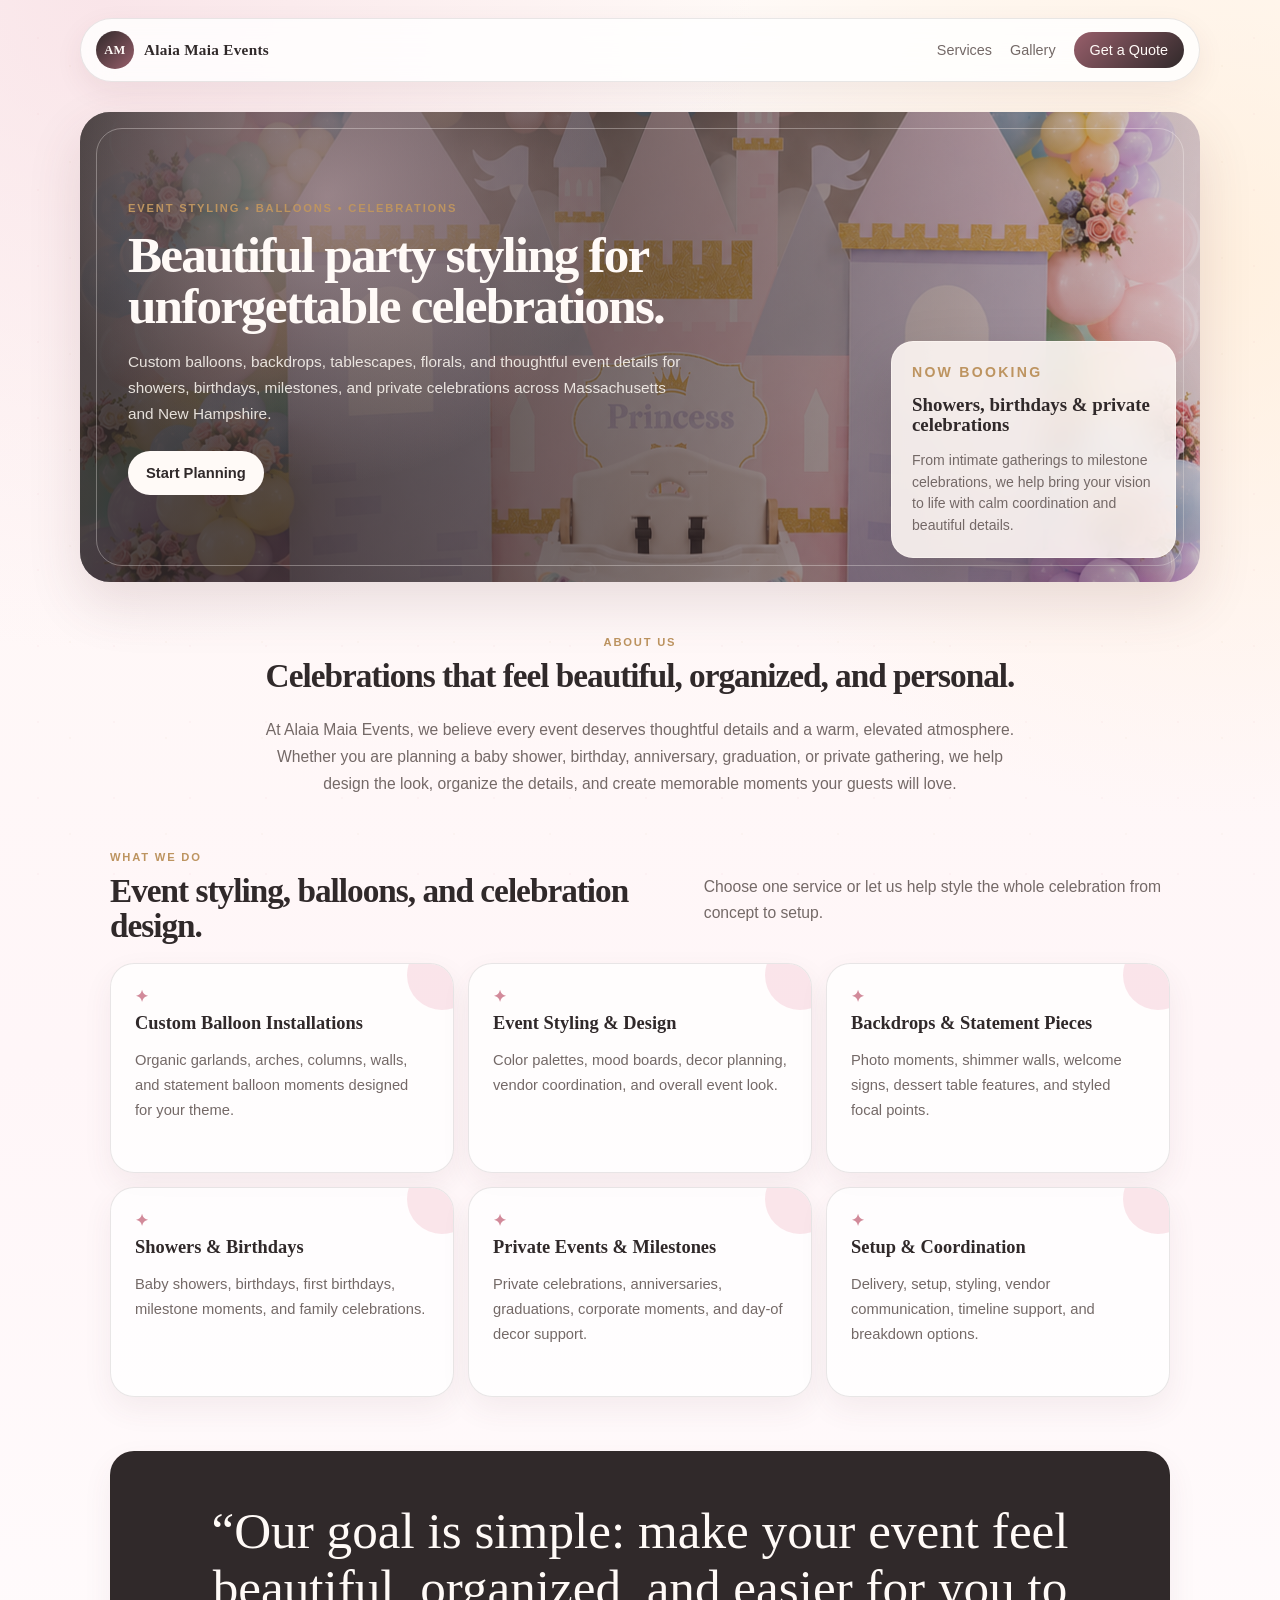
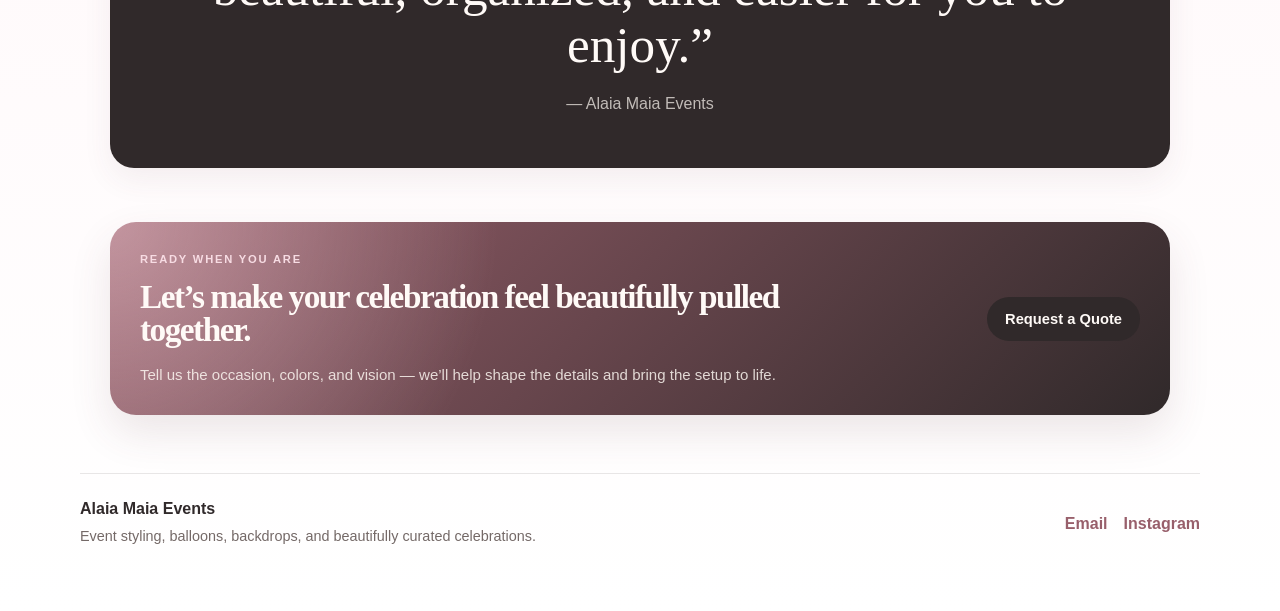
==== commit 40ee7d27: "Clean up homepage styling" ====
--- a/index.html
+++ b/index.html
@@ -11,7 +11,7 @@
     content="Alaia Maia Events creates elegant event styling, balloon installations, backdrops, tablescapes, and celebration decor for private events, showers, birthdays, and private events."
   />
 
-  <link rel="stylesheet" href="style.css?v=23" />
+  <link rel="stylesheet" href="style.css?v=24" />
   <script src="https://identity.netlify.com/v1/netlify-identity-widget.js"></script>
 </head>
 
@@ -34,11 +34,11 @@
       <div class="hero-content">
         <p class="eyebrow">Event Styling • Balloons • Celebrations</p>
 
-        <h1>Pretty party moments, styled beautifully.</h1>
+        <h1>Beautiful party styling for unforgettable celebrations.</h1>
 
         <p class="hero-text">
-          Custom balloons, backdrops, tablescapes, florals, and party details for showers, birthdays,
-          milestones, and private celebrations across Massachusetts and New Hampshire.
+          Custom balloons, backdrops, tablescapes, florals, and thoughtful event details for showers,
+          birthdays, milestones, and private celebrations across Massachusetts and New Hampshire.
         </p>
 
         <div class="hero-actions">
@@ -142,8 +142,8 @@
     <section class="final-cta section">
       <div>
         <p class="eyebrow">Ready when you are</p>
-        <h2>Let’s make it cute, polished, and party-ready.</h2>
-        <p>Tell us the vibe, colors, and occasion — we’ll help turn it into a styled celebration.</p>
+        <h2>Let’s make your celebration feel beautifully pulled together.</h2>
+        <p>Tell us the occasion, colors, and vision — we’ll help shape the details and bring the setup to life.</p>
       </div>
 
       <a href="contact.html" class="button primary dark">Request a Quote</a>
--- a/style.css
+++ b/style.css
@@ -3444,3 +3444,359 @@
     grid-template-columns: 1fr;
   }
 }
+
+
+/* Clean homepage polish pass */
+:root {
+  --cream: #fffaf7;
+  --blush: #f7dce3;
+  --blush-light: #fff2f5;
+  --rose: #d28a9a;
+  --rose-dark: #985f6b;
+  --gold: #bd9460;
+  --ink: #30292a;
+  --muted: #746967;
+  --white: #ffffff;
+  --line: rgba(48, 41, 42, 0.11);
+  --shadow: 0 18px 44px rgba(98, 55, 65, 0.10);
+}
+
+body {
+  background:
+    radial-gradient(circle at 8% 0%, rgba(247, 220, 227, 0.70), transparent 26%),
+    radial-gradient(circle at 95% 12%, rgba(255, 235, 210, 0.65), transparent 24%),
+    linear-gradient(180deg, #fffaf7, #fff6f8 48%, #ffffff);
+}
+
+/* remove heavy confetti feel */
+body::before {
+  opacity: 0.10;
+  background-size: 76px 76px, 96px 96px;
+}
+
+/* Header */
+.site-header {
+  width: min(1120px, calc(100% - 36px));
+  margin-top: 18px;
+  padding: 12px 15px;
+  background: rgba(255, 255, 255, 0.82);
+  box-shadow: 0 10px 28px rgba(98, 55, 65, 0.08);
+}
+
+.logo {
+  font-size: 0.95rem;
+}
+
+.logo-mark {
+  width: 38px;
+  height: 38px;
+  font-size: 0.78rem;
+}
+
+.nav {
+  gap: 18px;
+  font-size: 0.9rem;
+}
+
+.nav-button {
+  padding: 10px 16px;
+}
+
+/* Hero: calm premium party styling */
+.hero {
+  width: min(1120px, calc(100% - 36px));
+  min-height: 470px;
+  margin-top: 30px;
+  border-radius: 30px;
+  grid-template-columns: 1.05fr 0.58fr;
+  box-shadow: 0 22px 54px rgba(98, 55, 65, 0.14);
+}
+
+.hero-content {
+  padding: 52px 48px;
+}
+
+.hero h1 {
+  max-width: 620px;
+  font-size: clamp(2.35rem, 4vw, 3.9rem);
+  line-height: 1;
+  letter-spacing: -0.036em;
+}
+
+.hero-text {
+  max-width: 560px;
+  margin-top: 18px;
+  font-size: 0.96rem;
+}
+
+.eyebrow,
+.section-label,
+.card-label,
+.package-tag {
+  margin-bottom: 11px;
+  letter-spacing: 0.16em;
+  font-size: 0.7rem;
+}
+
+.hero-actions {
+  margin-top: 24px;
+}
+
+.button {
+  min-height: 44px;
+  padding: 0 18px;
+  font-size: 0.92rem;
+}
+
+.hero-card {
+  padding: 24px;
+}
+
+.hero-card-inner {
+  width: min(285px, 100%);
+  padding: 20px;
+  border-radius: 22px;
+}
+
+.hero-card-inner h2 {
+  font-size: 1.18rem;
+}
+
+.hero-card-inner p {
+  font-size: 0.88rem;
+  line-height: 1.55;
+}
+
+/* Section rhythm */
+.section {
+  width: min(1060px, calc(100% - 36px));
+  margin-top: 54px;
+}
+
+.intro {
+  max-width: 800px;
+}
+
+.intro h2,
+.section-heading h2,
+.contact-content h2 {
+  font-size: clamp(1.7rem, 2.6vw, 2.65rem);
+  line-height: 1.03;
+  letter-spacing: -0.03em;
+}
+
+.intro p,
+.section-heading p {
+  font-size: 0.98rem;
+}
+
+.section-heading {
+  grid-template-columns: 1.1fr 0.9fr;
+  gap: 24px;
+  margin-bottom: 20px;
+}
+
+/* Party touch card */
+.party-details-card {
+  padding: 26px;
+  border-radius: 26px;
+  box-shadow: 0 14px 34px rgba(98, 55, 65, 0.08);
+  background:
+    radial-gradient(circle at top left, rgba(247, 220, 227, 0.68), transparent 34%),
+    rgba(255, 255, 255, 0.78);
+}
+
+.party-details-card h2 {
+  max-width: 680px;
+  font-size: clamp(1.55rem, 2.5vw, 2.45rem);
+}
+
+.party-detail-list {
+  gap: 8px;
+  margin-top: 20px;
+}
+
+.party-detail-list span,
+.occasion-pills span {
+  padding: 8px 12px;
+  font-size: 0.8rem;
+  box-shadow: none;
+}
+
+/* Featured gallery: equal, neat, less bulky */
+.home-gallery-grid {
+  grid-template-columns: repeat(3, minmax(0, 1fr));
+  gap: 12px;
+}
+
+.home-gallery-card {
+  aspect-ratio: 4 / 3;
+  border-radius: 20px;
+  box-shadow: 0 12px 28px rgba(98, 55, 65, 0.08);
+}
+
+.home-gallery-card:hover img {
+  transform: scale(1.025);
+}
+
+.home-gallery-card p {
+  left: 10px;
+  right: 10px;
+  bottom: 9px;
+  padding: 7px 10px;
+  font-size: 0.76rem;
+  background: rgba(255, 250, 247, 0.9);
+}
+
+/* Occasion strip */
+.occasion-strip {
+  padding: 22px;
+  border-radius: 24px;
+  box-shadow: 0 12px 30px rgba(98, 55, 65, 0.07);
+}
+
+/* Process cards */
+.process-grid {
+  gap: 12px;
+}
+
+.process-card {
+  padding: 21px;
+  border-radius: 22px;
+  box-shadow: 0 12px 30px rgba(98, 55, 65, 0.07);
+}
+
+.process-card span {
+  width: 34px;
+  height: 34px;
+  margin-bottom: 13px;
+  font-size: 0.68rem;
+}
+
+.process-card h3 {
+  font-size: 1.12rem;
+}
+
+.process-card p {
+  font-size: 0.9rem;
+  line-height: 1.62;
+}
+
+/* Services */
+.service-grid,
+.package-grid {
+  gap: 14px;
+}
+
+.service-card,
+.package-card,
+.testimonial-card,
+.contact-form {
+  border-radius: 24px;
+  box-shadow: 0 12px 30px rgba(98, 55, 65, 0.07);
+}
+
+.service-card {
+  padding: 24px;
+}
+
+.service-card h3 {
+  font-size: 1.15rem;
+}
+
+.service-card p {
+  font-size: 0.92rem;
+}
+
+.service-card:hover {
+  transform: translateY(-2px);
+}
+
+/* CTA */
+.final-cta {
+  padding: 28px 30px;
+  border-radius: 26px;
+  box-shadow: 0 18px 42px rgba(98, 55, 65, 0.12);
+}
+
+.final-cta h2 {
+  font-size: clamp(1.55rem, 2.6vw, 2.65rem);
+}
+
+.final-cta p:not(.eyebrow) {
+  font-size: 0.94rem;
+}
+
+/* Footer */
+.site-footer {
+  width: min(1120px, calc(100% - 36px));
+  margin-top: 58px;
+  padding: 26px 0 34px;
+}
+
+.site-footer p {
+  font-size: 0.9rem;
+}
+
+/* Mobile */
+@media (max-width: 880px) {
+  .site-header {
+    border-radius: 26px;
+    align-items: flex-start;
+  }
+
+  .hero {
+    grid-template-columns: 1fr;
+    min-height: auto;
+    border-radius: 26px;
+  }
+
+  .hero-content {
+    padding: 42px 24px 20px;
+  }
+
+  .hero h1 {
+    font-size: clamp(2rem, 9vw, 3rem);
+  }
+
+  .hero-card {
+    padding: 0 22px 22px;
+  }
+
+  .hero-card-inner {
+    width: 100%;
+  }
+
+  .section-heading {
+    grid-template-columns: 1fr;
+  }
+
+  .home-gallery-grid {
+    grid-template-columns: repeat(2, minmax(0, 1fr));
+  }
+
+  .process-grid,
+  .service-grid,
+  .package-grid {
+    grid-template-columns: 1fr;
+  }
+
+  .final-cta {
+    display: block;
+  }
+
+  .final-cta .button {
+    margin-top: 20px;
+  }
+}
+
+@media (max-width: 560px) {
+  .nav {
+    gap: 10px;
+    font-size: 0.84rem;
+  }
+
+  .home-gallery-grid {
+    grid-template-columns: 1fr;
+  }
+}
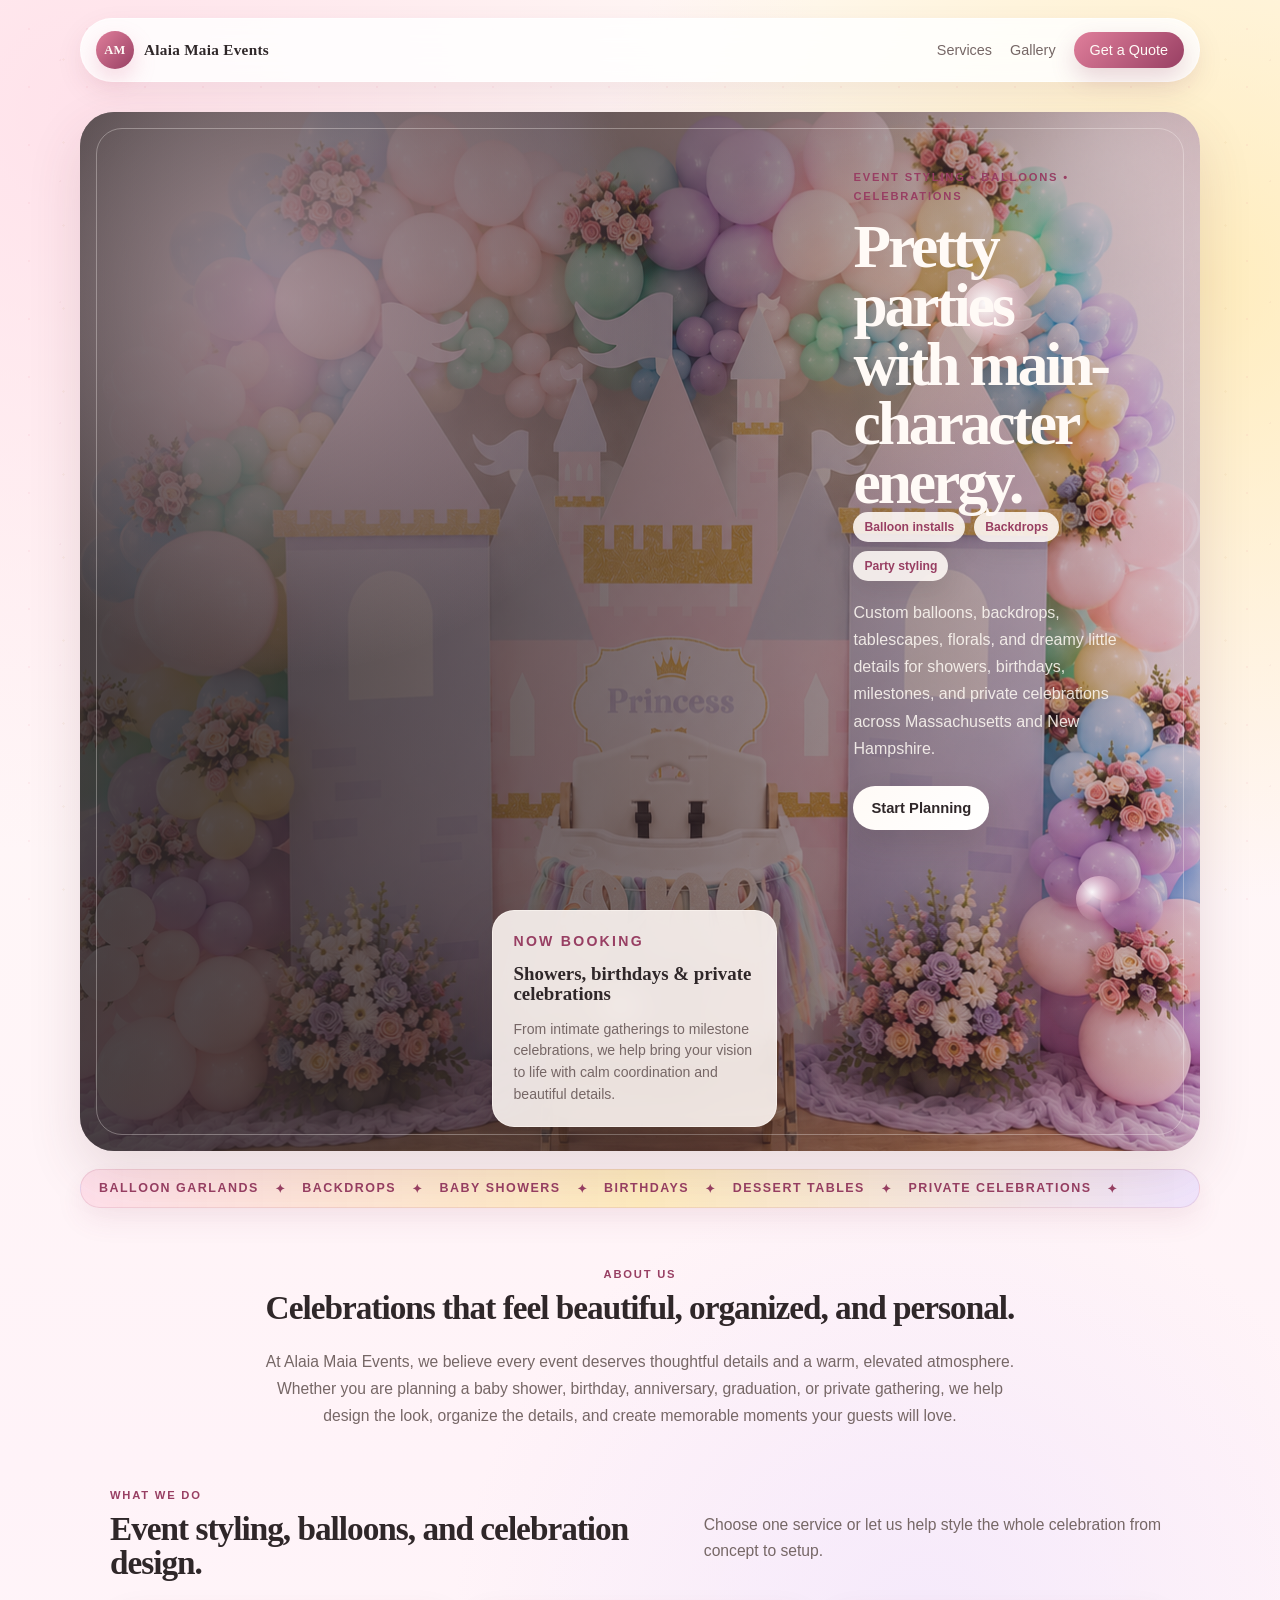
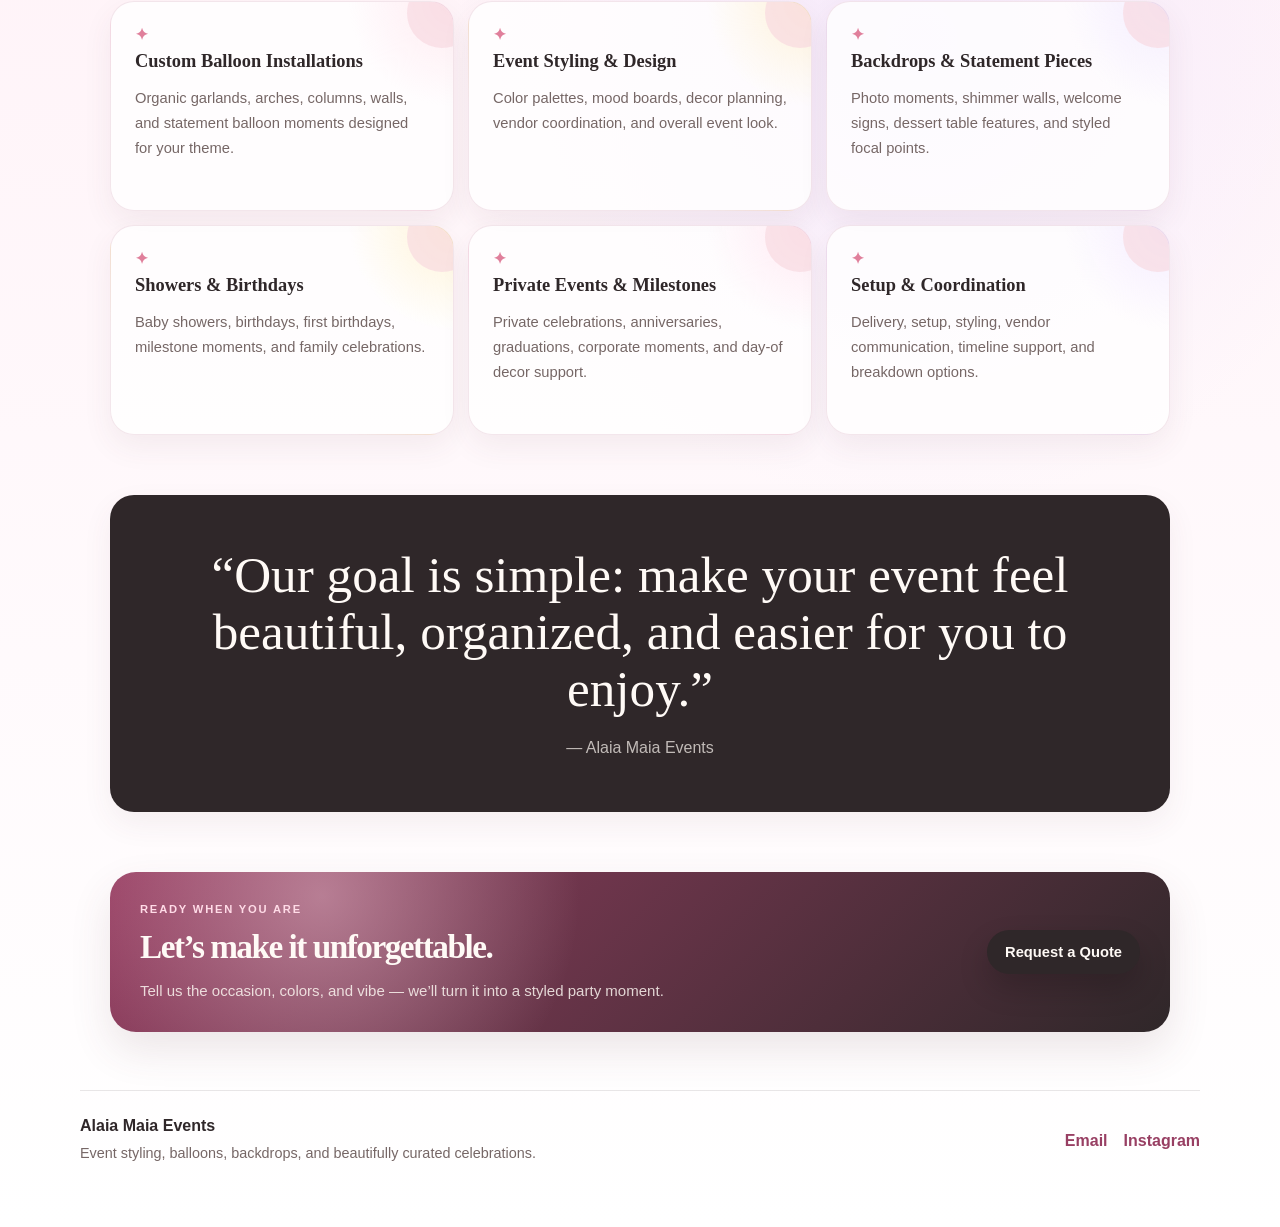
==== commit d1a671c6: "Add energetic party homepage styling" ====
--- a/index.html
+++ b/index.html
@@ -31,13 +31,24 @@
 
   <main>
     <section class="hero">
+      <div class="hero-sparkles" aria-hidden="true">
+        <span></span>
+        <span></span>
+        <span></span>
+      </div>
       <div class="hero-content">
         <p class="eyebrow">Event Styling • Balloons • Celebrations</p>
 
-        <h1>Beautiful party styling for unforgettable celebrations.</h1>
+        <h1>Pretty parties with main-character energy.</h1>
+
+        <div class="hero-badge-row">
+          <span>Balloon installs</span>
+          <span>Backdrops</span>
+          <span>Party styling</span>
+        </div>
 
         <p class="hero-text">
-          Custom balloons, backdrops, tablescapes, florals, and thoughtful event details for showers,
+          Custom balloons, backdrops, tablescapes, florals, and dreamy little details for showers,
           birthdays, milestones, and private celebrations across Massachusetts and New Hampshire.
         </p>
 
@@ -57,6 +68,23 @@
             with calm coordination and beautiful details.
           </p>
         </div>
+      </div>
+    </section>
+
+    <section class="party-marquee" aria-label="Alaia Maia Events specialties">
+      <div class="party-marquee-track">
+        <span>Balloon garlands</span>
+        <span>✦</span>
+        <span>Backdrops</span>
+        <span>✦</span>
+        <span>Baby showers</span>
+        <span>✦</span>
+        <span>Birthdays</span>
+        <span>✦</span>
+        <span>Dessert tables</span>
+        <span>✦</span>
+        <span>Private celebrations</span>
+        <span>✦</span>
       </div>
     </section>
 
@@ -142,8 +170,8 @@
     <section class="final-cta section">
       <div>
         <p class="eyebrow">Ready when you are</p>
-        <h2>Let’s make your celebration feel beautifully pulled together.</h2>
-        <p>Tell us the occasion, colors, and vision — we’ll help shape the details and bring the setup to life.</p>
+        <h2>Let’s make it unforgettable.</h2>
+        <p>Tell us the occasion, colors, and vibe — we’ll turn it into a styled party moment.</p>
       </div>
 
       <a href="contact.html" class="button primary dark">Request a Quote</a>
--- a/style.css
+++ b/style.css
@@ -3800,3 +3800,349 @@
     grid-template-columns: 1fr;
   }
 }
+
+
+/* Special K homepage energy pass */
+:root {
+  --cream: #fffaf6;
+  --blush: #ffdbe7;
+  --blush-light: #fff0f6;
+  --rose: #e07f9b;
+  --rose-dark: #983f63;
+  --peach: #ffd0b8;
+  --butter: #ffe8a8;
+  --lavender: #e9dcff;
+  --gold: #c89b55;
+  --ink: #2f2729;
+  --muted: #766766;
+  --white: #ffffff;
+  --line: rgba(47, 39, 41, 0.11);
+  --shadow: 0 22px 52px rgba(152, 63, 99, 0.13);
+}
+
+body {
+  background:
+    radial-gradient(circle at 7% 4%, rgba(255, 219, 231, 0.78), transparent 25%),
+    radial-gradient(circle at 94% 10%, rgba(255, 232, 168, 0.72), transparent 22%),
+    radial-gradient(circle at 72% 58%, rgba(233, 220, 255, 0.45), transparent 25%),
+    linear-gradient(180deg, #fffaf6, #fff3f8 52%, #ffffff);
+}
+
+body::before {
+  opacity: 0.16;
+  background-image:
+    radial-gradient(circle, rgba(224, 127, 155, 0.55) 1.4px, transparent 1.4px),
+    radial-gradient(circle, rgba(200, 155, 85, 0.45) 1.2px, transparent 1.2px),
+    radial-gradient(circle, rgba(152, 63, 99, 0.28) 1px, transparent 1px);
+  background-size: 58px 58px, 83px 83px, 121px 121px;
+}
+
+/* Header: cleaner but cuter */
+.site-header {
+  border: 1px solid rgba(255, 255, 255, 0.65);
+  background: rgba(255, 255, 255, 0.84);
+}
+
+.logo-mark {
+  background: linear-gradient(135deg, var(--rose), var(--rose-dark));
+  box-shadow: 0 10px 22px rgba(224, 127, 155, 0.28);
+}
+
+.nav-button {
+  background: linear-gradient(135deg, var(--rose), var(--rose-dark));
+  box-shadow: 0 10px 24px rgba(152, 63, 99, 0.22);
+}
+
+/* Hero: eye-catching party-professional */
+.hero {
+  position: relative;
+  overflow: hidden;
+  min-height: 505px;
+  border-radius: 34px;
+  background:
+    linear-gradient(90deg, rgba(47, 39, 41, 0.70), rgba(152, 63, 99, 0.20)),
+    url("images/gallery/gallery-1.png");
+  background-size: cover;
+  background-position: center;
+}
+
+.hero::before {
+  background:
+    radial-gradient(circle at 18% 18%, rgba(255, 219, 231, 0.45), transparent 30%),
+    radial-gradient(circle at 72% 20%, rgba(255, 232, 168, 0.24), transparent 18%),
+    linear-gradient(90deg, rgba(47, 39, 41, 0.58), rgba(47, 39, 41, 0.08));
+}
+
+.hero-content {
+  padding: 56px 52px;
+}
+
+.hero h1 {
+  max-width: 610px;
+  font-size: clamp(2.65rem, 4.8vw, 4.7rem);
+  line-height: 0.96;
+  letter-spacing: -0.05em;
+}
+
+.hero-text {
+  max-width: 570px;
+  font-size: 1rem;
+}
+
+.hero-badge-row {
+  display: flex;
+  flex-wrap: wrap;
+  gap: 9px;
+  margin-bottom: 18px;
+}
+
+.hero-badge-row span {
+  padding: 8px 11px;
+  border-radius: 999px;
+  background: rgba(255, 250, 246, 0.88);
+  color: var(--rose-dark);
+  font-family: Arial, Helvetica, sans-serif;
+  font-size: 0.76rem;
+  font-weight: 800;
+  box-shadow: 0 10px 24px rgba(47, 39, 41, 0.12);
+}
+
+.button.primary {
+  background: linear-gradient(135deg, var(--cream), #ffffff);
+  color: var(--ink);
+  box-shadow: 0 14px 30px rgba(47, 39, 41, 0.16);
+}
+
+.button:hover {
+  transform: translateY(-2px);
+}
+
+.hero-sparkles span {
+  position: absolute;
+  z-index: 2;
+  width: 72px;
+  height: 72px;
+  border-radius: 999px;
+  background:
+    radial-gradient(circle at 35% 35%, rgba(255,255,255,0.95), rgba(255,219,231,0.5) 38%, transparent 70%);
+  filter: blur(0.2px);
+  animation: floatParty 7s ease-in-out infinite;
+}
+
+.hero-sparkles span:nth-child(1) {
+  right: 15%;
+  top: 16%;
+}
+
+.hero-sparkles span:nth-child(2) {
+  right: 7%;
+  bottom: 22%;
+  width: 46px;
+  height: 46px;
+  animation-delay: -2s;
+}
+
+.hero-sparkles span:nth-child(3) {
+  left: 47%;
+  bottom: 12%;
+  width: 34px;
+  height: 34px;
+  animation-delay: -4s;
+}
+
+@keyframes floatParty {
+  0%, 100% { transform: translateY(0) scale(1); opacity: 0.78; }
+  50% { transform: translateY(-14px) scale(1.04); opacity: 1; }
+}
+
+/* Marquee strip */
+.party-marquee {
+  width: min(1120px, calc(100% - 36px));
+  margin: 18px auto 0;
+  overflow: hidden;
+  border-radius: 999px;
+  border: 1px solid rgba(152, 63, 99, 0.13);
+  background: linear-gradient(90deg, rgba(255, 219, 231, 0.80), rgba(255, 232, 168, 0.72), rgba(233, 220, 255, 0.68));
+  box-shadow: 0 12px 28px rgba(152, 63, 99, 0.09);
+}
+
+.party-marquee-track {
+  display: flex;
+  gap: 16px;
+  width: max-content;
+  padding: 11px 18px;
+  color: var(--rose-dark);
+  font-family: Arial, Helvetica, sans-serif;
+  font-size: 0.78rem;
+  font-weight: 900;
+  text-transform: uppercase;
+  letter-spacing: 0.12em;
+  animation: marqueeDrift 22s linear infinite;
+}
+
+@keyframes marqueeDrift {
+  from { transform: translateX(0); }
+  to { transform: translateX(-45%); }
+}
+
+/* Section energy */
+.section {
+  margin-top: 60px;
+}
+
+.section-label,
+.eyebrow,
+.card-label {
+  color: var(--rose-dark);
+}
+
+.intro h2,
+.section-heading h2,
+.party-details-card h2 {
+  color: var(--ink);
+}
+
+/* Signature card */
+.party-details-card {
+  position: relative;
+  overflow: hidden;
+  border: 1px solid rgba(152, 63, 99, 0.13);
+  background:
+    radial-gradient(circle at 92% 10%, rgba(255, 232, 168, 0.78), transparent 24%),
+    radial-gradient(circle at 0% 0%, rgba(255, 219, 231, 0.85), transparent 36%),
+    rgba(255, 255, 255, 0.78);
+}
+
+.party-details-card::after {
+  content: "✦";
+  position: absolute;
+  right: 28px;
+  top: 22px;
+  color: rgba(152, 63, 99, 0.25);
+  font-size: 4rem;
+}
+
+.party-detail-list span,
+.occasion-pills span {
+  background: rgba(255, 255, 255, 0.84);
+  color: var(--rose-dark);
+  border-color: rgba(152, 63, 99, 0.13);
+}
+
+/* Portfolio with more pop */
+.home-gallery-card {
+  border: 5px solid #fff;
+  outline: 1px solid rgba(152, 63, 99, 0.12);
+  box-shadow: 0 18px 38px rgba(152, 63, 99, 0.14);
+}
+
+.home-gallery-card:nth-child(2n) {
+  transform: rotate(0.45deg);
+}
+
+.home-gallery-card:nth-child(3n) {
+  transform: rotate(-0.45deg);
+}
+
+.home-gallery-card:hover {
+  transform: translateY(-4px) rotate(0deg);
+}
+
+.home-gallery-card p {
+  background: rgba(255, 250, 246, 0.93);
+  color: var(--rose-dark);
+  font-weight: 800;
+}
+
+/* Mini CTA */
+.mini-cta {
+  margin-top: 28px;
+  display: flex;
+  justify-content: space-between;
+  align-items: center;
+  gap: 18px;
+  padding: 18px 22px;
+  border-radius: 24px;
+  background: rgba(255, 255, 255, 0.78);
+  border: 1px solid rgba(152, 63, 99, 0.12);
+  box-shadow: 0 14px 32px rgba(152, 63, 99, 0.09);
+}
+
+.mini-cta p {
+  margin: 0;
+  color: var(--ink);
+  font-weight: 700;
+}
+
+.mini-cta a {
+  color: var(--rose-dark);
+  font-family: Arial, Helvetica, sans-serif;
+  font-weight: 900;
+}
+
+/* Service cards need personality */
+.service-card {
+  background:
+    radial-gradient(circle at top right, rgba(255, 219, 231, 0.55), transparent 26%),
+    rgba(255, 255, 255, 0.78);
+  border: 1px solid rgba(152, 63, 99, 0.12);
+}
+
+.service-card:nth-child(2n) {
+  background:
+    radial-gradient(circle at top right, rgba(255, 232, 168, 0.45), transparent 26%),
+    rgba(255, 255, 255, 0.78);
+}
+
+.service-card:nth-child(3n) {
+  background:
+    radial-gradient(circle at top right, rgba(233, 220, 255, 0.48), transparent 26%),
+    rgba(255, 255, 255, 0.78);
+}
+
+/* Stronger final CTA */
+.final-cta {
+  background:
+    radial-gradient(circle at 20% 15%, rgba(255, 219, 231, 0.42), transparent 30%),
+    linear-gradient(135deg, var(--rose-dark), #2f2729);
+}
+
+.final-cta .button {
+  box-shadow: 0 14px 30px rgba(0,0,0,0.18);
+}
+
+/* Respect reduced motion */
+@media (prefers-reduced-motion: reduce) {
+  .party-marquee-track,
+  .hero-sparkles span {
+    animation: none;
+  }
+
+  .button:hover,
+  .home-gallery-card:hover {
+    transform: none;
+  }
+}
+
+@media (max-width: 880px) {
+  .hero-content {
+    padding: 46px 26px 24px;
+  }
+
+  .hero h1 {
+    font-size: clamp(2.25rem, 10vw, 3.45rem);
+  }
+
+  .party-marquee-track {
+    animation-duration: 28s;
+  }
+
+  .mini-cta {
+    display: block;
+  }
+
+  .mini-cta a {
+    display: inline-block;
+    margin-top: 8px;
+  }
+}
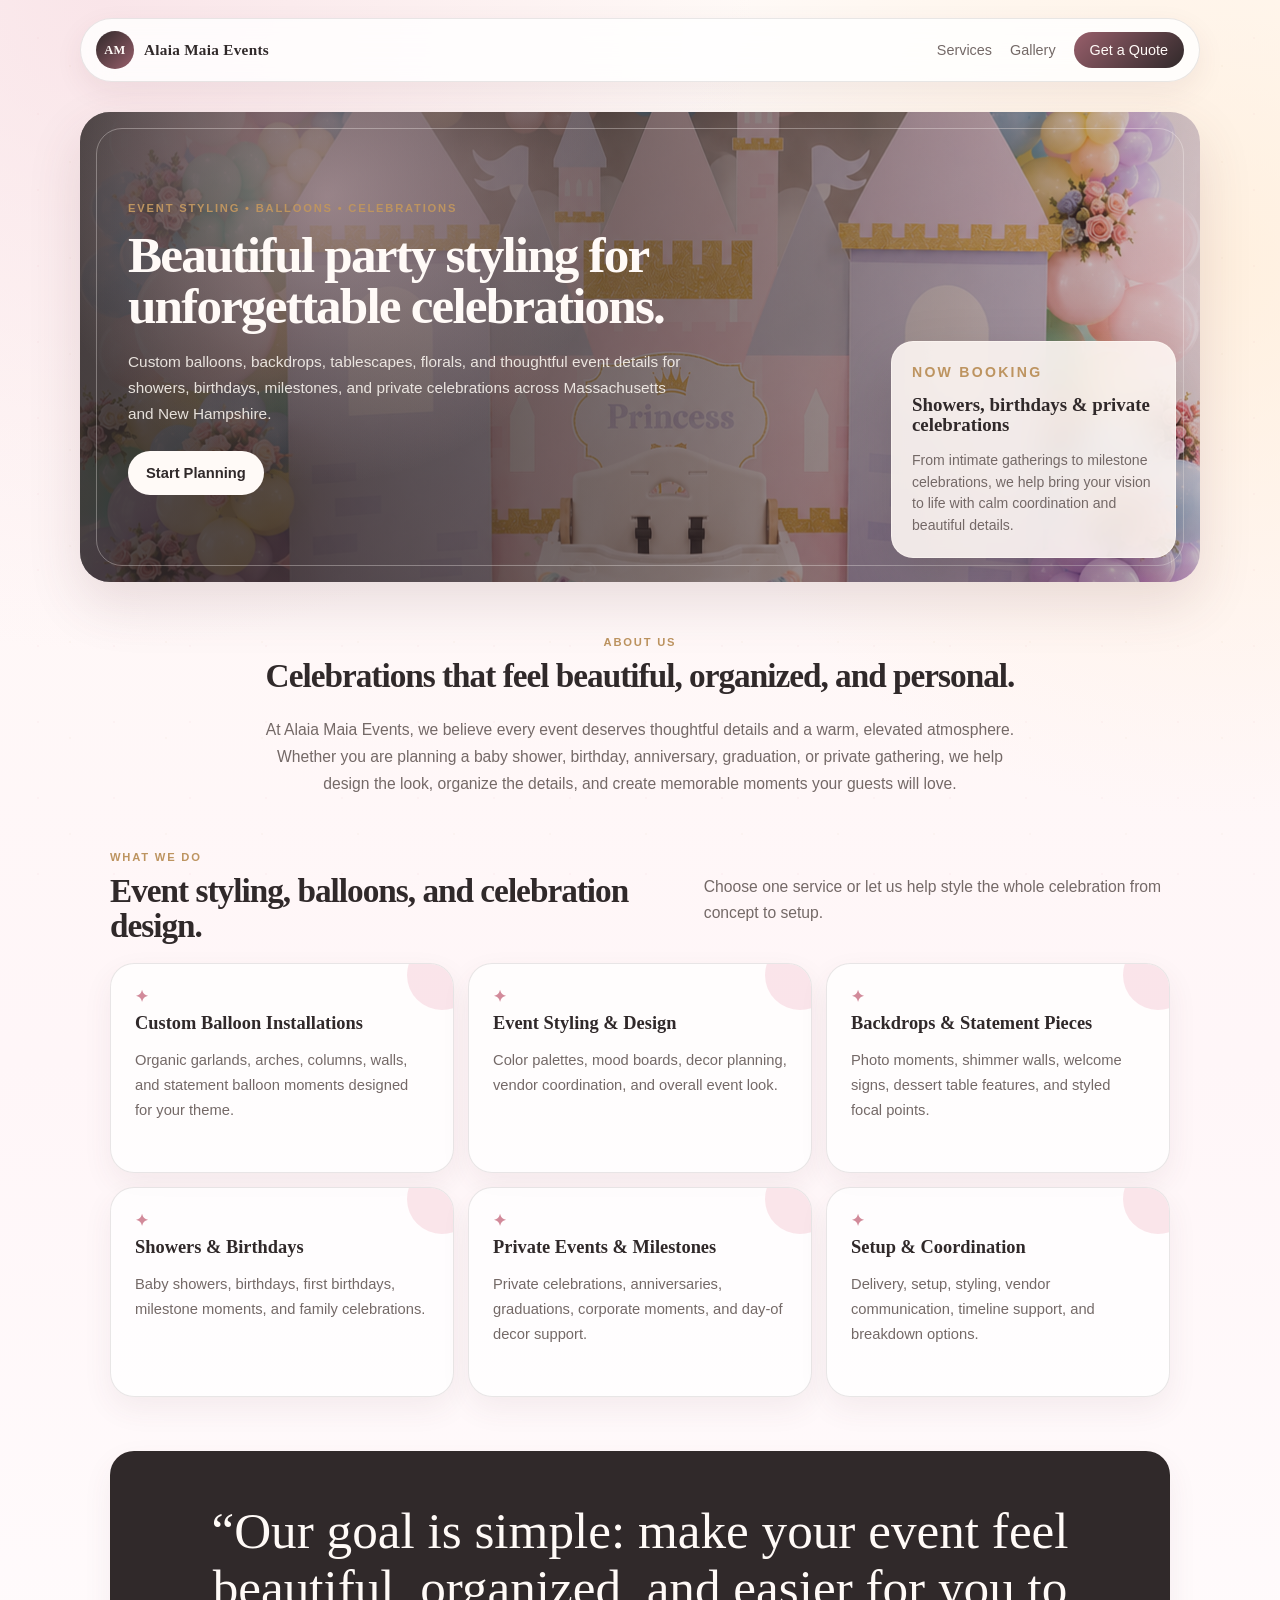
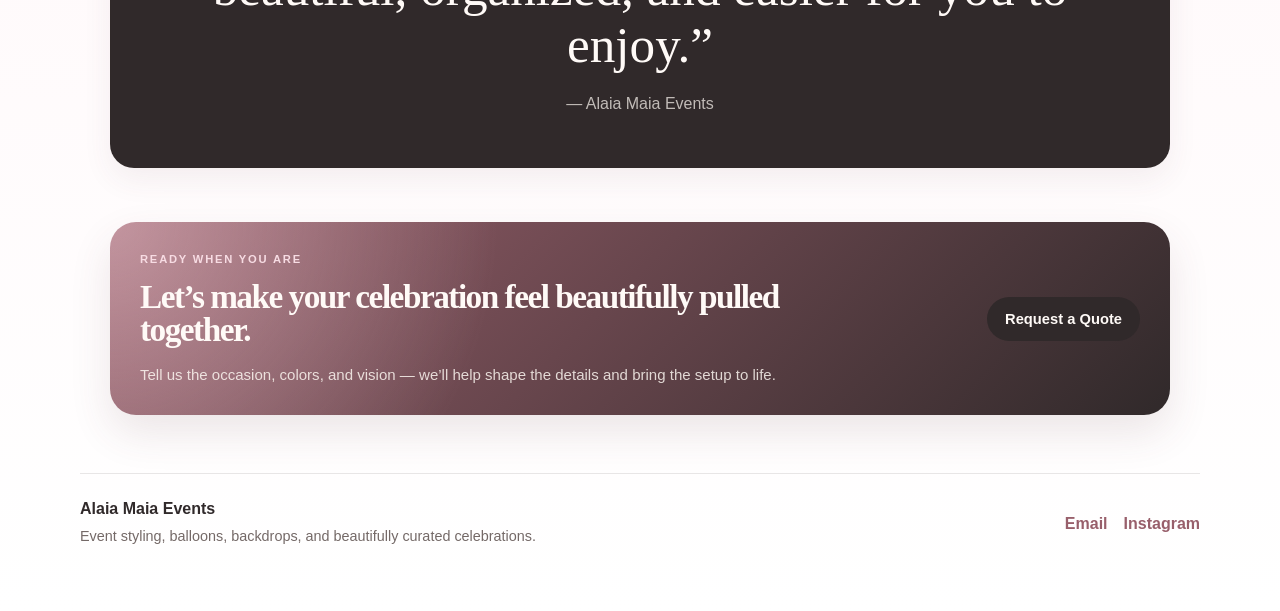
==== commit 961eb3ba: "Revert "Add energetic party homepage styling" This reverts commit d1a671c642b409c7888c5e6af780664647" ====
--- a/index.html
+++ b/index.html
@@ -31,24 +31,13 @@
 
   <main>
     <section class="hero">
-      <div class="hero-sparkles" aria-hidden="true">
-        <span></span>
-        <span></span>
-        <span></span>
-      </div>
       <div class="hero-content">
         <p class="eyebrow">Event Styling • Balloons • Celebrations</p>
 
-        <h1>Pretty parties with main-character energy.</h1>
-
-        <div class="hero-badge-row">
-          <span>Balloon installs</span>
-          <span>Backdrops</span>
-          <span>Party styling</span>
-        </div>
+        <h1>Beautiful party styling for unforgettable celebrations.</h1>
 
         <p class="hero-text">
-          Custom balloons, backdrops, tablescapes, florals, and dreamy little details for showers,
+          Custom balloons, backdrops, tablescapes, florals, and thoughtful event details for showers,
           birthdays, milestones, and private celebrations across Massachusetts and New Hampshire.
         </p>
 
@@ -68,23 +57,6 @@
             with calm coordination and beautiful details.
           </p>
         </div>
-      </div>
-    </section>
-
-    <section class="party-marquee" aria-label="Alaia Maia Events specialties">
-      <div class="party-marquee-track">
-        <span>Balloon garlands</span>
-        <span>✦</span>
-        <span>Backdrops</span>
-        <span>✦</span>
-        <span>Baby showers</span>
-        <span>✦</span>
-        <span>Birthdays</span>
-        <span>✦</span>
-        <span>Dessert tables</span>
-        <span>✦</span>
-        <span>Private celebrations</span>
-        <span>✦</span>
       </div>
     </section>
 
@@ -170,8 +142,8 @@
     <section class="final-cta section">
       <div>
         <p class="eyebrow">Ready when you are</p>
-        <h2>Let’s make it unforgettable.</h2>
-        <p>Tell us the occasion, colors, and vibe — we’ll turn it into a styled party moment.</p>
+        <h2>Let’s make your celebration feel beautifully pulled together.</h2>
+        <p>Tell us the occasion, colors, and vision — we’ll help shape the details and bring the setup to life.</p>
       </div>
 
       <a href="contact.html" class="button primary dark">Request a Quote</a>
--- a/style.css
+++ b/style.css
@@ -3800,349 +3800,3 @@
     grid-template-columns: 1fr;
   }
 }
-
-
-/* Special K homepage energy pass */
-:root {
-  --cream: #fffaf6;
-  --blush: #ffdbe7;
-  --blush-light: #fff0f6;
-  --rose: #e07f9b;
-  --rose-dark: #983f63;
-  --peach: #ffd0b8;
-  --butter: #ffe8a8;
-  --lavender: #e9dcff;
-  --gold: #c89b55;
-  --ink: #2f2729;
-  --muted: #766766;
-  --white: #ffffff;
-  --line: rgba(47, 39, 41, 0.11);
-  --shadow: 0 22px 52px rgba(152, 63, 99, 0.13);
-}
-
-body {
-  background:
-    radial-gradient(circle at 7% 4%, rgba(255, 219, 231, 0.78), transparent 25%),
-    radial-gradient(circle at 94% 10%, rgba(255, 232, 168, 0.72), transparent 22%),
-    radial-gradient(circle at 72% 58%, rgba(233, 220, 255, 0.45), transparent 25%),
-    linear-gradient(180deg, #fffaf6, #fff3f8 52%, #ffffff);
-}
-
-body::before {
-  opacity: 0.16;
-  background-image:
-    radial-gradient(circle, rgba(224, 127, 155, 0.55) 1.4px, transparent 1.4px),
-    radial-gradient(circle, rgba(200, 155, 85, 0.45) 1.2px, transparent 1.2px),
-    radial-gradient(circle, rgba(152, 63, 99, 0.28) 1px, transparent 1px);
-  background-size: 58px 58px, 83px 83px, 121px 121px;
-}
-
-/* Header: cleaner but cuter */
-.site-header {
-  border: 1px solid rgba(255, 255, 255, 0.65);
-  background: rgba(255, 255, 255, 0.84);
-}
-
-.logo-mark {
-  background: linear-gradient(135deg, var(--rose), var(--rose-dark));
-  box-shadow: 0 10px 22px rgba(224, 127, 155, 0.28);
-}
-
-.nav-button {
-  background: linear-gradient(135deg, var(--rose), var(--rose-dark));
-  box-shadow: 0 10px 24px rgba(152, 63, 99, 0.22);
-}
-
-/* Hero: eye-catching party-professional */
-.hero {
-  position: relative;
-  overflow: hidden;
-  min-height: 505px;
-  border-radius: 34px;
-  background:
-    linear-gradient(90deg, rgba(47, 39, 41, 0.70), rgba(152, 63, 99, 0.20)),
-    url("images/gallery/gallery-1.png");
-  background-size: cover;
-  background-position: center;
-}
-
-.hero::before {
-  background:
-    radial-gradient(circle at 18% 18%, rgba(255, 219, 231, 0.45), transparent 30%),
-    radial-gradient(circle at 72% 20%, rgba(255, 232, 168, 0.24), transparent 18%),
-    linear-gradient(90deg, rgba(47, 39, 41, 0.58), rgba(47, 39, 41, 0.08));
-}
-
-.hero-content {
-  padding: 56px 52px;
-}
-
-.hero h1 {
-  max-width: 610px;
-  font-size: clamp(2.65rem, 4.8vw, 4.7rem);
-  line-height: 0.96;
-  letter-spacing: -0.05em;
-}
-
-.hero-text {
-  max-width: 570px;
-  font-size: 1rem;
-}
-
-.hero-badge-row {
-  display: flex;
-  flex-wrap: wrap;
-  gap: 9px;
-  margin-bottom: 18px;
-}
-
-.hero-badge-row span {
-  padding: 8px 11px;
-  border-radius: 999px;
-  background: rgba(255, 250, 246, 0.88);
-  color: var(--rose-dark);
-  font-family: Arial, Helvetica, sans-serif;
-  font-size: 0.76rem;
-  font-weight: 800;
-  box-shadow: 0 10px 24px rgba(47, 39, 41, 0.12);
-}
-
-.button.primary {
-  background: linear-gradient(135deg, var(--cream), #ffffff);
-  color: var(--ink);
-  box-shadow: 0 14px 30px rgba(47, 39, 41, 0.16);
-}
-
-.button:hover {
-  transform: translateY(-2px);
-}
-
-.hero-sparkles span {
-  position: absolute;
-  z-index: 2;
-  width: 72px;
-  height: 72px;
-  border-radius: 999px;
-  background:
-    radial-gradient(circle at 35% 35%, rgba(255,255,255,0.95), rgba(255,219,231,0.5) 38%, transparent 70%);
-  filter: blur(0.2px);
-  animation: floatParty 7s ease-in-out infinite;
-}
-
-.hero-sparkles span:nth-child(1) {
-  right: 15%;
-  top: 16%;
-}
-
-.hero-sparkles span:nth-child(2) {
-  right: 7%;
-  bottom: 22%;
-  width: 46px;
-  height: 46px;
-  animation-delay: -2s;
-}
-
-.hero-sparkles span:nth-child(3) {
-  left: 47%;
-  bottom: 12%;
-  width: 34px;
-  height: 34px;
-  animation-delay: -4s;
-}
-
-@keyframes floatParty {
-  0%, 100% { transform: translateY(0) scale(1); opacity: 0.78; }
-  50% { transform: translateY(-14px) scale(1.04); opacity: 1; }
-}
-
-/* Marquee strip */
-.party-marquee {
-  width: min(1120px, calc(100% - 36px));
-  margin: 18px auto 0;
-  overflow: hidden;
-  border-radius: 999px;
-  border: 1px solid rgba(152, 63, 99, 0.13);
-  background: linear-gradient(90deg, rgba(255, 219, 231, 0.80), rgba(255, 232, 168, 0.72), rgba(233, 220, 255, 0.68));
-  box-shadow: 0 12px 28px rgba(152, 63, 99, 0.09);
-}
-
-.party-marquee-track {
-  display: flex;
-  gap: 16px;
-  width: max-content;
-  padding: 11px 18px;
-  color: var(--rose-dark);
-  font-family: Arial, Helvetica, sans-serif;
-  font-size: 0.78rem;
-  font-weight: 900;
-  text-transform: uppercase;
-  letter-spacing: 0.12em;
-  animation: marqueeDrift 22s linear infinite;
-}
-
-@keyframes marqueeDrift {
-  from { transform: translateX(0); }
-  to { transform: translateX(-45%); }
-}
-
-/* Section energy */
-.section {
-  margin-top: 60px;
-}
-
-.section-label,
-.eyebrow,
-.card-label {
-  color: var(--rose-dark);
-}
-
-.intro h2,
-.section-heading h2,
-.party-details-card h2 {
-  color: var(--ink);
-}
-
-/* Signature card */
-.party-details-card {
-  position: relative;
-  overflow: hidden;
-  border: 1px solid rgba(152, 63, 99, 0.13);
-  background:
-    radial-gradient(circle at 92% 10%, rgba(255, 232, 168, 0.78), transparent 24%),
-    radial-gradient(circle at 0% 0%, rgba(255, 219, 231, 0.85), transparent 36%),
-    rgba(255, 255, 255, 0.78);
-}
-
-.party-details-card::after {
-  content: "✦";
-  position: absolute;
-  right: 28px;
-  top: 22px;
-  color: rgba(152, 63, 99, 0.25);
-  font-size: 4rem;
-}
-
-.party-detail-list span,
-.occasion-pills span {
-  background: rgba(255, 255, 255, 0.84);
-  color: var(--rose-dark);
-  border-color: rgba(152, 63, 99, 0.13);
-}
-
-/* Portfolio with more pop */
-.home-gallery-card {
-  border: 5px solid #fff;
-  outline: 1px solid rgba(152, 63, 99, 0.12);
-  box-shadow: 0 18px 38px rgba(152, 63, 99, 0.14);
-}
-
-.home-gallery-card:nth-child(2n) {
-  transform: rotate(0.45deg);
-}
-
-.home-gallery-card:nth-child(3n) {
-  transform: rotate(-0.45deg);
-}
-
-.home-gallery-card:hover {
-  transform: translateY(-4px) rotate(0deg);
-}
-
-.home-gallery-card p {
-  background: rgba(255, 250, 246, 0.93);
-  color: var(--rose-dark);
-  font-weight: 800;
-}
-
-/* Mini CTA */
-.mini-cta {
-  margin-top: 28px;
-  display: flex;
-  justify-content: space-between;
-  align-items: center;
-  gap: 18px;
-  padding: 18px 22px;
-  border-radius: 24px;
-  background: rgba(255, 255, 255, 0.78);
-  border: 1px solid rgba(152, 63, 99, 0.12);
-  box-shadow: 0 14px 32px rgba(152, 63, 99, 0.09);
-}
-
-.mini-cta p {
-  margin: 0;
-  color: var(--ink);
-  font-weight: 700;
-}
-
-.mini-cta a {
-  color: var(--rose-dark);
-  font-family: Arial, Helvetica, sans-serif;
-  font-weight: 900;
-}
-
-/* Service cards need personality */
-.service-card {
-  background:
-    radial-gradient(circle at top right, rgba(255, 219, 231, 0.55), transparent 26%),
-    rgba(255, 255, 255, 0.78);
-  border: 1px solid rgba(152, 63, 99, 0.12);
-}
-
-.service-card:nth-child(2n) {
-  background:
-    radial-gradient(circle at top right, rgba(255, 232, 168, 0.45), transparent 26%),
-    rgba(255, 255, 255, 0.78);
-}
-
-.service-card:nth-child(3n) {
-  background:
-    radial-gradient(circle at top right, rgba(233, 220, 255, 0.48), transparent 26%),
-    rgba(255, 255, 255, 0.78);
-}
-
-/* Stronger final CTA */
-.final-cta {
-  background:
-    radial-gradient(circle at 20% 15%, rgba(255, 219, 231, 0.42), transparent 30%),
-    linear-gradient(135deg, var(--rose-dark), #2f2729);
-}
-
-.final-cta .button {
-  box-shadow: 0 14px 30px rgba(0,0,0,0.18);
-}
-
-/* Respect reduced motion */
-@media (prefers-reduced-motion: reduce) {
-  .party-marquee-track,
-  .hero-sparkles span {
-    animation: none;
-  }
-
-  .button:hover,
-  .home-gallery-card:hover {
-    transform: none;
-  }
-}
-
-@media (max-width: 880px) {
-  .hero-content {
-    padding: 46px 26px 24px;
-  }
-
-  .hero h1 {
-    font-size: clamp(2.25rem, 10vw, 3.45rem);
-  }
-
-  .party-marquee-track {
-    animation-duration: 28s;
-  }
-
-  .mini-cta {
-    display: block;
-  }
-
-  .mini-cta a {
-    display: inline-block;
-    margin-top: 8px;
-  }
-}
